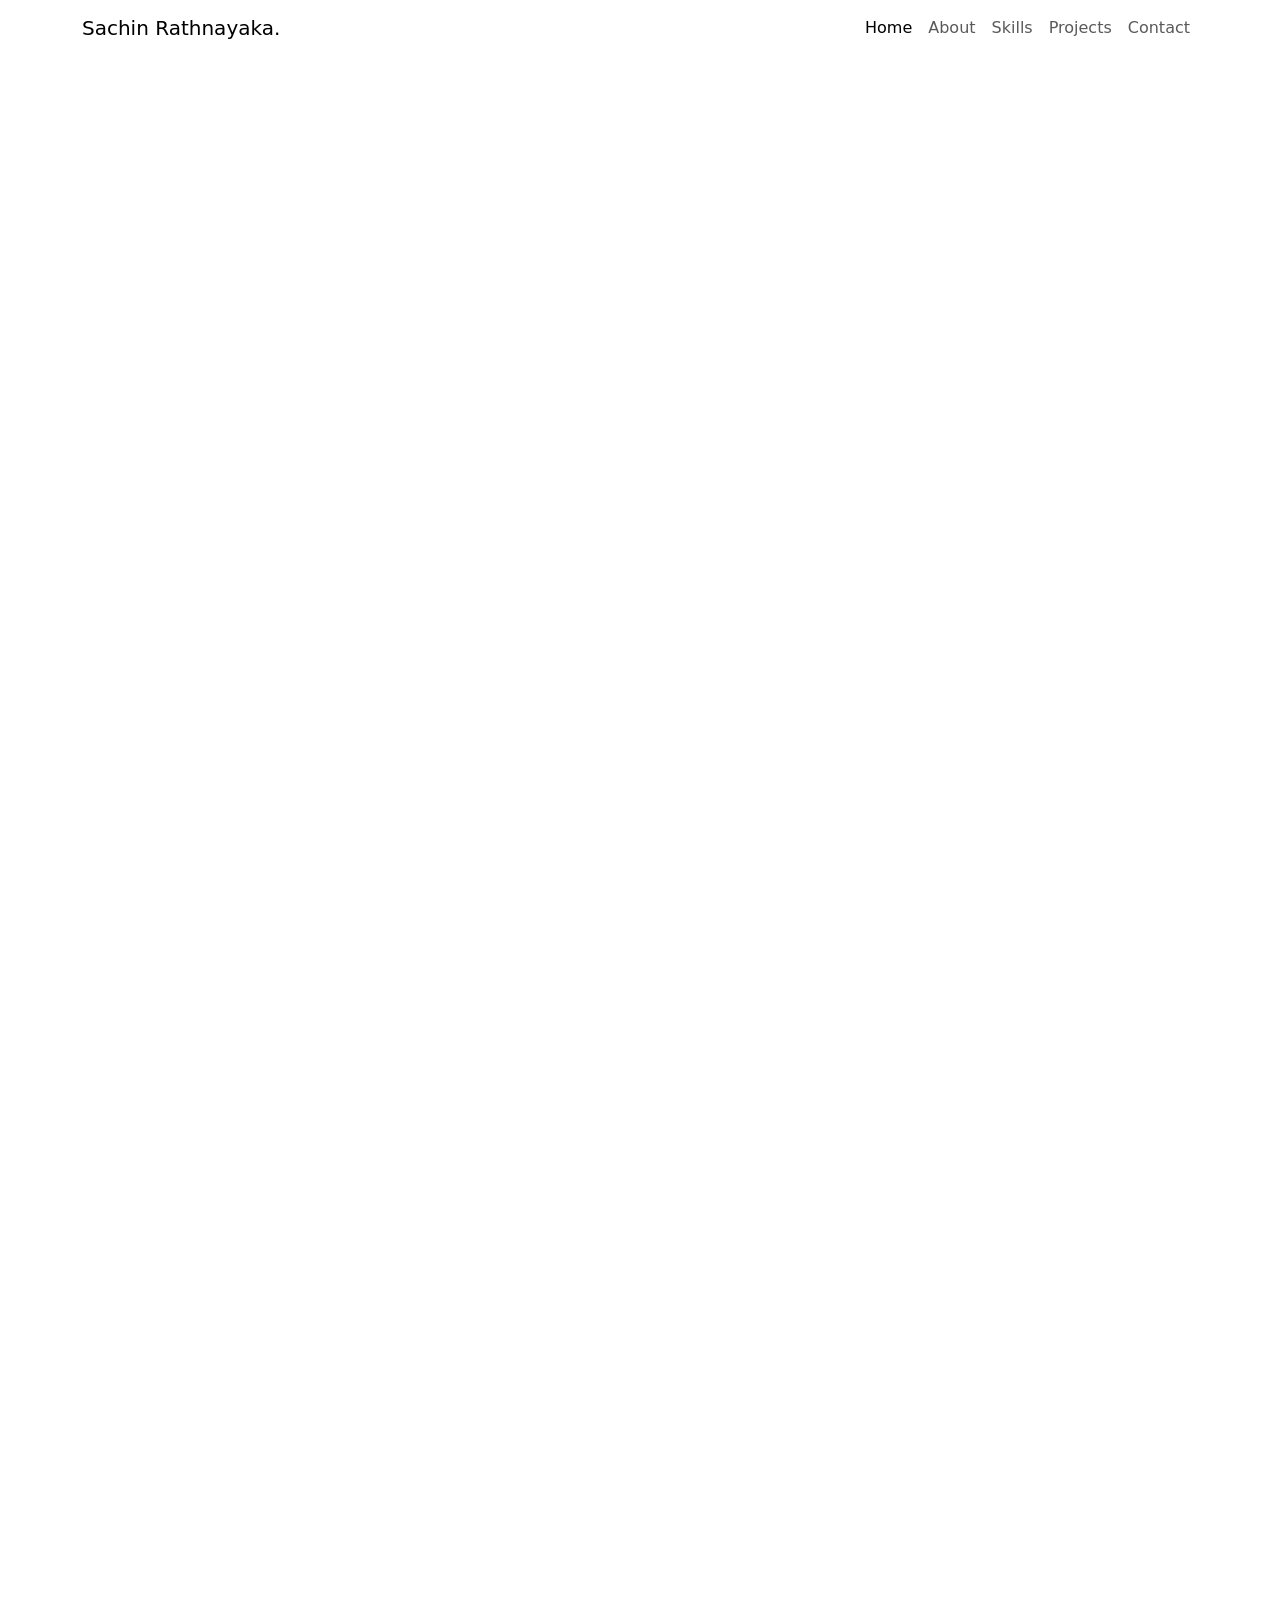
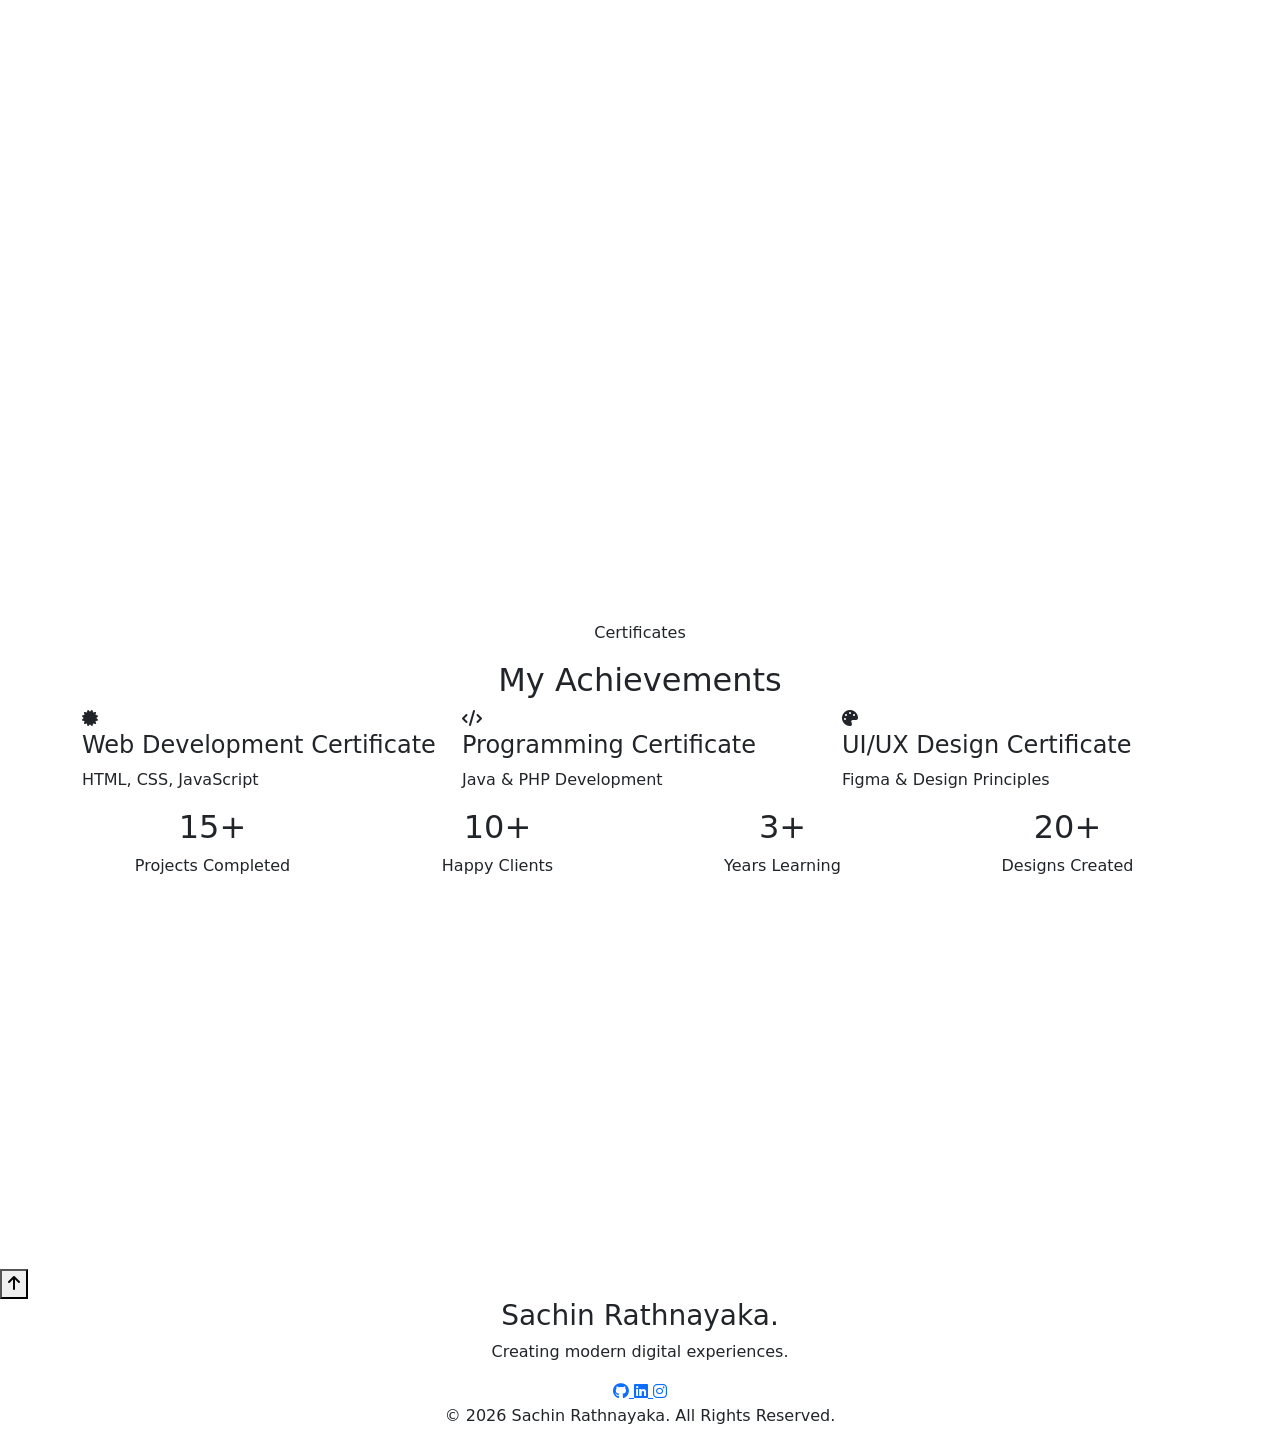
==== index.html @ 1c76eb71 "Update index.html" ====
<!DOCTYPE html>
<html lang="en">

<head>
    <meta charset="UTF-8">
    <meta name="viewport" content="width=device-width, initial-scale=1.0">

    <title>Sachin Rathnayaka | Full Stack Developer</title>

    <!-- Bootstrap CSS -->
    <link href="https://cdn.jsdelivr.net/npm/bootstrap@5.3.3/dist/css/bootstrap.min.css" rel="stylesheet">

    <!-- Font Awesome -->
    <link rel="stylesheet" href="https://cdnjs.cloudflare.com/ajax/libs/font-awesome/6.5.2/css/all.min.css">

    <!-- AOS Animation -->
    <link href="https://unpkg.com/aos@2.3.1/dist/aos.css" rel="stylesheet">

    <!-- Custom CSS -->
    <link rel="stylesheet" href="assets/css/style.css">

</head>


<body>

<!-- LOADER -->

<div class="loader">

    <div class="loader-circle"></div>

</div>

<div class="cursor"></div>


<!-- ================= NAVBAR ================= -->

<nav class="navbar navbar-expand-lg fixed-top">

    <div class="container">

        <a class="navbar-brand" href="#">
            Sachin Rathnayaka<span>.</span>
        </a>


        <button class="navbar-toggler" 
        type="button" 
        data-bs-toggle="collapse" 
        data-bs-target="#navbarNav">

            <i class="fa-solid fa-bars"></i>

        </button>


        <div class="collapse navbar-collapse" id="navbarNav">


            <ul class="navbar-nav ms-auto">


                <li class="nav-item">
                    <a class="nav-link active" href="#home">
                        Home
                    </a>
                </li>


                <li class="nav-item">
                    <a class="nav-link" href="#about">
                        About
                    </a>
                </li>


                <li class="nav-item">
                    <a class="nav-link" href="#skills">
                        Skills
                    </a>
                </li>


                <li class="nav-item">
                    <a class="nav-link" href="#projects">
                        Projects
                    </a>
                </li>


                <li class="nav-item">
                    <a class="nav-link" href="#contact">
                        Contact
                    </a>
                </li>


            </ul>


        </div>


    </div>

</nav>





<!-- ================= HERO SECTION ================= -->


<section class="hero" id="home">


<div class="container">


<div class="row align-items-center">


<div class="col-lg-7 hero-content" data-aos="fade-right">


<p class="welcome">
Hello, I'm
</p>


<h1>
Sachin Rathnayaka
</h1>


<h2>
I'm a 
<span id="typing"></span>
</h2>


<p class="hero-text">

I create modern, responsive and user-friendly
web applications with clean design and powerful
technology.

</p>



<div class="hero-buttons">


<a href="#contact" class="btn primary-btn">
Hire Me
</a>


<a href="assets/cv/CV_Sachin Rathnayaka.pdf" 
class="btn secondary-btn">

Download CV

</a>


</div>



<div class="social-icons">


<a href="https://github.com/SIRATHNAYAKA">
<i class="fab fa-github"></i>
</a>


<a href="https://www.linkedin.com/in/sachin-rathnayaka/">
<i class="fab fa-linkedin"></i>
</a>


<a href="https://facebook.com/sachin.rathnayaka/">
<i class="fab fa-facebook"></i>
</a>


<a href="https://www.instagram.com/sachin_imantha/">
<i class="fab fa-instagram"></i>
</a>


</div>


</div>




<div class="col-lg-5 text-center"
data-aos="fade-left">


<div class="profile-box">


<img src="assets/images/profile.png"
class="profile-image"
alt="Profile">


</div>


</div>



</div>


</div>


</section>

<!-- ================= ABOUT SECTION ================= -->

<section class="about" id="about">

<div class="container">

<div class="section-title text-center" data-aos="fade-up">

<p>About Me</p>
<h2>Who I Am</h2>

</div>


<div class="row align-items-center">


<div class="col-lg-5" data-aos="fade-right">

<div class="about-image">

<img src="assets/images/profile.png" 
alt="Profile">

</div>

</div>



<div class="col-lg-7" data-aos="fade-left">


<h3>
Full Stack Developer & UI/UX Designer & Graphic Designer
</h3>


<p>

I am an Information Technology student and passionate 
web developer who loves creating modern, responsive 
and user-friendly digital experiences.

I focus on building clean interfaces and powerful 
web solutions using modern technologies.

</p>



<div class="row mt-4">


<div class="col-md-6">

<div class="info-box">

<i class="fa-solid fa-user"></i>

<div>
<h6>Name</h6>
<p>Sachin Rathnayaka</p>
</div>

</div>

</div>



<div class="col-md-6">

<div class="info-box">

<i class="fa-solid fa-location-dot"></i>

<div>
<h6>Location</h6>
<p>Sri Lanka</p>
</div>

</div>

</div>



<div class="col-md-6">

<div class="info-box">

<i class="fa-solid fa-graduation-cap"></i>

<div>
<h6>Education</h6>
<p>HNDIT - Information Technology</p>
</div>

</div>

</div>



<div class="col-md-6">

<div class="info-box">

<i class="fa-solid fa-briefcase"></i>

<div>
<h6>Experience</h6>
<p>Web Development Projects</p>
</div>

</div>

</div>


</div>



</div>


</div>

</div>

</section>


<!-- ================= SKILLS SECTION ================= -->


<section class="skills" id="skills">


<div class="container">


<div class="section-title text-center" data-aos="fade-up">

<p>My Skills</p>
<h2>Technologies I Use</h2>

</div>



<div class="row">


<div class="col-lg-6" data-aos="fade-right">


<h4 class="skill-title">
Professional Skills
</h4>



<div class="skill-item">

<div class="skill-name">

<span>HTML5</span>
<span>95%</span>

</div>

<div class="progress">

<div class="progress-bar"
style="width:95%">

</div>

</div>

</div>



<div class="skill-item">

<div class="skill-name">

<span>CSS3</span>
<span>90%</span>

</div>

<div class="progress">

<div class="progress-bar"
style="width:90%">

</div>

</div>

</div>




<div class="skill-item">

<div class="skill-name">

<span>JavaScript</span>
<span>85%</span>

</div>

<div class="progress">

<div class="progress-bar"
style="width:85%">

</div>

</div>

</div>




<div class="skill-item">

<div class="skill-name">

<span>Bootstrap</span>
<span>90%</span>

</div>

<div class="progress">

<div class="progress-bar"
style="width:90%">

</div>

</div>

</div>


</div>





<div class="col-lg-6" data-aos="fade-left">


<div class="tech-grid">


<div class="tech-card">

<i class="fa-brands fa-php"></i>

<h5>PHP</h5>

</div>



<div class="tech-card">

<i class="fa-solid fa-database"></i>

<h5>MySQL</h5>

</div>




<div class="tech-card">

<i class="fa-brands fa-bootstrap"></i>

<h5>Bootstrap</h5>

</div>




<div class="tech-card">

<i class="fa-brands fa-github"></i>

<h5>GitHub</h5>

</div>



<div class="tech-card">

<i class="fa-brands fa-figma"></i>

<h5>Figma</h5>

</div>



<div class="tech-card">

<i class="fa-brands fa-js"></i>

<h5>JavaScript</h5>

</div>



</div>


</div>



</div>


</div>


</section>


<!-- ================= SERVICES SECTION ================= -->

<section class="services" id="services">

<div class="container">


<div class="section-title text-center" data-aos="fade-up">

<p>My Services</p>
<h2>What I Do</h2>

</div>



<div class="row">


<!-- Service 1 -->

<div class="col-lg-4 col-md-6"
data-aos="fade-up">


<div class="service-card">


<div class="service-icon">

<i class="fa-solid fa-code"></i>

</div>


<h4>
Web Development
</h4>


<p>

Building modern, responsive and
high-performance websites using
latest web technologies.

</p>


</div>


</div>




<!-- Service 2 -->


<div class="col-lg-4 col-md-6"
data-aos="fade-up"
data-aos-delay="100">


<div class="service-card">


<div class="service-icon">

<i class="fa-solid fa-palette"></i>

</div>


<h4>
UI/UX Design
</h4>


<p>

Creating clean, attractive and
user-friendly interfaces with
modern design principles.

</p>


</div>


</div>





<!-- Service 3 -->


<div class="col-lg-4 col-md-6"
data-aos="fade-up"
data-aos-delay="200">


<div class="service-card">


<div class="service-icon">

<i class="fa-solid fa-mobile-screen"></i>

</div>


<h4>
Responsive Design
</h4>


<p>

Developing websites that work
perfectly on desktop, tablet
and mobile devices.

</p>


</div>


</div>



</div>


</div>

</section>



<!-- ================= PROJECTS SECTION ================= -->


<section class="projects" id="projects">


<div class="container">


<div class="section-title text-center"
data-aos="fade-up">


<p>My Portfolio</p>

<h2>
Featured Projects
</h2>


</div>




<div class="row">



<!-- Project 1 -->


<div class="col-lg-4 col-md-6"
data-aos="fade-up">


<div class="project-card">


<div class="project-image">


<img src="assets/images/project-1.jpg"
alt="Project">


</div>



<div class="project-content">


<h4>
Pharmacy Inventory Management System
</h4>



<p>

A complete inventory solution
with stock management, expiry alerts
and reporting dashboard.

</p>



<div class="technology">


<span>PHP</span>
<span>MySQL</span>
<span>Bootstrap</span>


</div>



<div class="project-links">


<a href="#">
<i class="fa-solid fa-link"></i>
</a>


<a href="#">
<i class="fa-brands fa-github"></i>
</a>


</div>



</div>


</div>


</div>






<!-- Project 2 -->


<div class="col-lg-4 col-md-6"
data-aos="fade-up"
data-aos-delay="100">


<div class="project-card">


<div class="project-image">


<img src="assets/images/project-2.jpg"
alt="Project">


</div>



<div class="project-content">


<h4>
Garment Inventory System
</h4>


<p>

Employee management and inventory
tracking system with modern dashboard.

</p>



<div class="technology">


<span>HTML</span>
<span>CSS</span>
<span>JavaScript</span>


</div>



<div class="project-links">


<a href="#">
<i class="fa-solid fa-link"></i>
</a>


<a href="#">
<i class="fa-brands fa-github"></i>
</a>


</div>



</div>


</div>


</div>






<!-- Project 3 -->


<div class="col-lg-4 col-md-6"
data-aos="fade-up"
data-aos-delay="200">


<div class="project-card">


<div class="project-image">


<img src="assets/images/project-3.jpg"
alt="Project">


</div>



<div class="project-content">


<h4>
Student Management System
</h4>



<p>

A digital system to manage
student records and academic data.

</p>



<div class="technology">


<span>Bootstrap</span>
<span>PHP</span>
<span>MySQL</span>


</div>



<div class="project-links">


<a href="#">
<i class="fa-solid fa-link"></i>
</a>


<a href="#">
<i class="fa-brands fa-github"></i>
</a>


</div>



</div>


</div>


</div>




</div>


</div>


</section>



<!-- ================= EXPERIENCE SECTION ================= -->

<section class="experience" id="experience">

<div class="container">


<div class="section-title text-center"
data-aos="fade-up">

<p>Experience</p>
<h2>My Journey</h2>

</div>



<div class="timeline">


<div class="timeline-item"
data-aos="fade-right">


<div class="timeline-content">

<h4>
Web Developer Intern
</h4>

<h6>
Black Studio | 2026
</h6>


<p>

Developed responsive websites, created UI designs,
and worked with modern web technologies.

</p>

</div>


</div>




<div class="timeline-item"
data-aos="fade-left">


<div class="timeline-content">


<h4>
Freelance Developer
</h4>


<h6>
2025 - Present
</h6>


<p>

Building websites and digital solutions
for personal and business projects.

</p>


</div>


</div>


</div>


</div>

</section>



<!-- ================= EDUCATION SECTION ================= -->

<section class="education">


<div class="container">


<div class="section-title text-center"
data-aos="fade-up">


<p>Education</p>

<h2>
Academic Background
</h2>


</div>



<div class="education-card"
data-aos="zoom-in">


<i class="fa-solid fa-graduation-cap"></i>


<h3>
Higher National Diploma in Information Technology
</h3>


<h5>
SLIATE - Advanced Technological Institute Tangalle
</h5>


<p>
2023 - Present
</p>



</div>



</div>


</section>


<!-- ================= CERTIFICATES ================= -->


<section class="certificates">


<div class="container">


<div class="section-title text-center">

<p>Certificates</p>

<h2>
My Achievements
</h2>


</div>



<div class="row">



<div class="col-md-4">

<div class="certificate-card">


<i class="fa-solid fa-certificate"></i>


<h4>
Web Development Certificate
</h4>


<p>
HTML, CSS, JavaScript
</p>


</div>

</div>




<div class="col-md-4">


<div class="certificate-card">


<i class="fa-solid fa-code"></i>


<h4>
Programming Certificate
</h4>


<p>
Java & PHP Development
</p>


</div>


</div>




<div class="col-md-4">


<div class="certificate-card">


<i class="fa-solid fa-palette"></i>


<h4>
UI/UX Design Certificate
</h4>


<p>
Figma & Design Principles
</p>


</div>


</div>




</div>


</div>


</section>


<!-- ================= STATS ================= -->


<section class="stats">


<div class="container">


<div class="row text-center">



<div class="col-md-3">

<div class="stat-box">

<h2>
15+
</h2>

<p>
Projects Completed
</p>

</div>

</div>



<div class="col-md-3">

<div class="stat-box">

<h2>
10+
</h2>

<p>
Happy Clients
</p>

</div>

</div>




<div class="col-md-3">

<div class="stat-box">

<h2>
3+
</h2>

<p>
Years Learning
</p>

</div>

</div>




<div class="col-md-3">

<div class="stat-box">

<h2>
20+
</h2>

<p>
Designs Created
</p>

</div>

</div>



</div>


</div>


</section>


<!-- ================= CONTACT SECTION ================= -->

<section class="contact" id="contact">

<div class="container">


<div class="section-title text-center"
data-aos="fade-up">

<p>Contact Me</p>

<h2>
Let's Work Together
</h2>

</div>



<div class="row">



<div class="col-lg-5"
data-aos="fade-right">


<div class="contact-info">


<div class="contact-box">

<i class="fa-solid fa-envelope"></i>

<div>

<h5>Email</h5>

<p>
imantha0316@gmail.com
</p>

</div>

</div>




<div class="contact-box">

<i class="fa-solid fa-phone"></i>

<div>

<h5>Phone</h5>

<p>
+94 76 559 3492
</p>

</div>

</div>




<div class="contact-box">

<i class="fa-solid fa-location-dot"></i>

<div>

<h5>Location</h5>

<p>
Sri Lanka
</p>

</div>

</div>


</div>


</div>





<div class="col-lg-7"
data-aos="fade-left">


<form class="contact-form">


<div class="row">


<div class="col-md-6">

<input type="text"
placeholder="Your Name"
required>

</div>



<div class="col-md-6">

<input type="email"
placeholder="Your Email"
required>

</div>


</div>



<input type="text"
placeholder="Subject">



<textarea rows="5"
placeholder="Your Message"></textarea>



<button type="submit">

Send Message

</button>


</form>



</div>



</div>


</div>

</section>


<!-- SCROLL BUTTON -->

<button id="scrollTop">

<i class="fa-solid fa-arrow-up"></i>

</button>


<!-- ================= FOOTER ================= -->


<footer>


<div class="container text-center">


<h3>
Sachin Rathnayaka<span>.</span>
</h3>


<p>
Creating modern digital experiences.
</p>



<div class="footer-social">


<a href="https://github.com/SIRATHNAYAKA">
<i class="fab fa-github"></i>
</a>


<a href="https://www.linkedin.com/in/sachin-rathnayaka/">
<i class="fab fa-linkedin"></i>
</a>


<a href="https://www.instagram.com/sachin_imantha/">
<i class="fab fa-instagram"></i>
</a>


</div>



<p class="copyright">

© 2026 Sachin Rathnayaka. All Rights Reserved.

</p>


</div>


</footer>



<!-- Bootstrap JS -->

<script src="https://cdn.jsdelivr.net/npm/bootstrap@5.3.3/dist/js/bootstrap.bundle.min.js"></script>


<!-- AOS JS -->

<script src="https://unpkg.com/aos@2.3.1/dist/aos.js"></script>


<!-- Typed JS -->

<script src="https://cdn.jsdelivr.net/npm/typed.js@2.0.12"></script>


<!-- Custom JS -->

<script src="assets/js/script.js"></script>


</body>

</html>
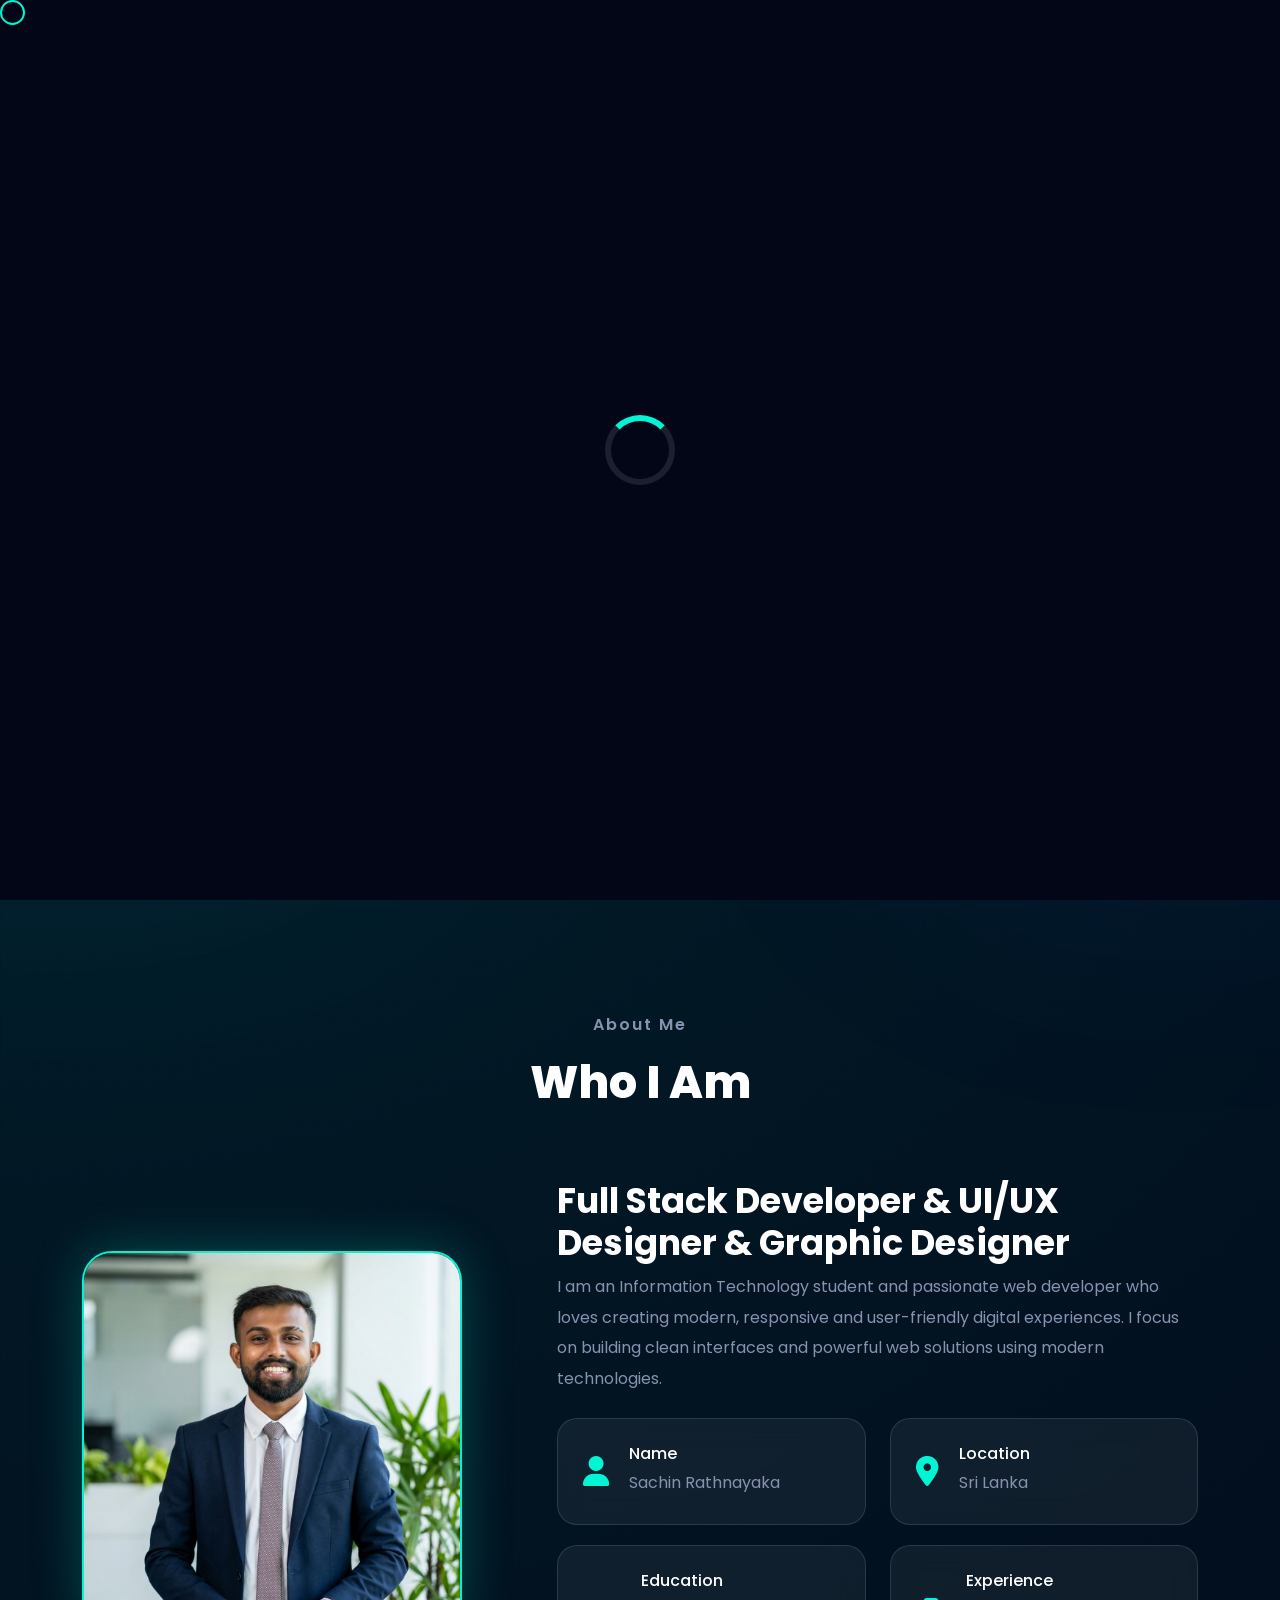
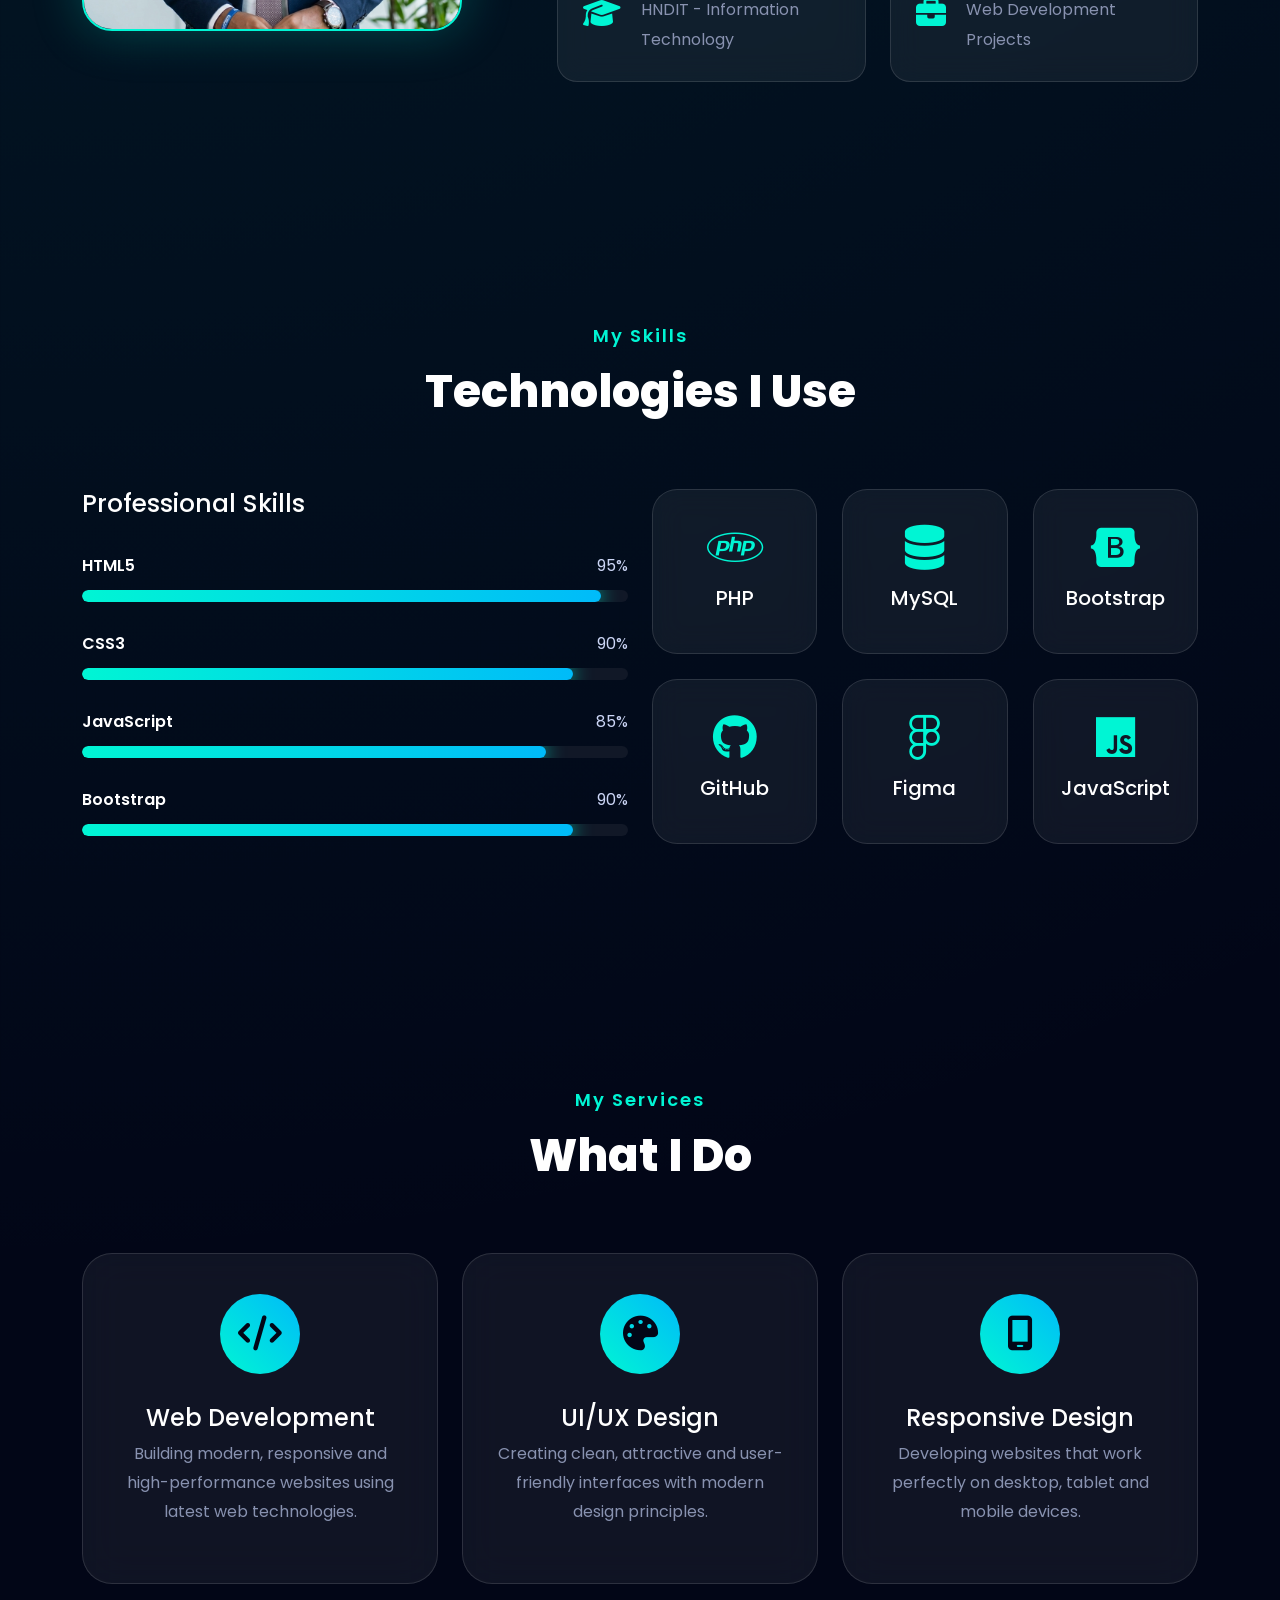
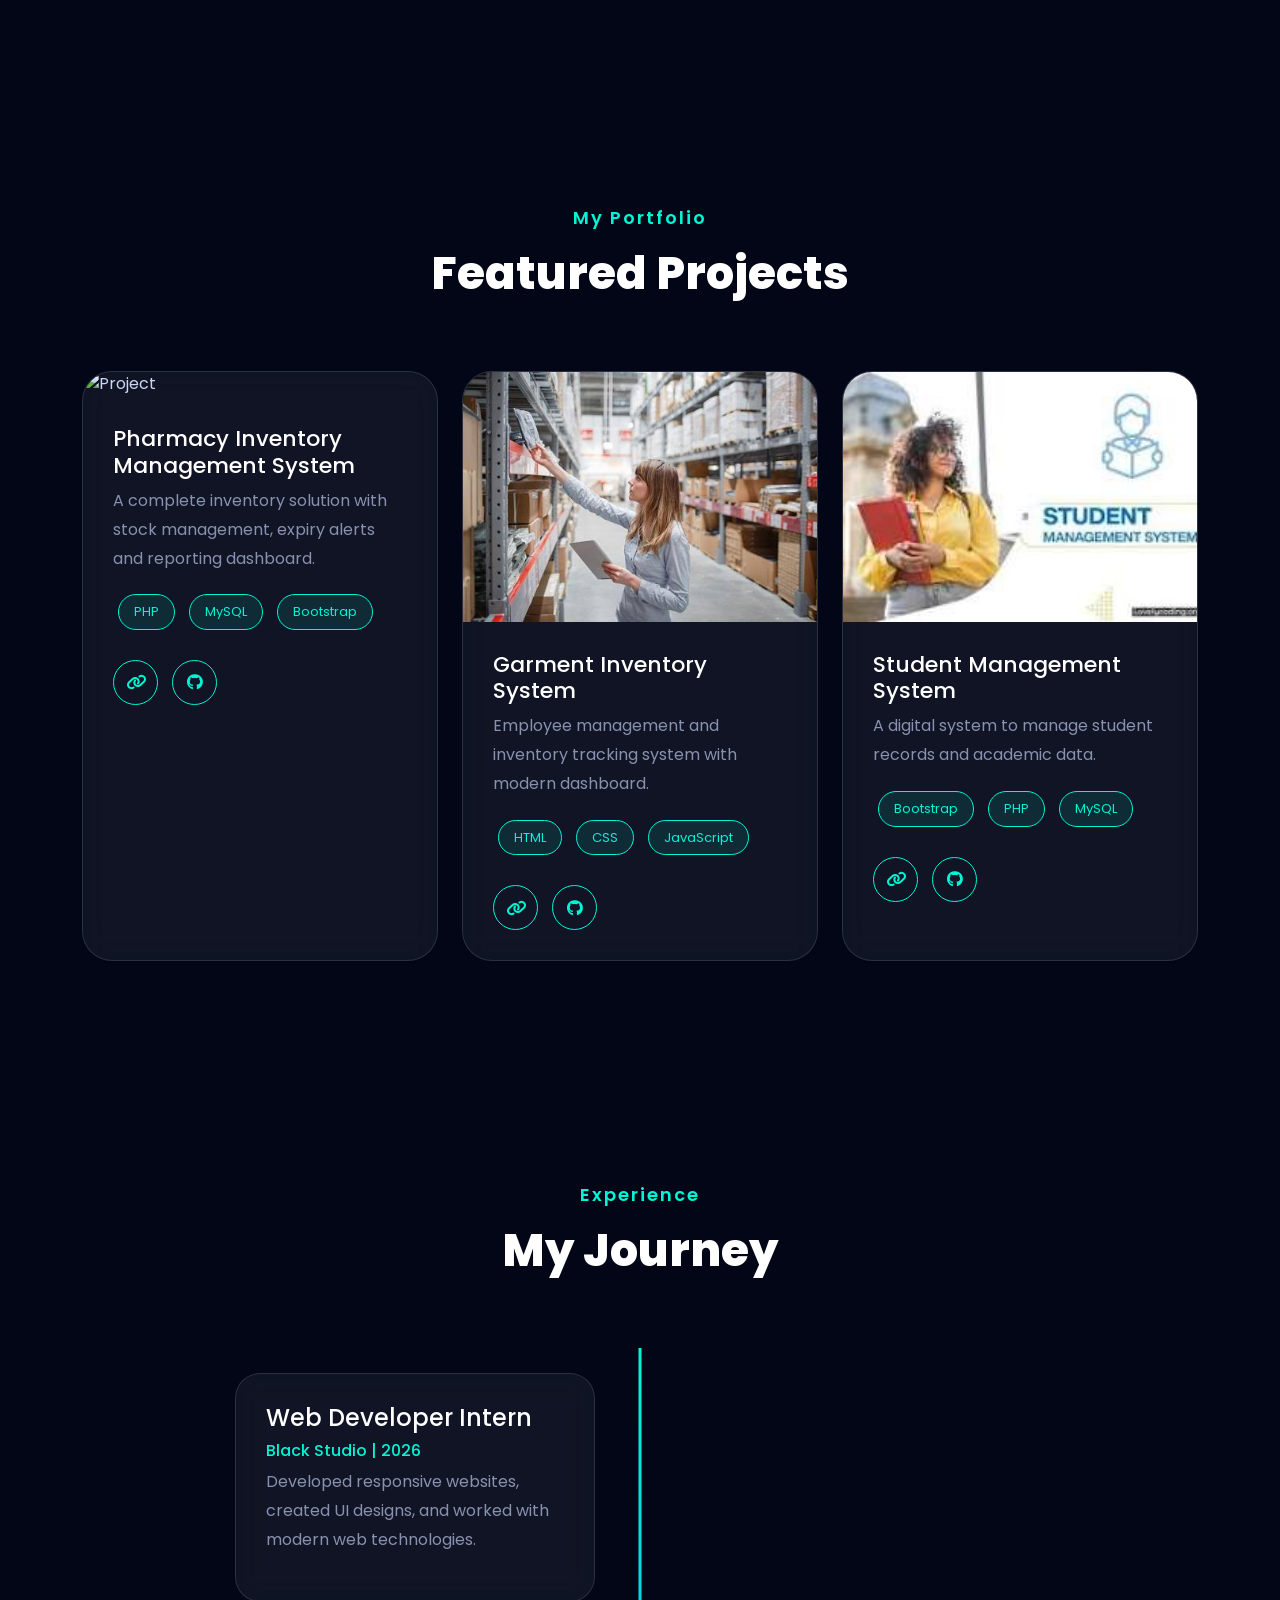
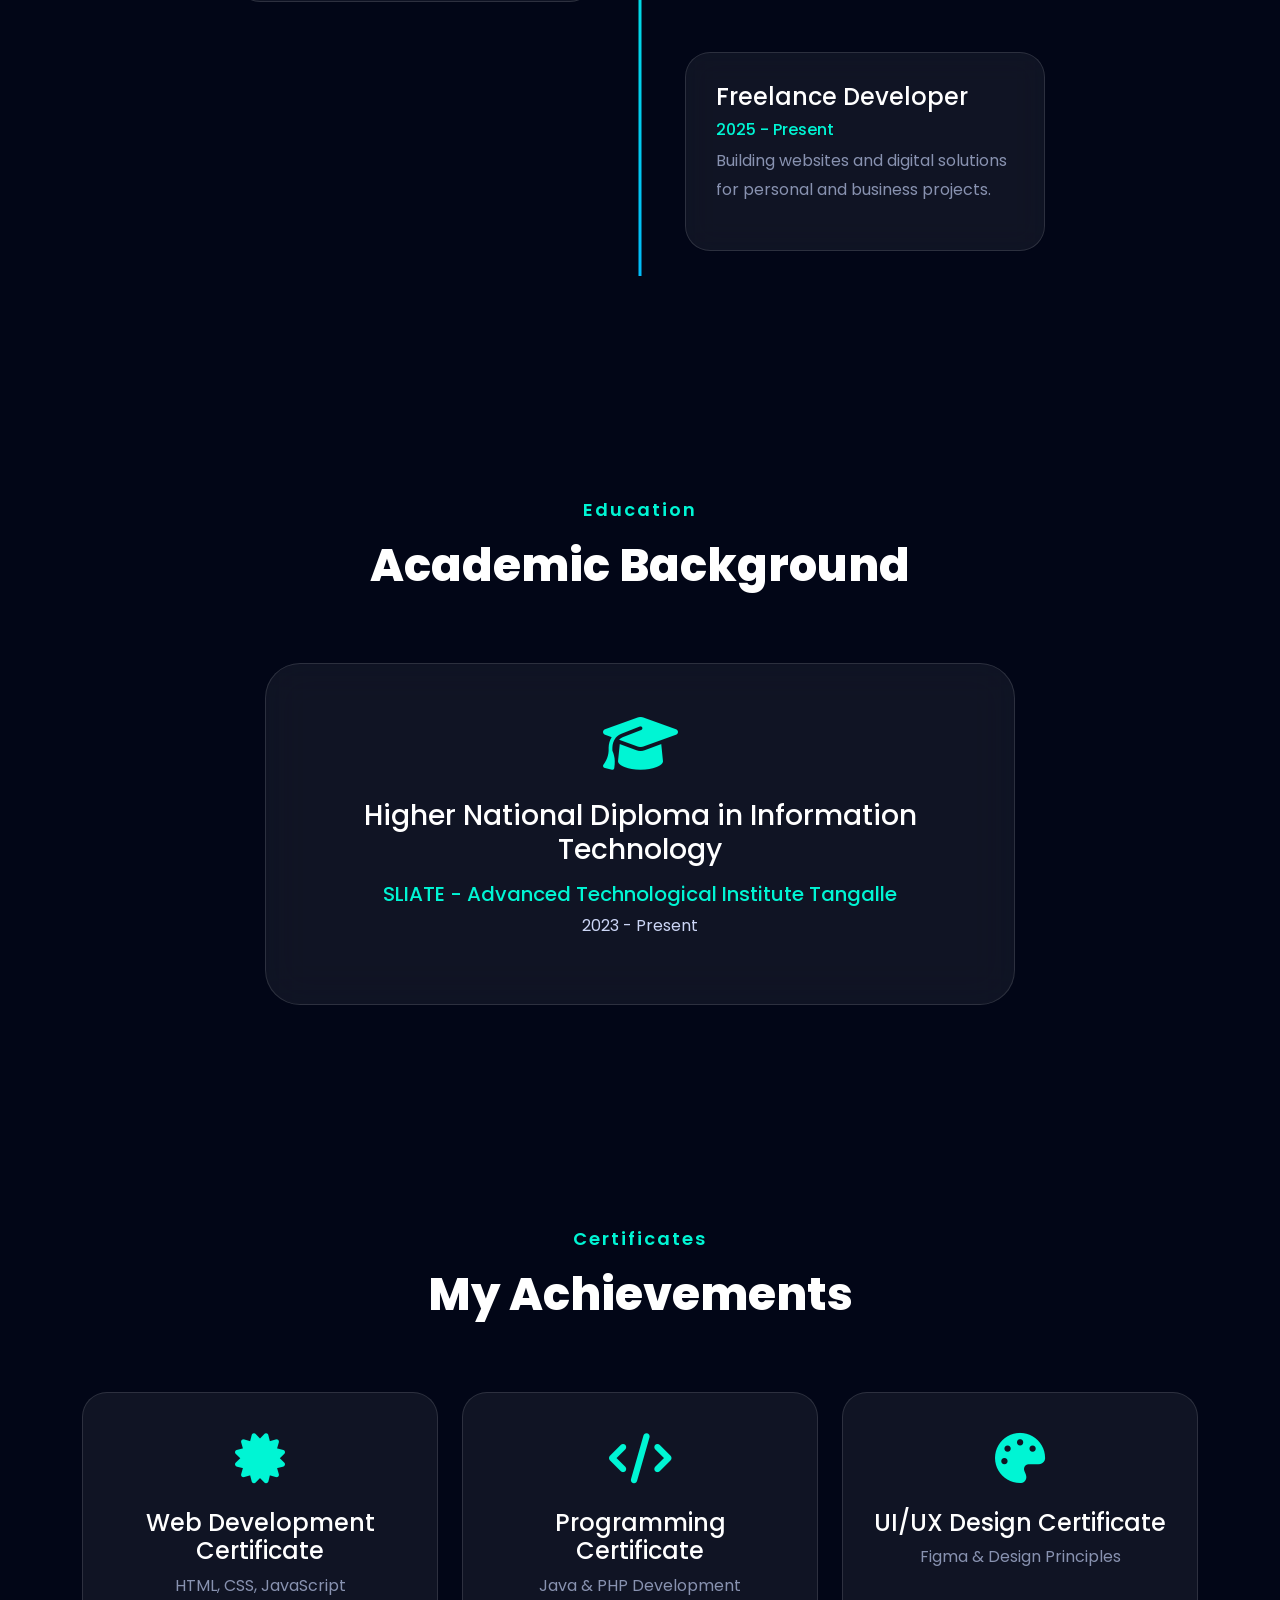
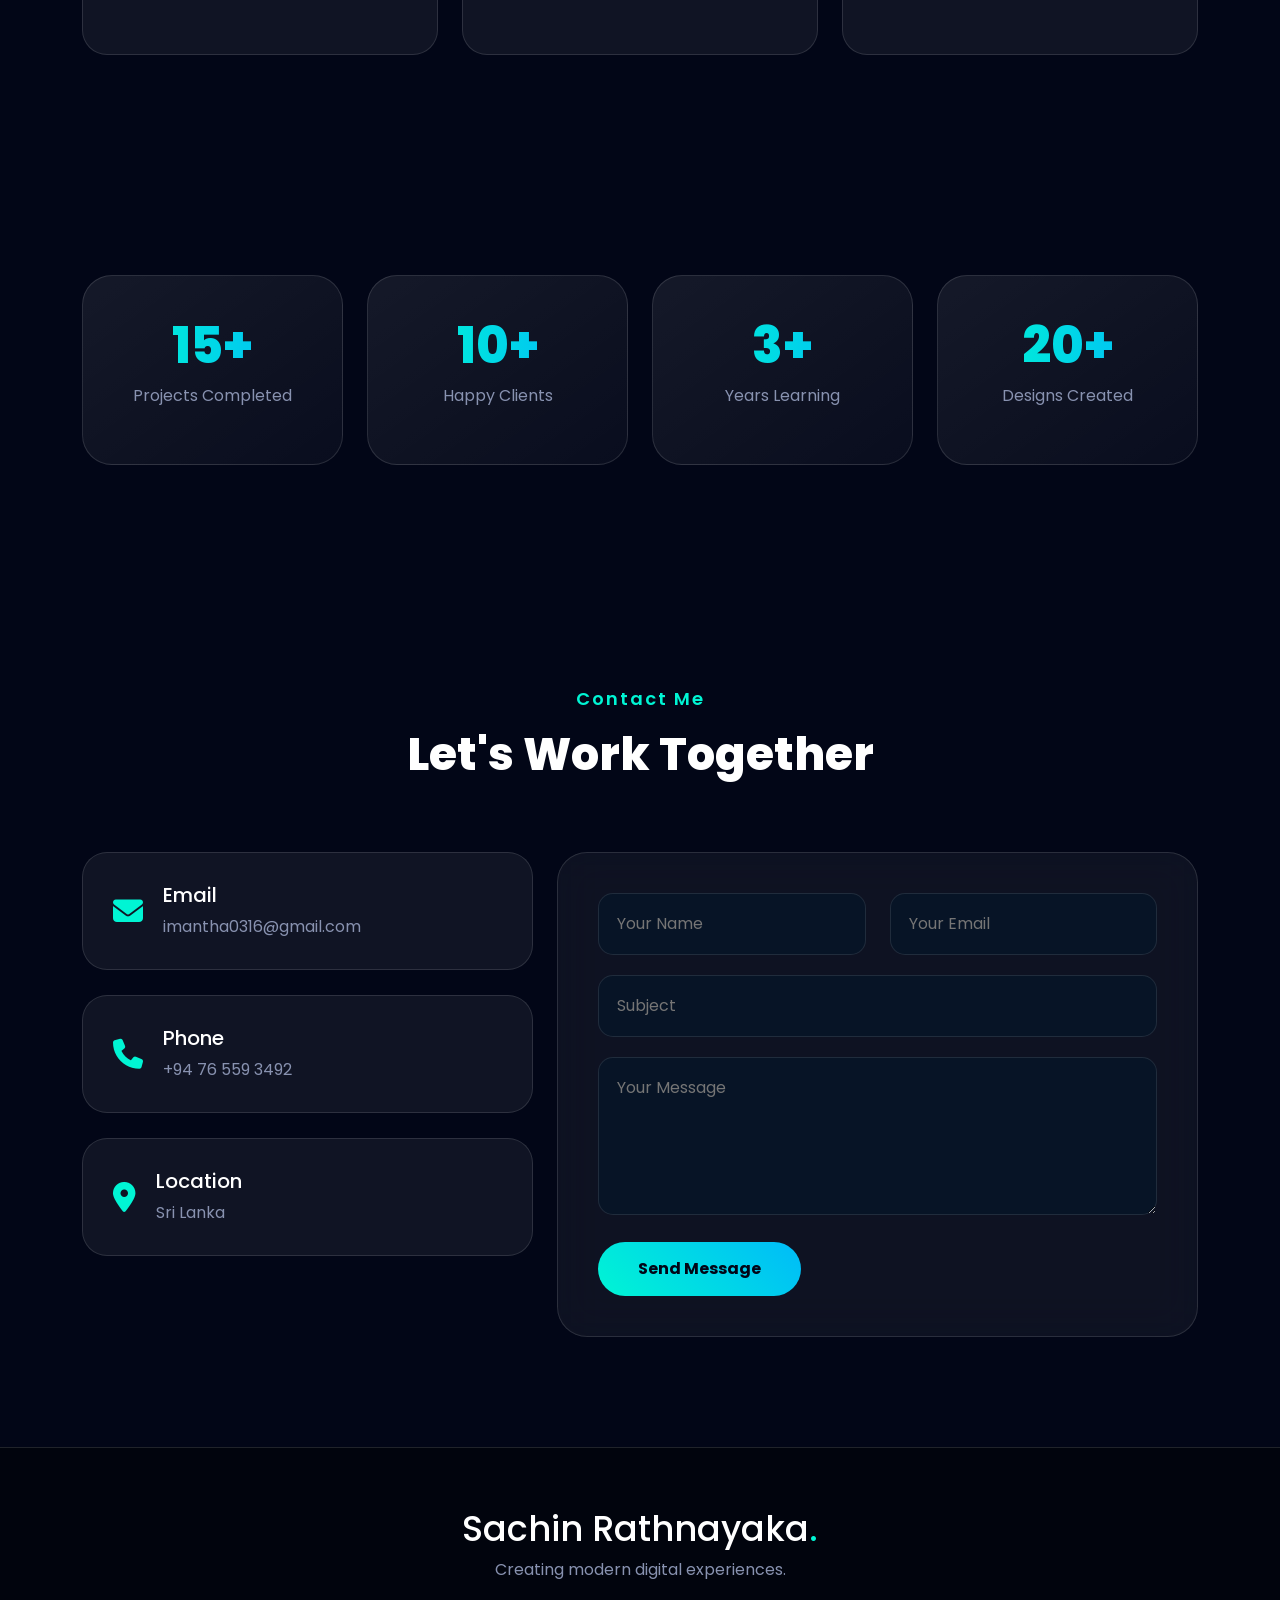
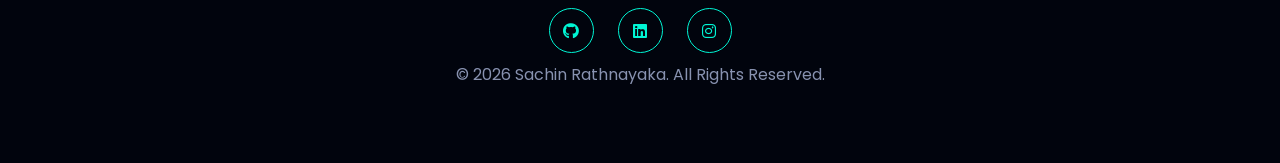
==== commit e55744e5: "Update index.html" ====
--- a/index.html
+++ b/index.html
@@ -160,7 +160,7 @@
 </a>
 
 
-<a href="assets/cv/CV_Sachin Rathnayaka.pdf" 
+<a href="assets/cv/Sachin Rathnayaka.pdf" 
 class="btn secondary-btn">
 
 Download CV
--- a/assets/css/style.css
+++ b/assets/css/style.css
@@ -0,0 +1,2514 @@
+/* =====================================
+ PREMIUM PORTFOLIO DESIGN
+ Sachin Perera
+ Version 2.0
+===================================== */
+
+
+@import url('https://fonts.googleapis.com/css2?family=Poppins:wght@300;400;500;600;700;800&display=swap');
+
+
+:root{
+
+--bg:#020617;
+--bg2:#071426;
+
+--primary:#00f5d4;
+--secondary:#00bbf9;
+
+--text:#ccd6f6;
+--muted:#8892b0;
+
+--card:rgba(255,255,255,.07);
+
+--border:rgba(255,255,255,.12);
+
+}
+
+
+
+*{
+
+margin:0;
+padding:0;
+box-sizing:border-box;
+
+}
+
+
+
+html{
+
+scroll-behavior:smooth;
+
+}
+
+
+
+body{
+
+font-family:'Poppins',sans-serif;
+
+background:
+
+radial-gradient(
+circle at top left,
+rgba(0,245,212,.12),
+transparent 35%
+),
+
+#020617;
+
+
+color:var(--text);
+
+overflow-x:hidden;
+
+}
+
+
+
+a{
+
+text-decoration:none;
+
+}
+
+
+
+section{
+
+padding:110px 0;
+
+}
+
+
+
+
+/* =====================
+ NAVBAR
+===================== */
+
+
+.navbar{
+
+background:
+
+rgba(2,6,23,.65);
+
+backdrop-filter:blur(20px);
+
+border-bottom:1px solid var(--border);
+
+padding:20px 0;
+
+}
+
+
+
+.navbar-brand{
+
+font-size:32px;
+
+font-weight:800;
+
+color:white!important;
+
+}
+
+
+
+.navbar-brand span{
+
+color:var(--primary);
+
+}
+
+
+
+.nav-link{
+
+color:#cbd5e1!important;
+
+margin-left:25px;
+
+font-weight:500;
+
+position:relative;
+
+}
+
+
+
+.nav-link::after{
+
+content:"";
+
+position:absolute;
+
+left:0;
+
+bottom:-8px;
+
+width:0;
+
+height:2px;
+
+background:var(--primary);
+
+transition:.4s;
+
+}
+
+
+
+.nav-link:hover::after{
+
+width:100%;
+
+}
+
+
+
+.nav-link:hover{
+
+color:var(--primary)!important;
+
+}
+
+
+
+
+.navbar-toggler{
+
+border:none;
+
+color:var(--primary);
+
+font-size:28px;
+
+}
+
+
+
+/* =====================
+ HERO
+===================== */
+
+
+.hero{
+
+min-height:100vh;
+
+display:flex;
+
+align-items:center;
+
+position:relative;
+
+}
+
+
+
+.hero::before{
+
+
+content:"";
+
+position:absolute;
+
+width:600px;
+
+height:600px;
+
+background:
+
+linear-gradient(
+45deg,
+var(--primary),
+var(--secondary)
+);
+
+filter:blur(180px);
+
+opacity:.15;
+
+left:-250px;
+
+top:150px;
+
+
+}
+
+
+
+.hero::after{
+
+
+content:"";
+
+position:absolute;
+
+width:400px;
+
+height:400px;
+
+background:#2563eb;
+
+filter:blur(150px);
+
+opacity:.15;
+
+right:-100px;
+
+bottom:100px;
+
+
+}
+
+
+
+
+
+.welcome{
+
+color:var(--primary);
+
+font-size:20px;
+
+font-weight:600;
+
+letter-spacing:2px;
+
+}
+
+
+
+
+.hero h1{
+
+
+font-size:75px;
+
+font-weight:800;
+
+line-height:1.1;
+
+
+background:
+
+linear-gradient(
+90deg,
+#fff,
+var(--primary)
+);
+
+
+-webkit-background-clip:text;
+
+-webkit-text-fill-color:transparent;
+
+
+}
+
+
+
+.hero h2{
+
+
+font-size:38px;
+
+color:#94a3b8;
+
+margin-top:15px;
+
+
+}
+
+
+
+.hero h2 span{
+
+
+color:var(--primary);
+
+
+}
+
+
+
+
+.hero-text{
+
+
+max-width:600px;
+
+margin-top:25px;
+
+line-height:1.9;
+
+font-size:17px;
+
+color:#94a3b8;
+
+
+}
+
+
+
+
+/* BUTTONS */
+
+
+.hero-buttons{
+
+margin-top:40px;
+
+}
+
+
+
+.btn{
+
+padding:15px 35px;
+
+border-radius:50px;
+
+font-weight:600;
+
+transition:.4s;
+
+}
+
+
+
+.primary-btn{
+
+
+background:
+
+linear-gradient(
+45deg,
+var(--primary),
+var(--secondary)
+);
+
+
+color:#020617;
+
+
+box-shadow:
+
+0 0 30px rgba(0,245,212,.3);
+
+
+}
+
+
+
+.primary-btn:hover{
+
+
+transform:
+
+translateY(-8px);
+
+
+box-shadow:
+
+0 0 50px rgba(0,245,212,.6);
+
+
+}
+
+
+
+.secondary-btn{
+
+
+border:
+
+1px solid var(--primary);
+
+
+color:var(--primary);
+
+
+}
+
+
+
+.secondary-btn:hover{
+
+
+background:var(--primary);
+
+color:#020617;
+
+transform:
+
+translateY(-8px);
+
+
+}
+
+
+
+
+/* SOCIAL */
+
+
+.social-icons{
+
+margin-top:45px;
+
+}
+
+
+
+.social-icons a{
+
+
+width:50px;
+
+height:50px;
+
+display:inline-flex;
+
+align-items:center;
+
+justify-content:center;
+
+
+border:
+
+1px solid var(--border);
+
+
+border-radius:50%;
+
+
+color:var(--primary);
+
+
+margin-right:15px;
+
+
+font-size:20px;
+
+
+transition:.4s;
+
+
+}
+
+
+
+.social-icons a:hover{
+
+
+background:var(--primary);
+
+color:#020617;
+
+
+transform:
+
+translateY(-10px)
+
+rotate(10deg);
+
+
+box-shadow:
+
+0 10px 30px rgba(0,245,212,.4);
+
+
+}
+
+
+
+
+/* PROFILE */
+
+
+.profile-box{
+
+
+width:380px;
+
+height:380px;
+
+position:relative;
+
+margin:auto;
+
+
+}
+
+
+
+.profile-box::before{
+
+
+content:"";
+
+position:absolute;
+
+inset:-30px;
+
+
+background:
+
+linear-gradient(
+45deg,
+var(--primary),
+var(--secondary)
+);
+
+
+border-radius:50%;
+
+filter:blur(40px);
+
+opacity:.4;
+
+animation:pulse 3s infinite;
+
+
+}
+
+
+
+
+.profile-image{
+
+
+width:100%;
+
+height:100%;
+
+
+object-fit:cover;
+
+
+border-radius:50%;
+
+
+border:8px solid #ffffff;
+
+
+position:relative;
+
+
+animation:float 4s ease-in-out infinite;
+
+
+}
+
+
+
+
+@keyframes float{
+
+
+50%{
+
+transform:translateY(-25px);
+
+}
+
+}
+
+
+
+@keyframes pulse{
+
+
+50%{
+
+opacity:.7;
+
+}
+
+}
+
+
+/* =====================================
+ ABOUT SECTION
+===================================== */
+
+
+.section-title{
+
+text-align:center;
+
+margin-bottom:70px;
+
+}
+
+
+.section-title p{
+
+color:var(--primary);
+
+font-size:18px;
+
+font-weight:600;
+
+letter-spacing:2px;
+
+}
+
+
+
+.section-title h2{
+
+font-size:45px;
+
+font-weight:800;
+
+color:white;
+
+}
+
+
+
+
+
+/* ABOUT IMAGE */
+
+
+.about-image{
+
+position:relative;
+
+}
+
+
+
+.about-image img{
+
+
+width:100%;
+
+max-width:380px;
+
+
+border-radius:30px;
+
+
+border:2px solid var(--primary);
+
+
+box-shadow:
+
+0 0 50px rgba(0,245,212,.25);
+
+
+transition:.5s;
+
+
+}
+
+
+
+.about-image img:hover{
+
+
+transform:
+
+translateY(-15px);
+
+
+box-shadow:
+
+0 0 80px rgba(0,245,212,.5);
+
+
+}
+
+
+
+
+/* ABOUT CONTENT */
+
+
+.about h3{
+
+
+font-size:35px;
+
+color:white;
+
+font-weight:700;
+
+
+}
+
+
+
+.about p{
+
+
+color:var(--muted);
+
+line-height:1.9;
+
+font-size:16px;
+
+
+}
+
+
+
+
+/* INFO BOX */
+
+
+.info-box{
+
+
+display:flex;
+
+align-items:center;
+
+gap:20px;
+
+
+padding:25px;
+
+
+background:
+
+rgba(255,255,255,.06);
+
+
+border:
+
+1px solid var(--border);
+
+
+border-radius:20px;
+
+
+margin-bottom:20px;
+
+
+backdrop-filter:blur(15px);
+
+
+transition:.4s;
+
+
+}
+
+
+
+.info-box:hover{
+
+
+transform:
+
+translateY(-8px);
+
+
+border-color:var(--primary);
+
+
+box-shadow:
+
+0 20px 40px rgba(0,245,212,.15);
+
+
+}
+
+
+
+.info-box i{
+
+
+font-size:30px;
+
+color:var(--primary);
+
+
+}
+
+
+
+.info-box h6{
+
+
+color:white;
+
+margin:0;
+
+
+}
+
+
+
+.info-box p{
+
+
+margin:5px 0 0;
+
+}
+
+
+
+
+
+/* =====================================
+ SKILLS
+===================================== */
+
+
+
+.skill-title{
+
+
+color:white;
+
+font-size:25px;
+
+margin-bottom:35px;
+
+
+}
+
+
+
+.skill-item{
+
+
+margin-bottom:30px;
+
+
+}
+
+
+
+.skill-name{
+
+
+display:flex;
+
+justify-content:space-between;
+
+
+margin-bottom:12px;
+
+
+}
+
+
+
+.skill-name span:first-child{
+
+
+color:white;
+
+font-weight:600;
+
+
+}
+
+
+
+
+.progress{
+
+
+height:12px;
+
+background:#111827;
+
+border-radius:30px;
+
+overflow:hidden;
+
+
+}
+
+
+
+.progress-bar{
+
+
+background:
+
+linear-gradient(
+90deg,
+var(--primary),
+var(--secondary)
+);
+
+
+border-radius:30px;
+
+
+box-shadow:
+
+0 0 20px var(--primary);
+
+
+}
+
+
+
+
+/* TECH GRID */
+
+
+.tech-grid{
+
+
+display:grid;
+
+grid-template-columns:
+
+repeat(3,1fr);
+
+
+gap:25px;
+
+
+}
+
+
+
+
+.tech-card{
+
+
+padding:35px 20px;
+
+
+text-align:center;
+
+
+background:
+
+rgba(255,255,255,.06);
+
+
+border:
+
+1px solid var(--border);
+
+
+border-radius:25px;
+
+
+backdrop-filter:blur(15px);
+
+
+transition:.5s;
+
+
+}
+
+
+
+.tech-card i{
+
+
+font-size:45px;
+
+color:var(--primary);
+
+
+}
+
+
+
+.tech-card h5{
+
+
+color:white;
+
+margin-top:15px;
+
+
+}
+
+
+
+
+.tech-card:hover{
+
+
+transform:
+
+translateY(-15px)
+scale(1.05);
+
+
+background:
+
+rgba(0,245,212,.1);
+
+
+box-shadow:
+
+0 20px 50px rgba(0,245,212,.25);
+
+
+}
+
+
+
+
+
+/* =====================================
+ SERVICES
+===================================== */
+
+
+
+.service-card{
+
+
+height:100%;
+
+
+padding:40px 30px;
+
+
+background:
+
+rgba(255,255,255,.06);
+
+
+border:
+
+1px solid var(--border);
+
+
+border-radius:30px;
+
+
+text-align:center;
+
+
+transition:.5s;
+
+
+backdrop-filter:blur(20px);
+
+
+}
+
+
+
+
+.service-icon{
+
+
+width:80px;
+
+height:80px;
+
+
+margin:auto;
+
+
+display:flex;
+
+align-items:center;
+
+justify-content:center;
+
+
+border-radius:50%;
+
+
+background:
+
+linear-gradient(
+45deg,
+var(--primary),
+var(--secondary)
+);
+
+
+
+}
+
+
+
+.service-icon i{
+
+
+font-size:35px;
+
+color:#020617;
+
+
+}
+
+
+
+.service-card h4{
+
+
+margin-top:30px;
+
+color:white;
+
+font-size:24px;
+
+
+}
+
+
+
+.service-card p{
+
+
+color:var(--muted);
+
+line-height:1.8;
+
+
+}
+
+
+
+.service-card:hover{
+
+
+transform:
+
+translateY(-20px);
+
+
+box-shadow:
+
+0 30px 70px rgba(0,245,212,.25);
+
+
+border-color:var(--primary);
+
+
+}
+
+
+
+
+
+/* =====================================
+ PROJECTS
+===================================== */
+
+
+
+.project-card{
+
+
+height:100%;
+
+
+background:
+
+rgba(255,255,255,.06);
+
+
+border:
+
+1px solid var(--border);
+
+
+border-radius:30px;
+
+
+overflow:hidden;
+
+
+transition:.5s;
+
+
+backdrop-filter:blur(15px);
+
+
+}
+
+
+
+.project-image{
+
+
+overflow:hidden;
+
+
+}
+
+
+
+.project-image img{
+
+
+width:100%;
+
+
+height:250px;
+
+
+object-fit:cover;
+
+
+transition:.6s;
+
+
+}
+
+
+
+
+.project-card:hover .project-image img{
+
+
+transform:
+
+scale(1.15);
+
+
+}
+
+
+
+
+.project-content{
+
+
+padding:30px;
+
+
+}
+
+
+
+.project-content h4{
+
+
+color:white;
+
+font-size:22px;
+
+
+}
+
+
+
+.project-content p{
+
+
+color:var(--muted);
+
+line-height:1.8;
+
+
+}
+
+
+
+.technology span{
+
+
+display:inline-block;
+
+
+padding:7px 15px;
+
+
+margin:5px;
+
+
+background:
+
+rgba(0,245,212,.1);
+
+
+border:
+
+1px solid var(--primary);
+
+
+border-radius:30px;
+
+
+color:var(--primary);
+
+
+font-size:13px;
+
+
+}
+
+
+
+
+.project-links{
+
+
+margin-top:25px;
+
+
+}
+
+
+
+.project-links a{
+
+
+width:45px;
+
+height:45px;
+
+
+display:inline-flex;
+
+
+align-items:center;
+
+justify-content:center;
+
+
+border-radius:50%;
+
+
+border:1px solid var(--primary);
+
+
+color:var(--primary);
+
+
+margin-right:10px;
+
+
+transition:.3s;
+
+
+}
+
+
+
+.project-links a:hover{
+
+
+background:var(--primary);
+
+color:#020617;
+
+
+transform:
+
+translateY(-5px);
+
+
+}
+
+
+
+
+.project-card:hover{
+
+
+transform:
+
+translateY(-15px);
+
+
+box-shadow:
+
+0 30px 60px rgba(0,245,212,.2);
+
+
+}
+
+
+/* =====================================
+ EXPERIENCE TIMELINE
+===================================== */
+
+
+.timeline{
+
+position:relative;
+
+max-width:900px;
+
+margin:auto;
+
+
+}
+
+
+
+.timeline::before{
+
+
+content:"";
+
+position:absolute;
+
+
+left:50%;
+
+
+top:0;
+
+
+height:100%;
+
+
+width:3px;
+
+
+background:
+
+linear-gradient(
+var(--primary),
+var(--secondary)
+);
+
+
+transform:translateX(-50%);
+
+
+}
+
+
+
+.timeline-item{
+
+
+width:50%;
+
+
+padding:25px 45px;
+
+
+position:relative;
+
+
+}
+
+
+
+.timeline-item:nth-child(odd){
+
+
+left:0;
+
+
+}
+
+
+.timeline-item:nth-child(even){
+
+
+left:50%;
+
+
+}
+
+
+
+.timeline-content{
+
+
+padding:30px;
+
+
+background:
+
+rgba(255,255,255,.06);
+
+
+border:
+
+1px solid var(--border);
+
+
+border-radius:25px;
+
+
+backdrop-filter:blur(15px);
+
+
+transition:.4s;
+
+
+}
+
+
+
+.timeline-content:hover{
+
+
+transform:
+
+translateY(-10px);
+
+
+border-color:var(--primary);
+
+
+box-shadow:
+
+0 20px 50px rgba(0,245,212,.2);
+
+
+}
+
+
+
+.timeline-content h4{
+
+
+color:white;
+
+font-size:24px;
+
+
+}
+
+
+
+.timeline-content h6{
+
+
+color:var(--primary);
+
+
+}
+
+
+
+.timeline-content p{
+
+
+color:var(--muted);
+
+
+line-height:1.8;
+
+
+}
+
+
+
+
+
+/* =====================================
+ EDUCATION
+===================================== */
+
+
+.education-card{
+
+
+max-width:750px;
+
+
+margin:auto;
+
+
+padding:50px;
+
+
+text-align:center;
+
+
+background:
+
+rgba(255,255,255,.06);
+
+
+border:
+
+1px solid var(--border);
+
+
+border-radius:35px;
+
+
+backdrop-filter:blur(20px);
+
+
+transition:.5s;
+
+
+}
+
+
+
+.education-card:hover{
+
+
+transform:
+
+translateY(-15px);
+
+
+box-shadow:
+
+0 30px 60px rgba(0,245,212,.25);
+
+
+}
+
+
+
+.education-card i{
+
+
+font-size:60px;
+
+color:var(--primary);
+
+
+}
+
+
+
+.education-card h3{
+
+
+margin-top:25px;
+
+
+color:white;
+
+
+font-size:28px;
+
+
+}
+
+
+
+.education-card h5{
+
+
+color:var(--primary);
+
+
+margin-top:15px;
+
+
+}
+
+
+
+
+
+
+/* =====================================
+ CERTIFICATES
+===================================== */
+
+
+
+.certificate-card{
+
+
+padding:40px 25px;
+
+
+text-align:center;
+
+
+background:
+
+rgba(255,255,255,.06);
+
+
+border:
+
+1px solid var(--border);
+
+
+border-radius:25px;
+
+
+transition:.5s;
+
+
+height:100%;
+
+
+}
+
+
+
+.certificate-card i{
+
+
+font-size:50px;
+
+
+color:var(--primary);
+
+
+}
+
+
+
+.certificate-card h4{
+
+
+margin-top:25px;
+
+
+color:white;
+
+
+}
+
+
+
+.certificate-card p{
+
+
+color:var(--muted);
+
+
+}
+
+
+
+.certificate-card:hover{
+
+
+transform:
+
+translateY(-15px);
+
+
+box-shadow:
+
+0 25px 60px rgba(0,245,212,.2);
+
+
+}
+
+
+
+
+
+/* =====================================
+ STATS
+===================================== */
+
+
+
+.stat-box{
+
+
+padding:40px;
+
+
+background:
+
+linear-gradient(
+145deg,
+rgba(255,255,255,.08),
+rgba(255,255,255,.03)
+);
+
+
+border:
+
+1px solid var(--border);
+
+
+border-radius:30px;
+
+
+transition:.4s;
+
+
+}
+
+
+
+.stat-box:hover{
+
+
+transform:
+
+scale(1.05);
+
+
+border-color:var(--primary);
+
+
+}
+
+
+
+.stat-box h2{
+
+
+font-size:50px;
+
+
+font-weight:800;
+
+
+background:
+
+linear-gradient(
+90deg,
+var(--primary),
+var(--secondary)
+);
+
+
+-webkit-background-clip:text;
+
+-webkit-text-fill-color:transparent;
+
+
+}
+
+
+
+.stat-box p{
+
+
+color:var(--muted);
+
+
+}
+
+
+
+
+
+/* =====================================
+ CONTACT
+===================================== */
+
+
+
+.contact-box{
+
+
+display:flex;
+
+
+gap:20px;
+
+
+align-items:center;
+
+
+padding:30px;
+
+
+background:
+
+rgba(255,255,255,.06);
+
+
+border:
+
+1px solid var(--border);
+
+
+border-radius:25px;
+
+
+margin-bottom:25px;
+
+
+transition:.4s;
+
+
+}
+
+
+
+.contact-box:hover{
+
+
+transform:
+
+translateX(10px);
+
+
+border-color:var(--primary);
+
+
+}
+
+
+
+.contact-box i{
+
+
+font-size:30px;
+
+
+color:var(--primary);
+
+
+}
+
+
+
+.contact-box h5{
+
+
+color:white;
+
+
+}
+
+
+
+.contact-box p{
+
+
+color:var(--muted);
+
+
+margin:0;
+
+
+}
+
+
+
+
+.contact-form{
+
+
+background:
+
+rgba(255,255,255,.05);
+
+
+padding:40px;
+
+
+border-radius:30px;
+
+
+border:
+
+1px solid var(--border);
+
+
+backdrop-filter:blur(20px);
+
+
+}
+
+
+
+.contact-form input,
+.contact-form textarea{
+
+
+width:100%;
+
+
+padding:18px;
+
+
+margin-bottom:20px;
+
+
+background:#071426;
+
+
+border:
+
+1px solid rgba(255,255,255,.1);
+
+
+border-radius:15px;
+
+
+color:white;
+
+
+outline:none;
+
+
+}
+
+
+
+.contact-form input:focus,
+.contact-form textarea:focus{
+
+
+border-color:var(--primary);
+
+
+}
+
+
+
+
+.contact-form button{
+
+
+padding:15px 40px;
+
+
+border:none;
+
+
+border-radius:50px;
+
+
+background:
+
+linear-gradient(
+45deg,
+var(--primary),
+var(--secondary)
+);
+
+
+font-weight:700;
+
+
+color:#020617;
+
+
+transition:.4s;
+
+
+}
+
+
+
+.contact-form button:hover{
+
+
+transform:
+
+translateY(-5px);
+
+
+box-shadow:
+
+0 15px 40px rgba(0,245,212,.4);
+
+
+}
+
+
+
+
+
+
+/* =====================================
+ FOOTER
+===================================== */
+
+
+
+footer{
+
+
+background:#01040d;
+
+
+padding:60px 0;
+
+
+border-top:
+
+1px solid var(--border);
+
+
+}
+
+
+
+footer h3{
+
+
+font-size:35px;
+
+
+color:white;
+
+
+}
+
+
+
+footer span{
+
+
+color:var(--primary);
+
+
+}
+
+
+
+footer p{
+
+
+color:var(--muted);
+
+
+}
+
+
+
+.footer-social a{
+
+
+display:inline-flex;
+
+
+width:45px;
+
+
+height:45px;
+
+
+align-items:center;
+
+
+justify-content:center;
+
+
+border-radius:50%;
+
+
+border:1px solid var(--primary);
+
+
+color:var(--primary);
+
+
+margin:10px;
+
+
+transition:.3s;
+
+
+}
+
+
+
+.footer-social a:hover{
+
+
+background:var(--primary);
+
+
+color:#020617;
+
+
+}
+
+
+
+
+/* =====================================
+ LOADER
+===================================== */
+
+
+
+.loader{
+
+
+position:fixed;
+
+
+inset:0;
+
+
+background:#020617;
+
+
+display:flex;
+
+
+align-items:center;
+
+
+justify-content:center;
+
+
+z-index:99999;
+
+
+}
+
+
+
+.loader-circle{
+
+
+width:70px;
+
+
+height:70px;
+
+
+border-radius:50%;
+
+
+border:
+
+6px solid rgba(255,255,255,.1);
+
+
+border-top-color:var(--primary);
+
+
+animation:
+
+spin 1s linear infinite;
+
+
+}
+
+
+
+@keyframes spin{
+
+
+to{
+
+transform:rotate(360deg);
+
+}
+
+
+}
+
+
+
+
+/* =====================================
+ CUSTOM CURSOR
+===================================== */
+
+
+.cursor{
+
+
+width:25px;
+
+
+height:25px;
+
+
+border:
+
+2px solid var(--primary);
+
+
+border-radius:50%;
+
+
+position:fixed;
+
+
+pointer-events:none;
+
+
+z-index:99999;
+
+
+transition:.15s;
+
+
+}
+
+
+
+
+/* =====================================
+ SCROLL BUTTON
+===================================== */
+
+
+#scrollTop{
+
+
+position:fixed;
+
+
+right:30px;
+
+
+bottom:30px;
+
+
+width:55px;
+
+
+height:55px;
+
+
+border-radius:50%;
+
+
+border:none;
+
+
+background:
+
+linear-gradient(
+45deg,
+var(--primary),
+var(--secondary)
+);
+
+
+color:#020617;
+
+
+font-size:20px;
+
+
+display:none;
+
+
+z-index:999;
+
+
+}
+
+
+
+/* =====================================
+ RESPONSIVE
+===================================== */
+
+
+@media(max-width:991px){
+
+
+.hero h1{
+
+font-size:45px;
+
+}
+
+
+.hero h2{
+
+font-size:25px;
+
+}
+
+
+.profile-box{
+
+width:280px;
+
+height:280px;
+
+margin-top:50px;
+
+}
+
+
+.tech-grid{
+
+grid-template-columns:
+
+repeat(2,1fr);
+
+}
+
+
+
+.timeline::before{
+
+left:20px;
+
+}
+
+
+.timeline-item{
+
+
+width:100%;
+
+left:0!important;
+
+padding-left:60px;
+
+
+}
+
+
+.section-title h2{
+
+
+font-size:35px;
+
+
+}
+
+
+
+}
+
+
+
+
+
+@media(max-width:576px){
+
+
+.tech-grid{
+
+
+grid-template-columns:1fr;
+
+
+}
+
+
+.hero-buttons .btn{
+
+
+display:block;
+
+margin-bottom:15px;
+
+
+}
+
+
+.contact-form{
+
+
+padding:25px;
+
+
+}
+
+
+.stat-box{
+
+
+margin-bottom:20px;
+
+
+}
+
+
+}
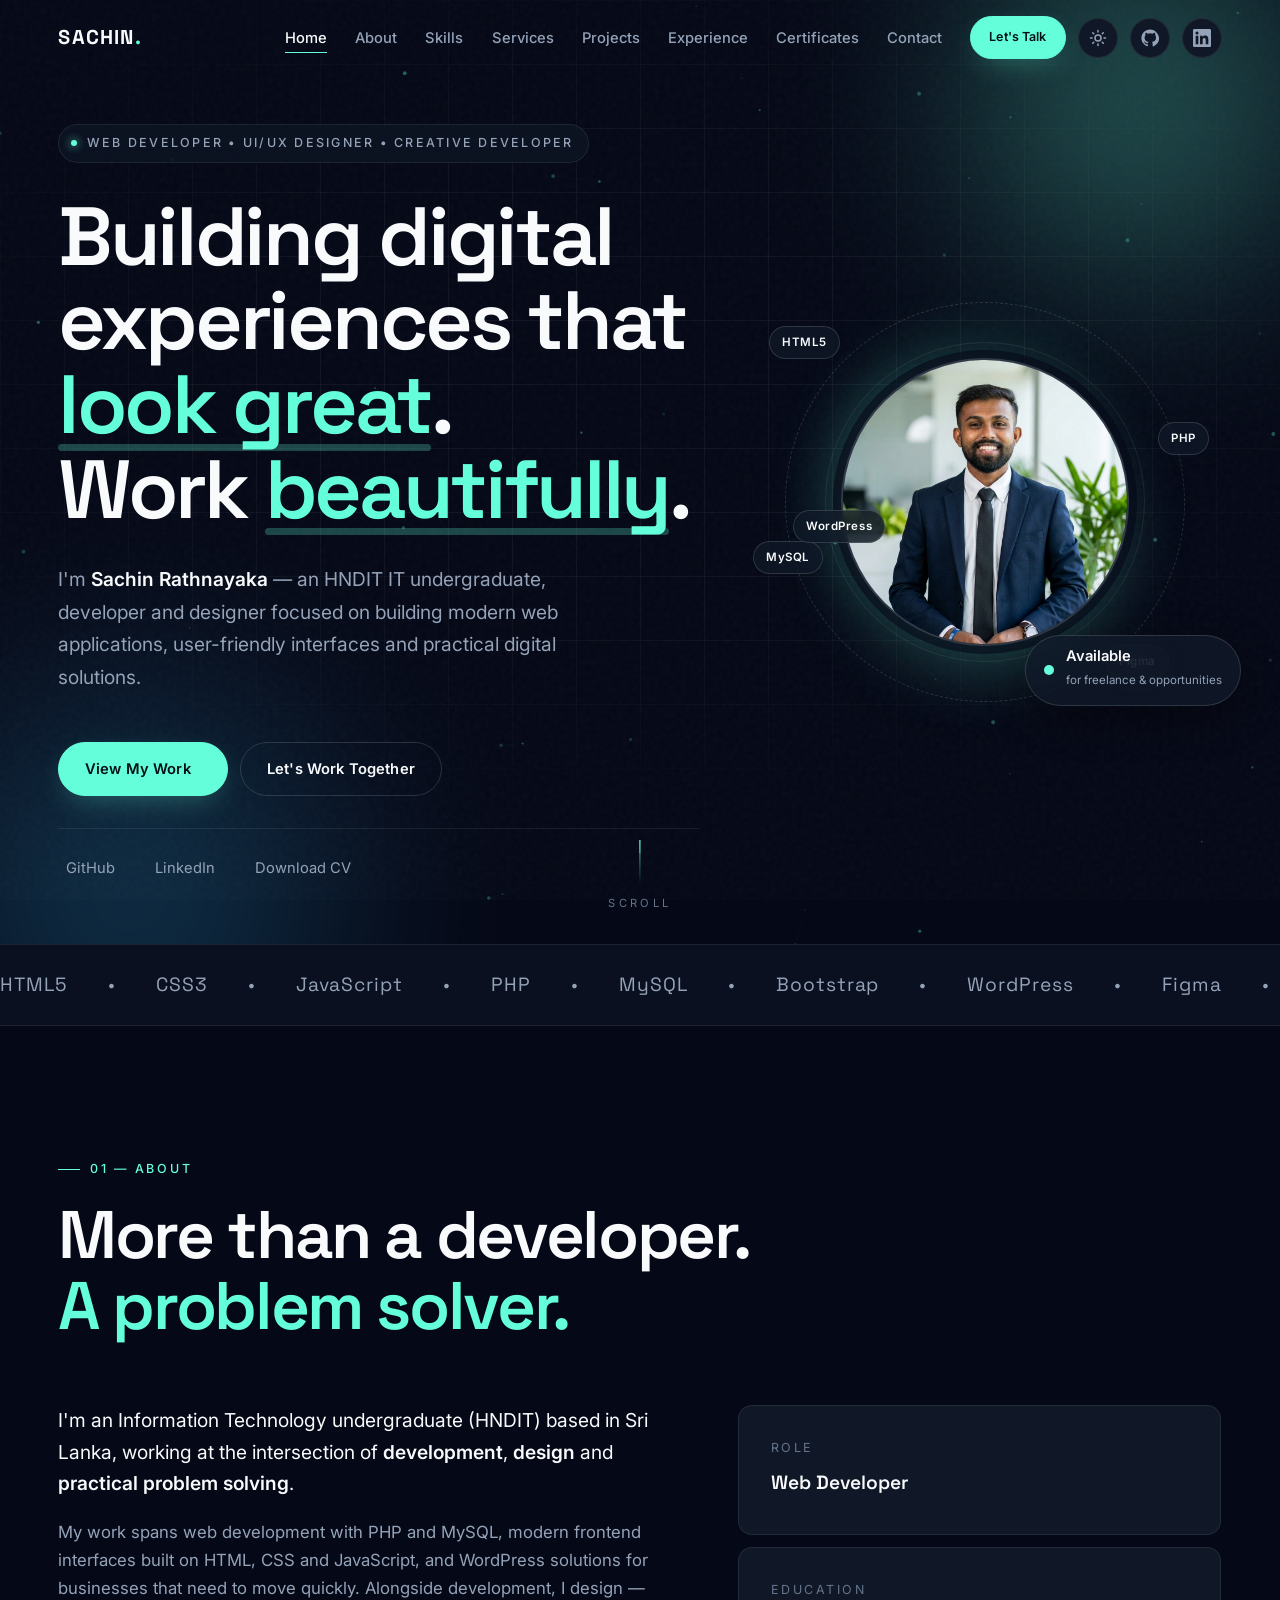
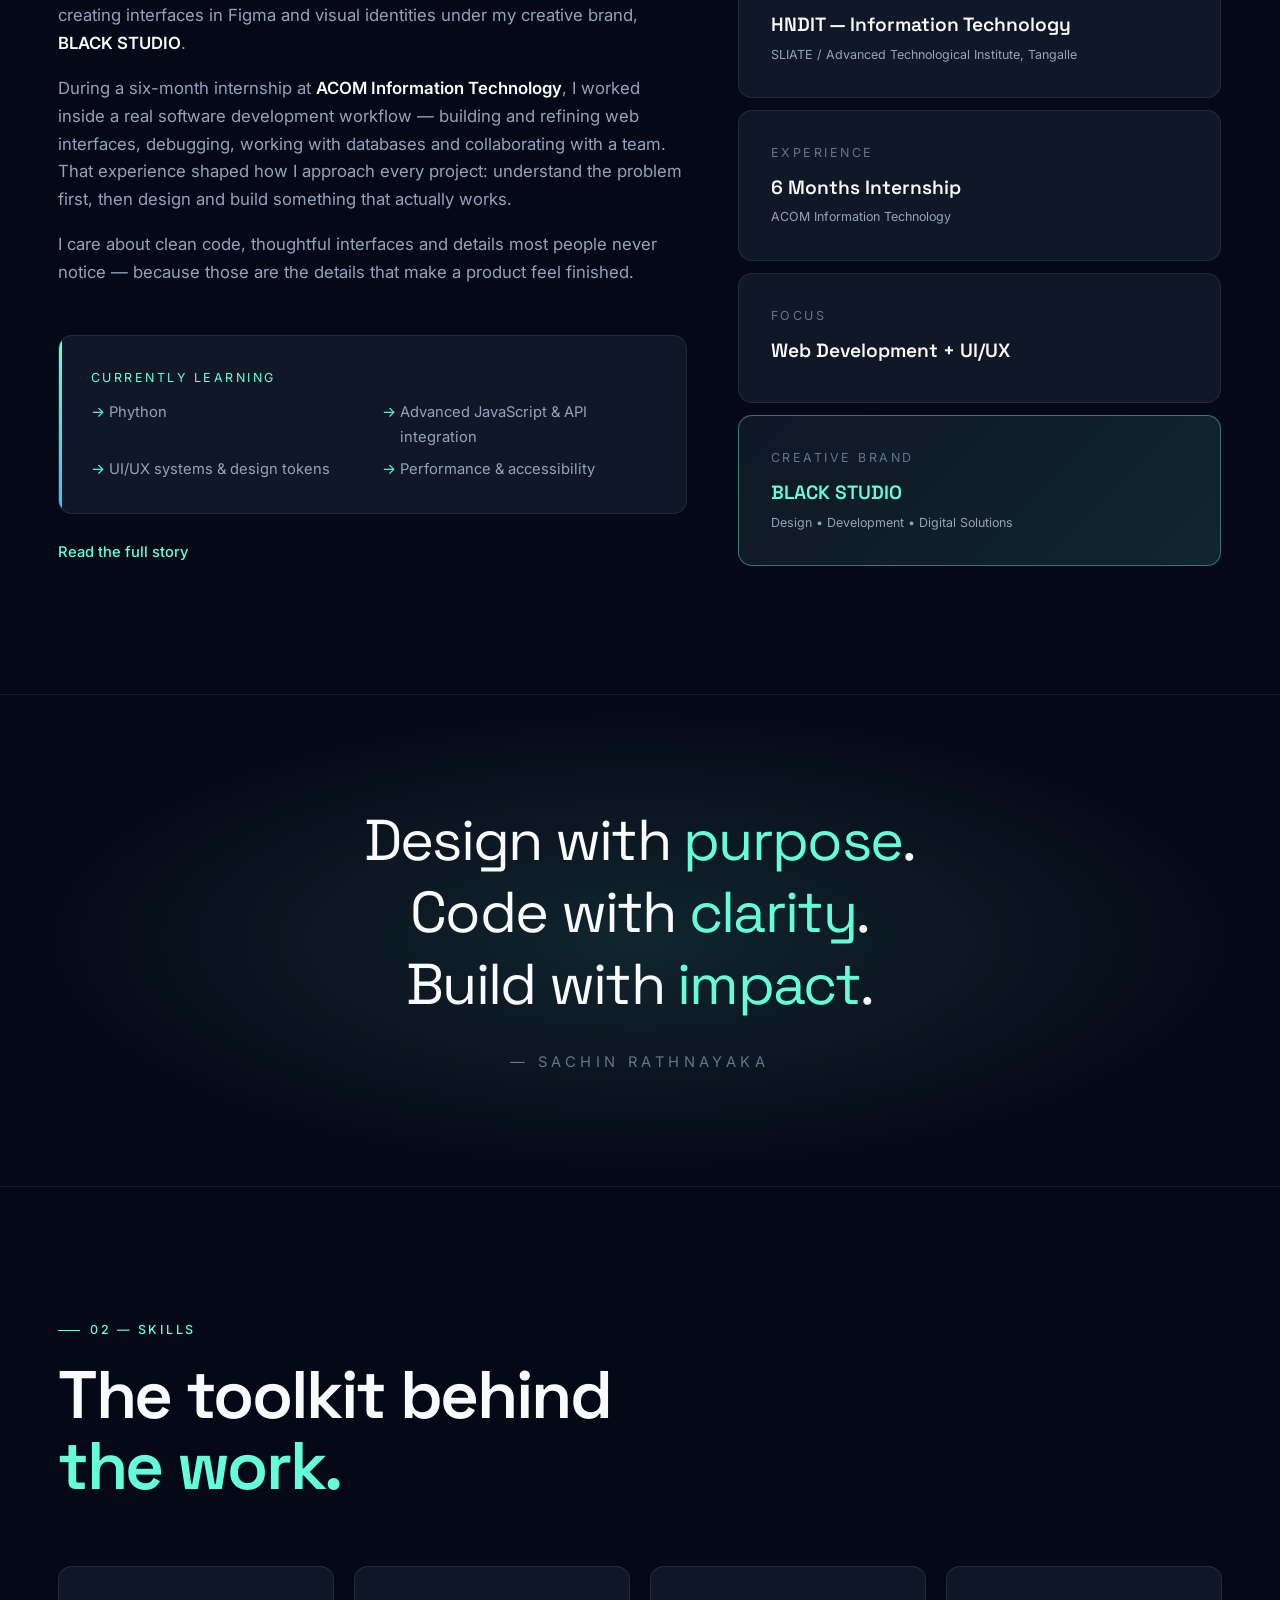
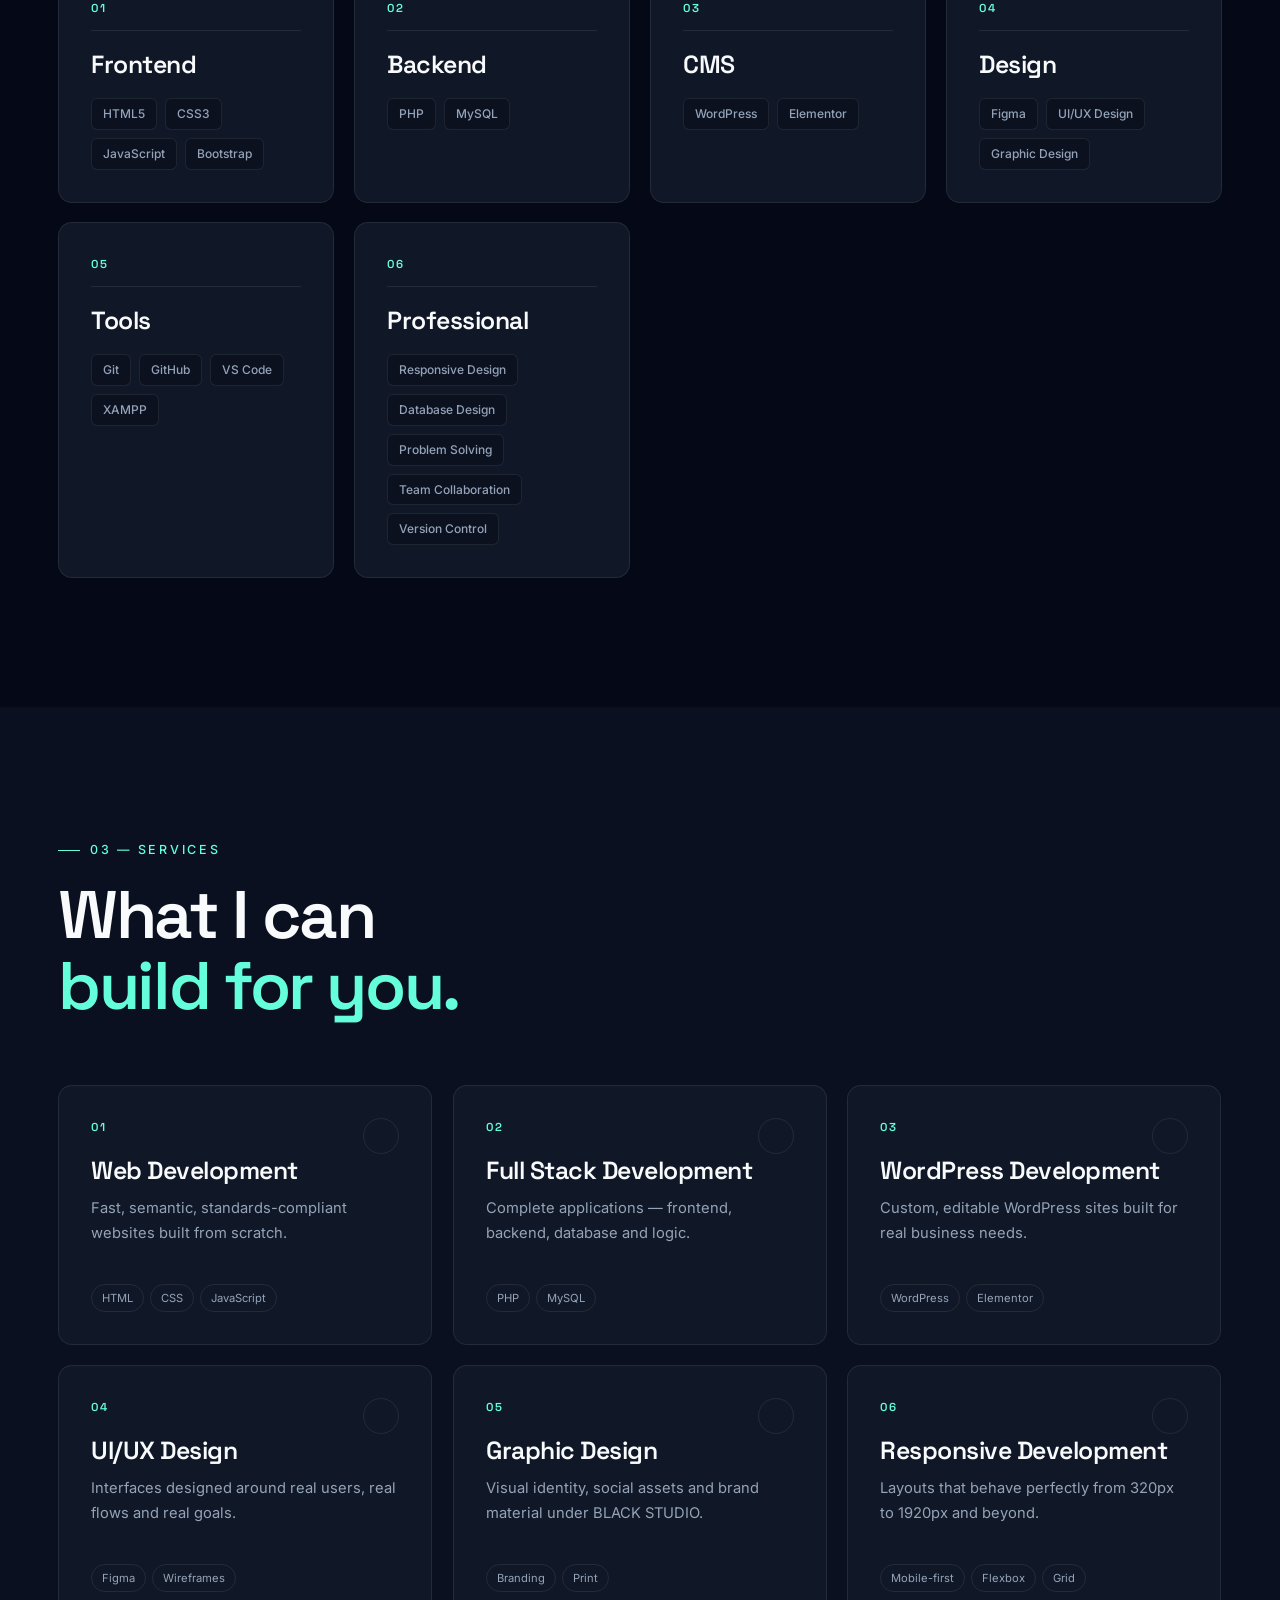
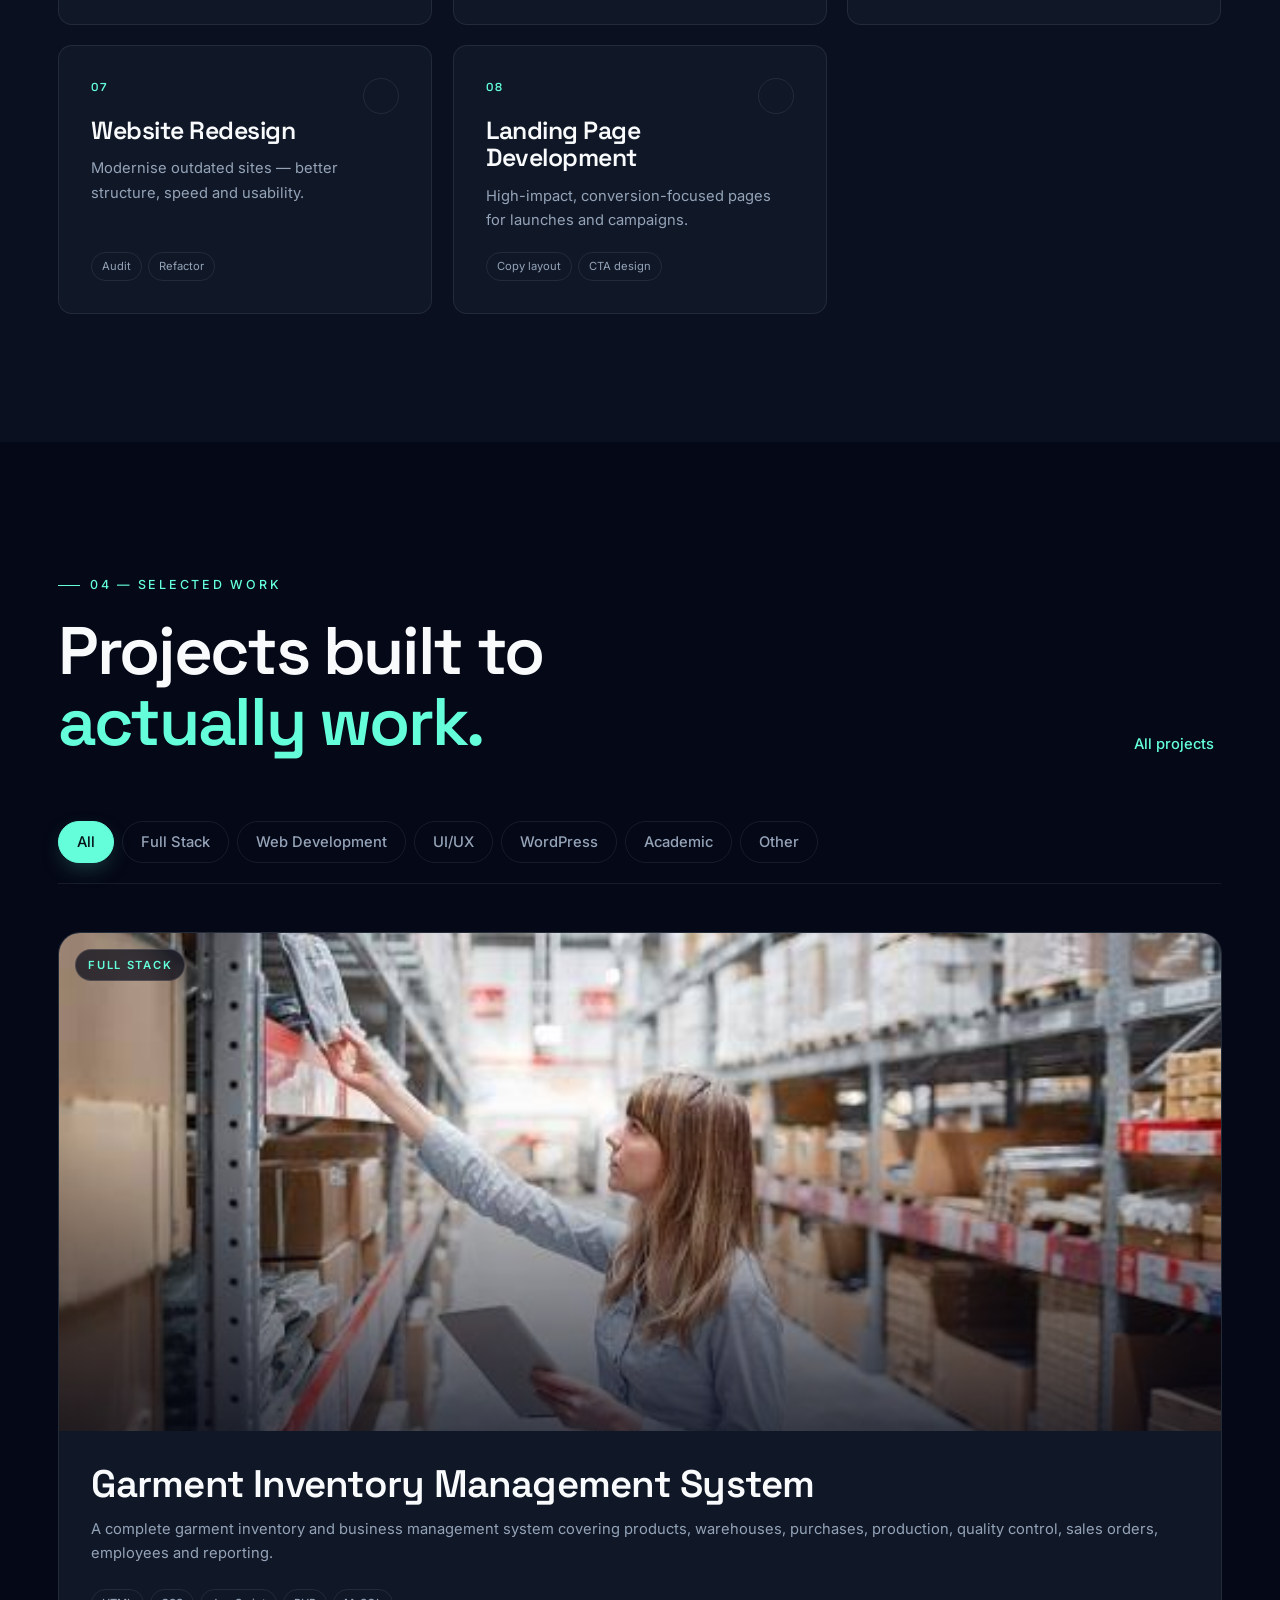
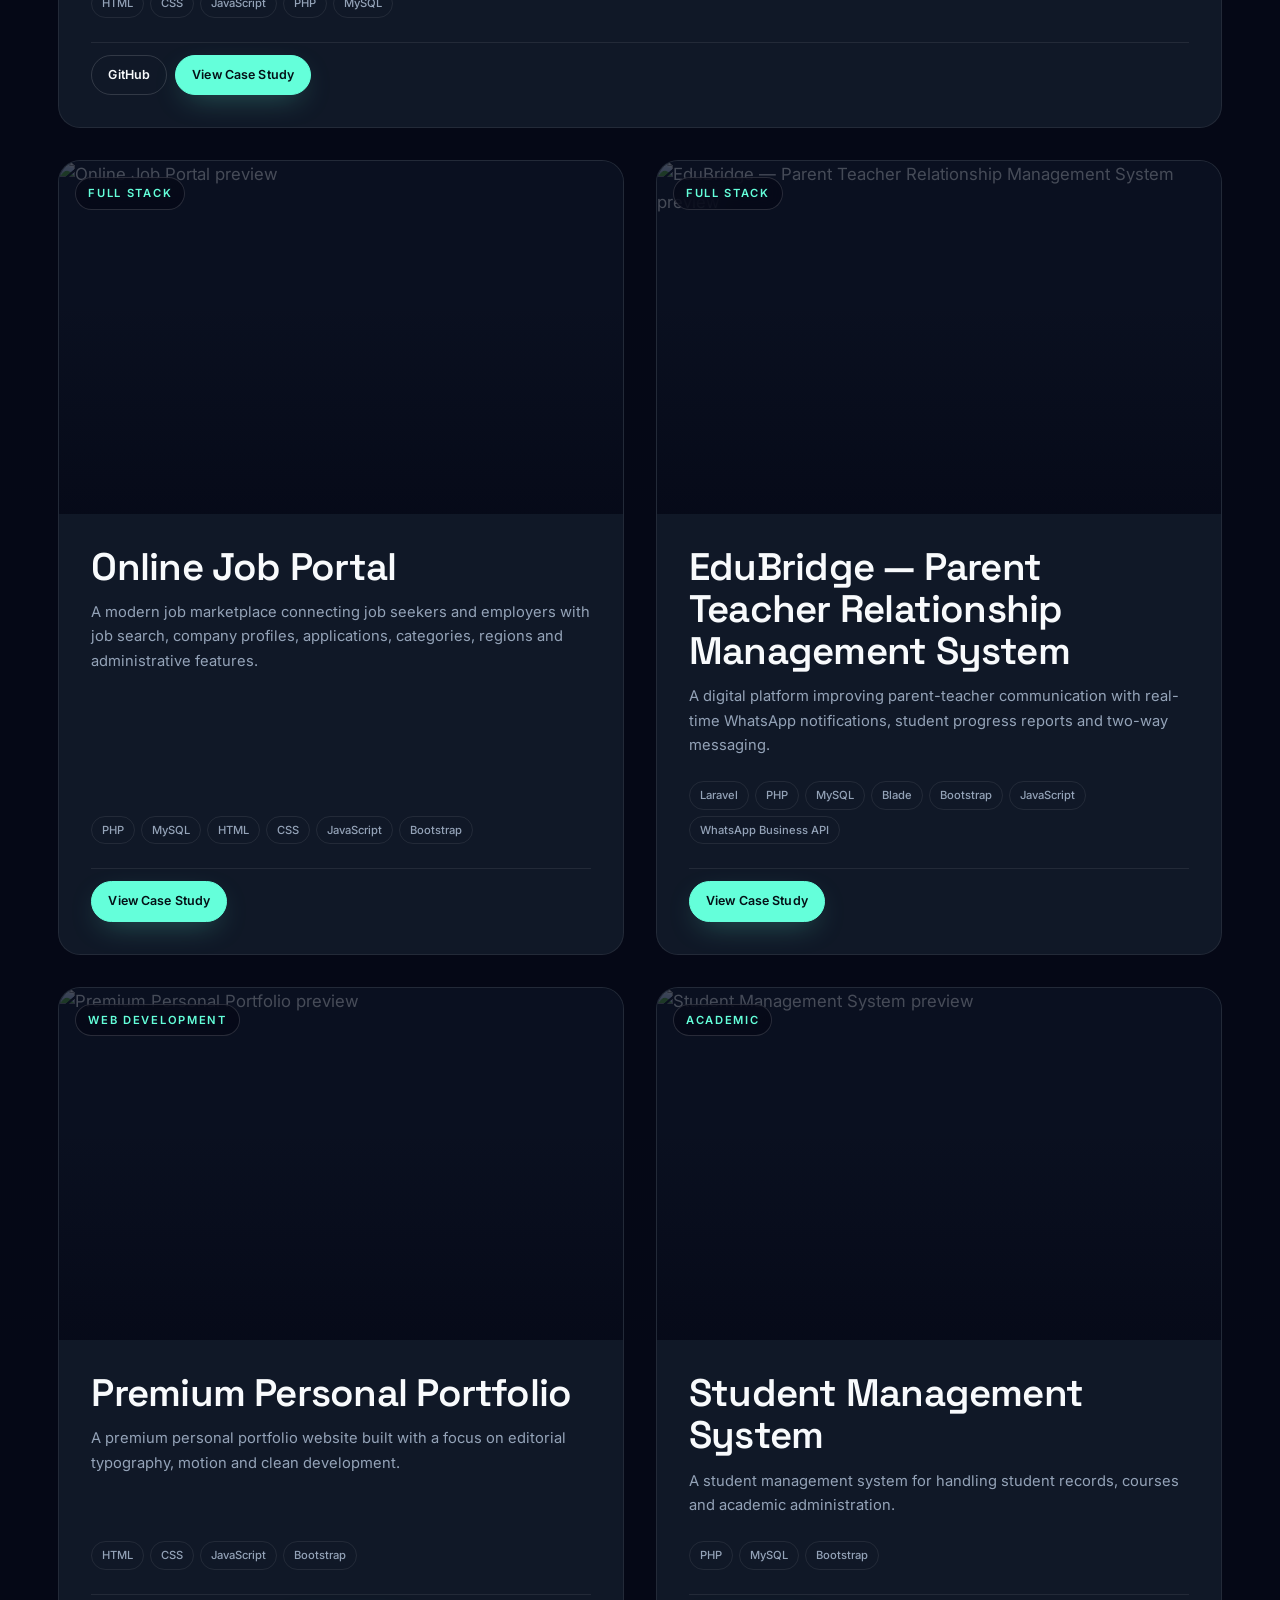
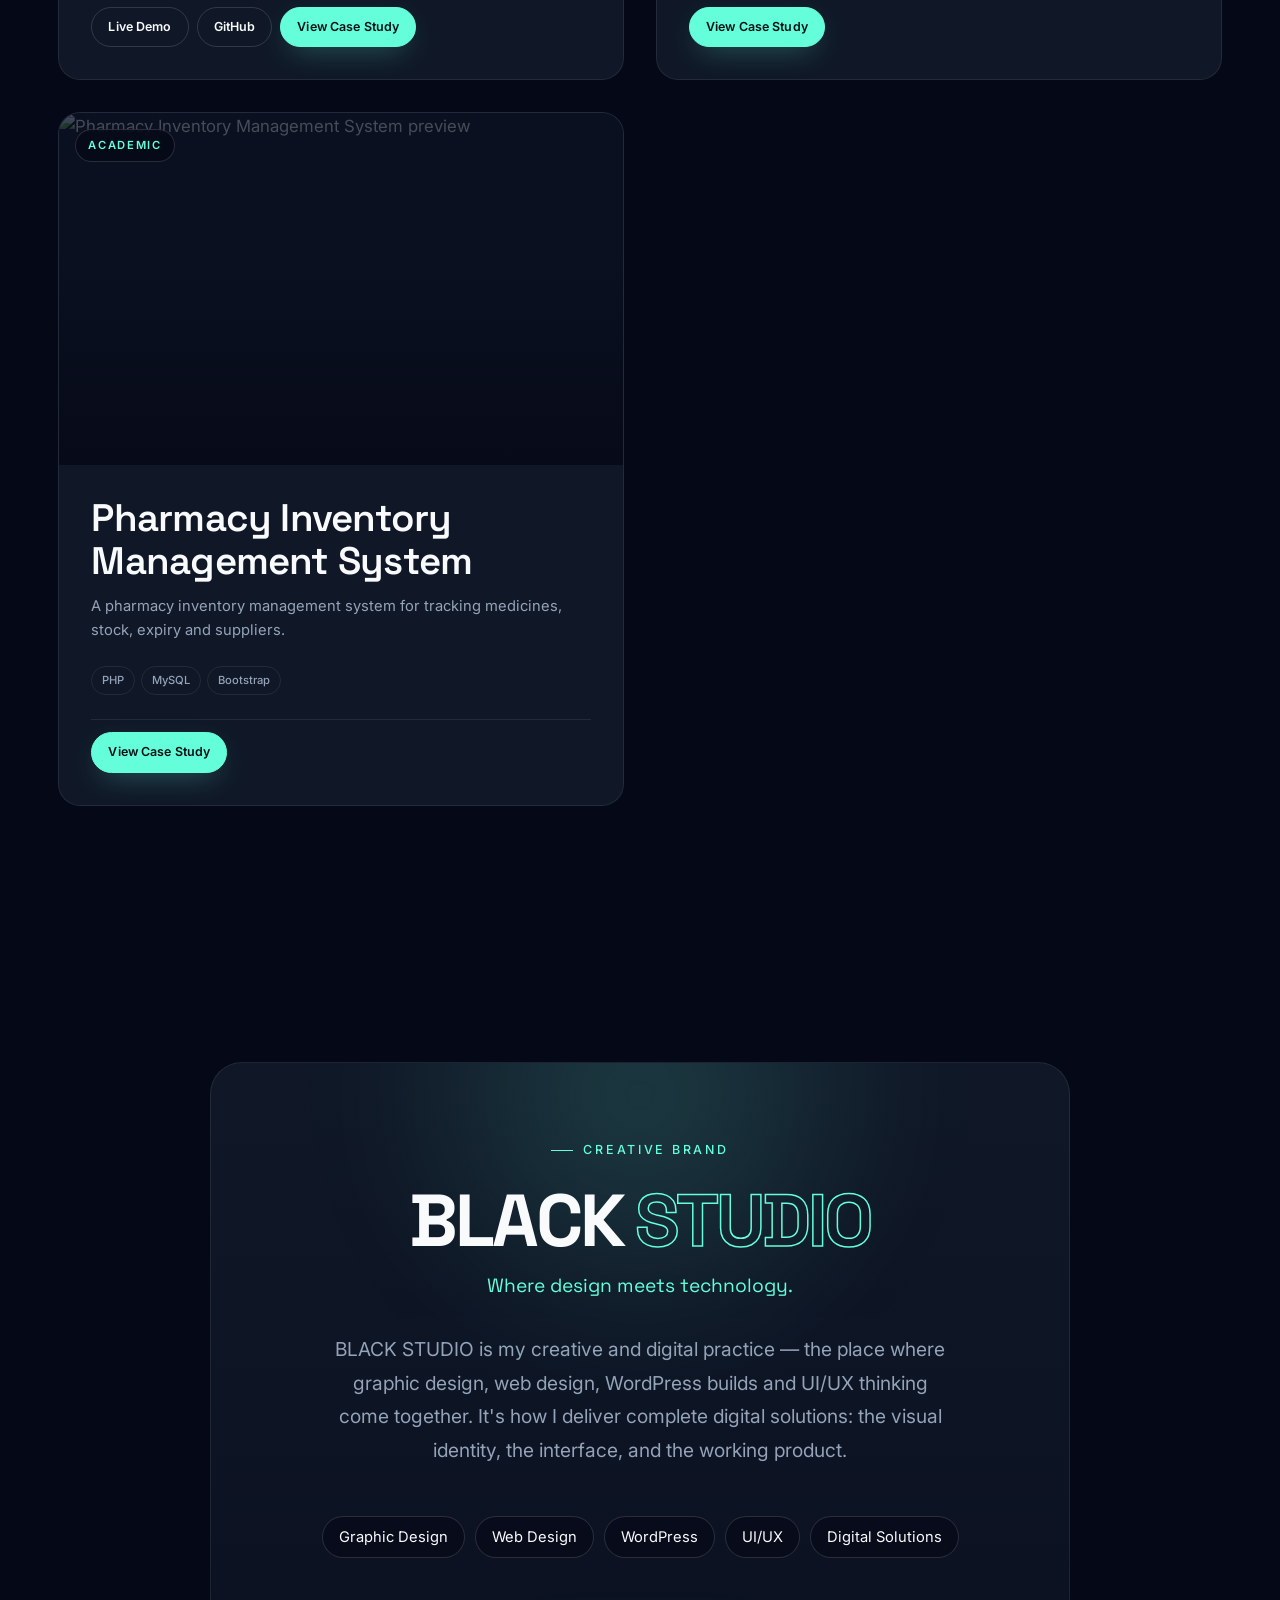
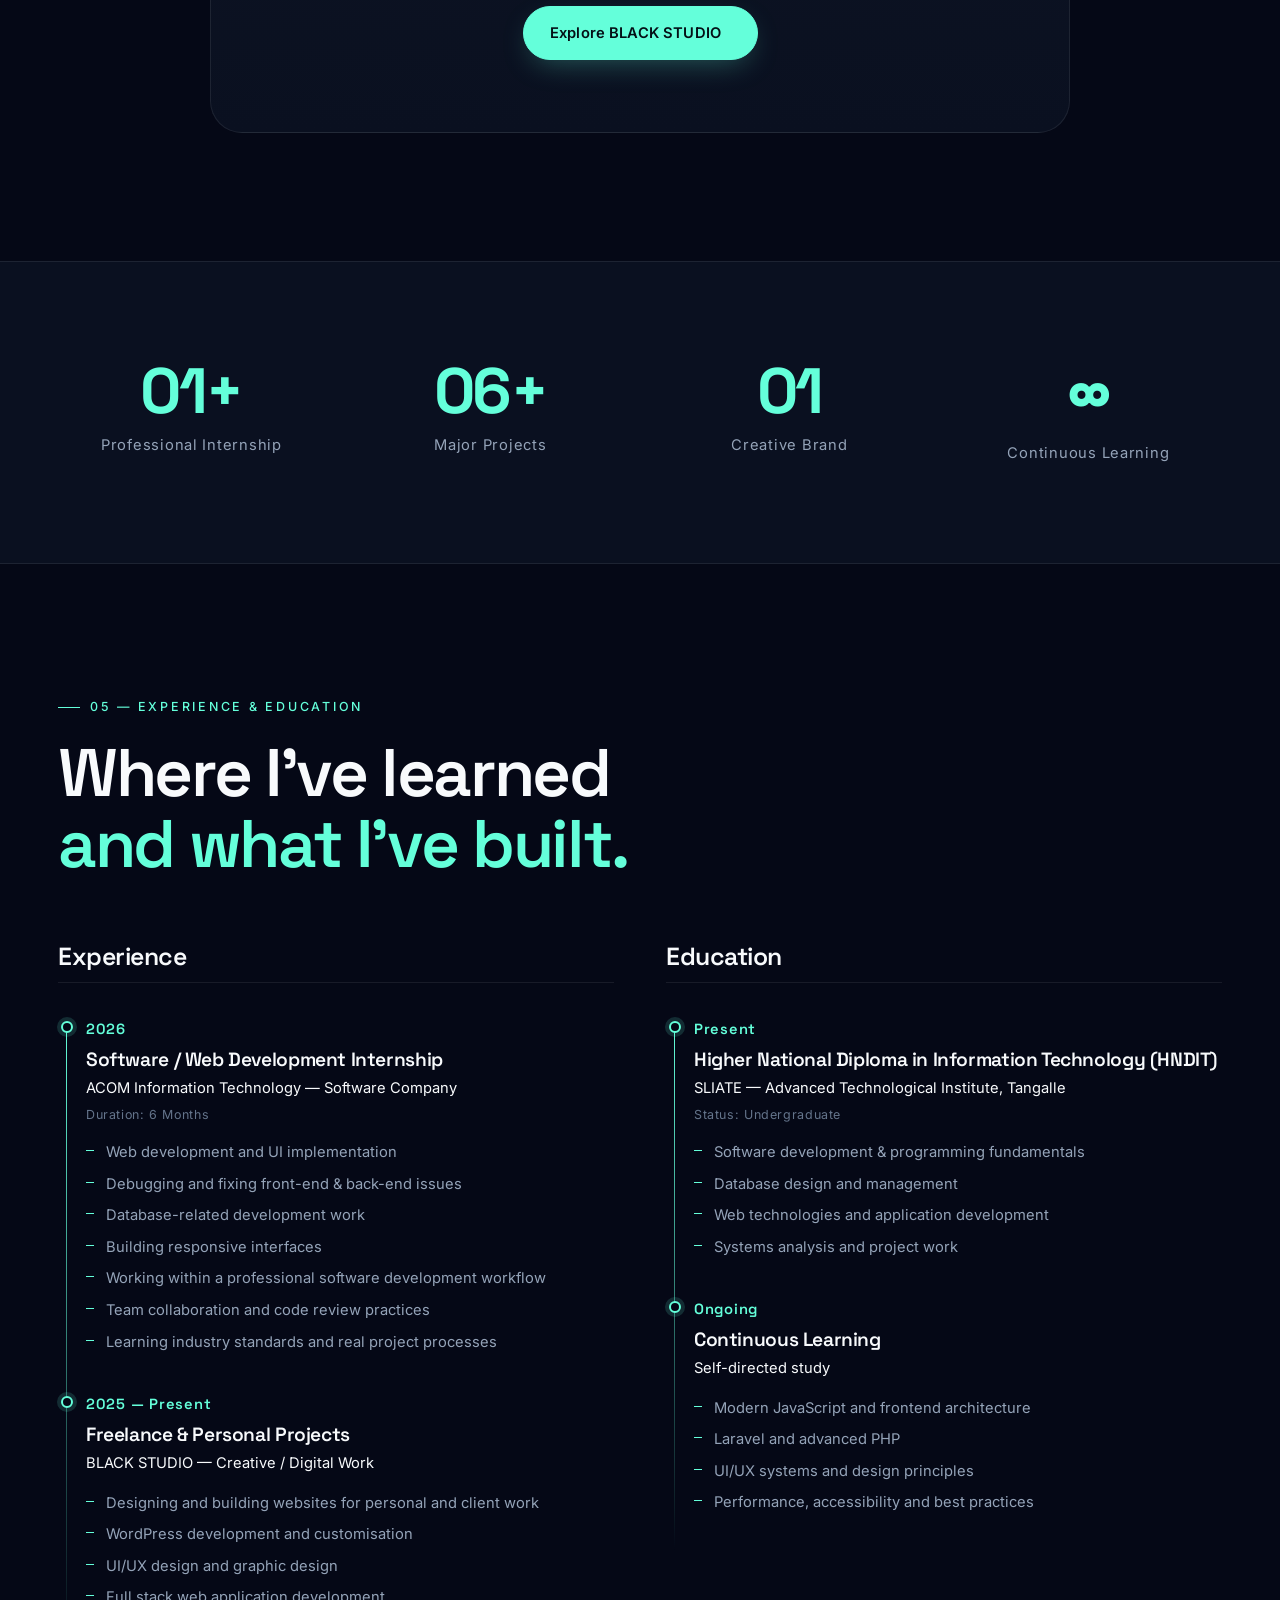
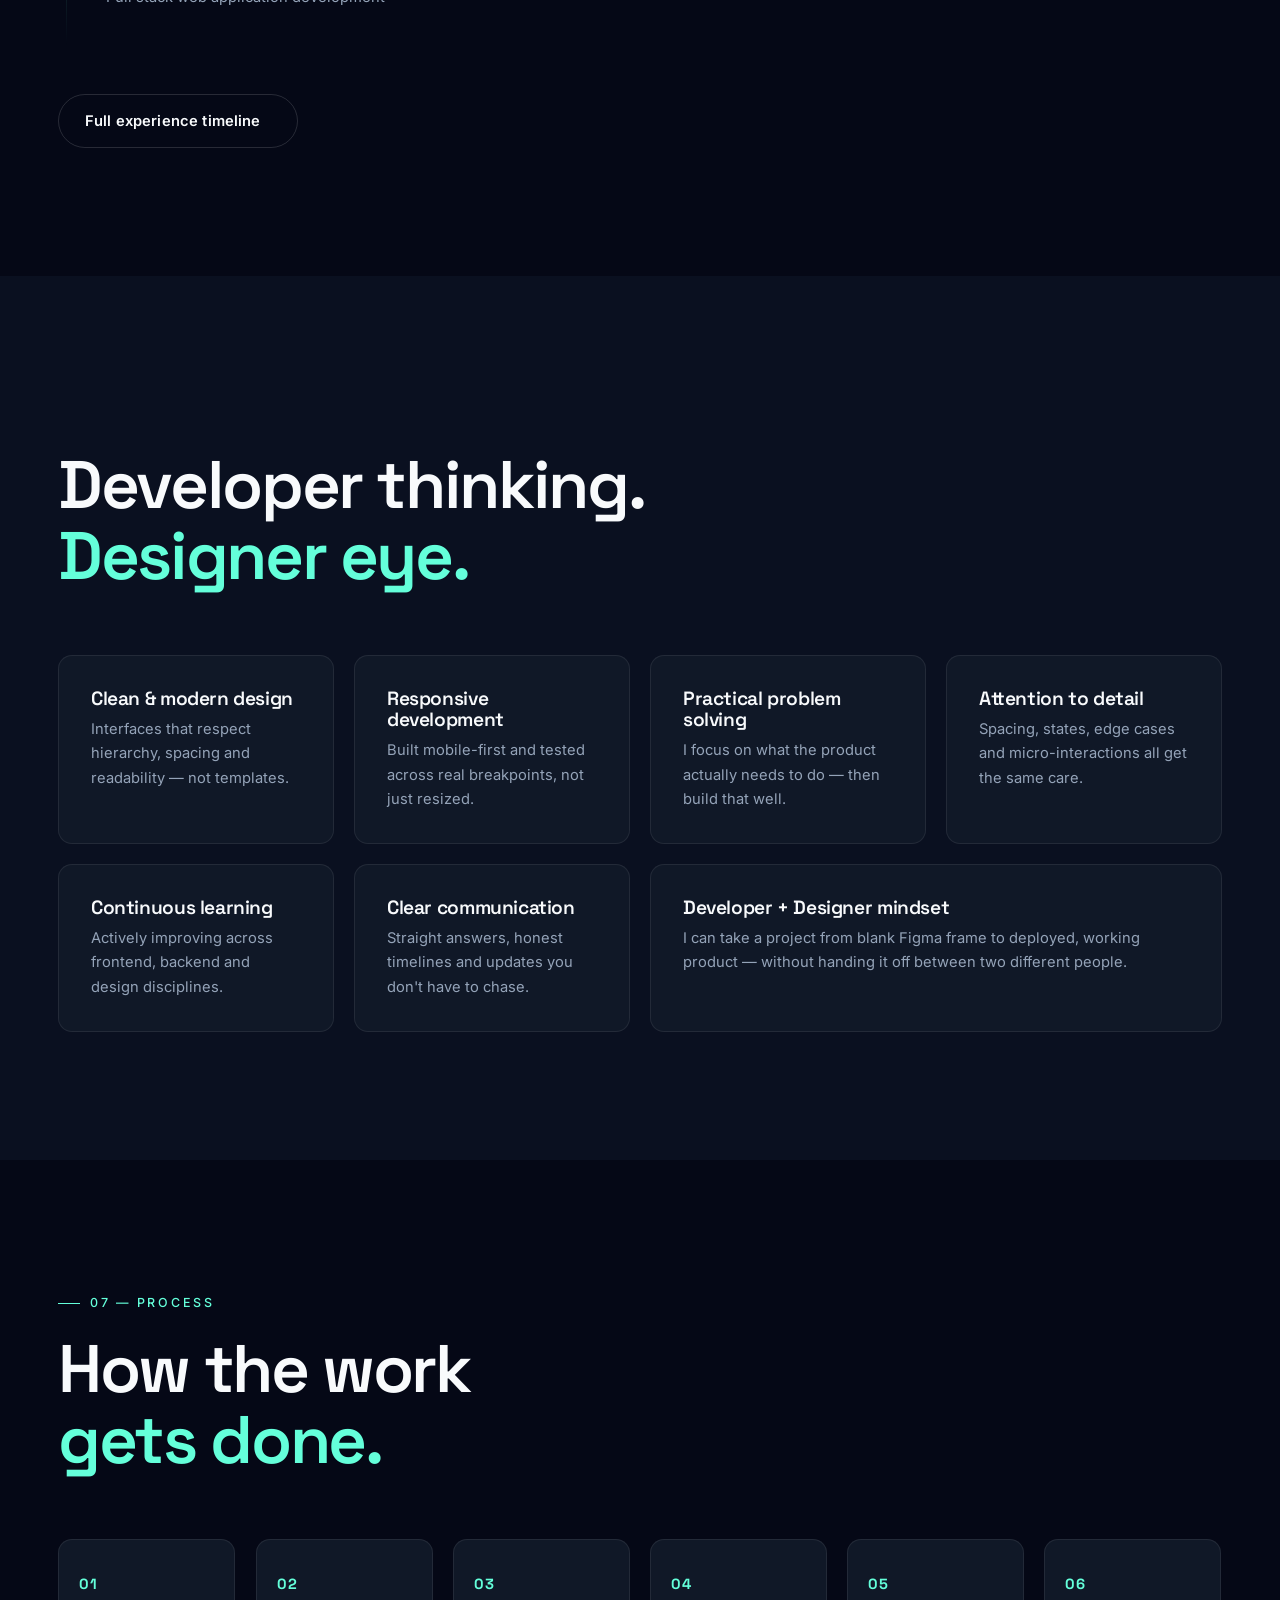
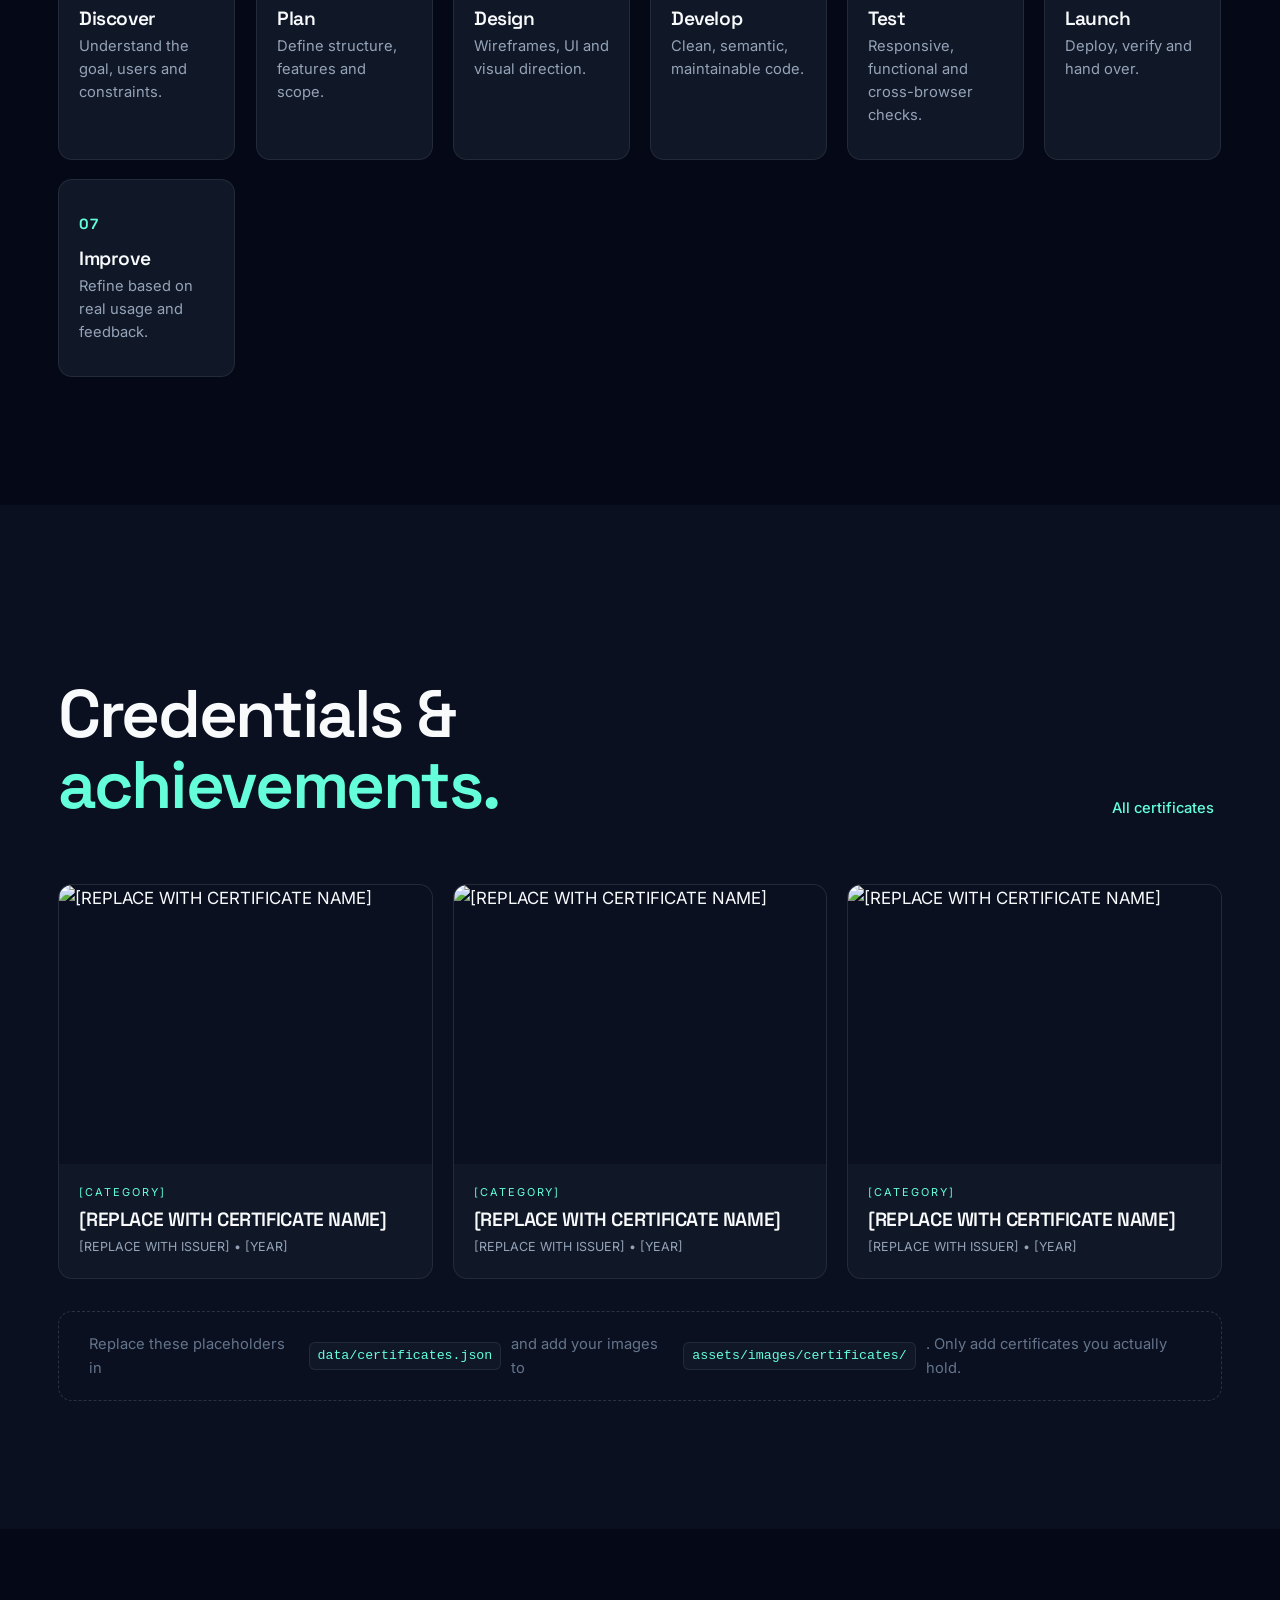
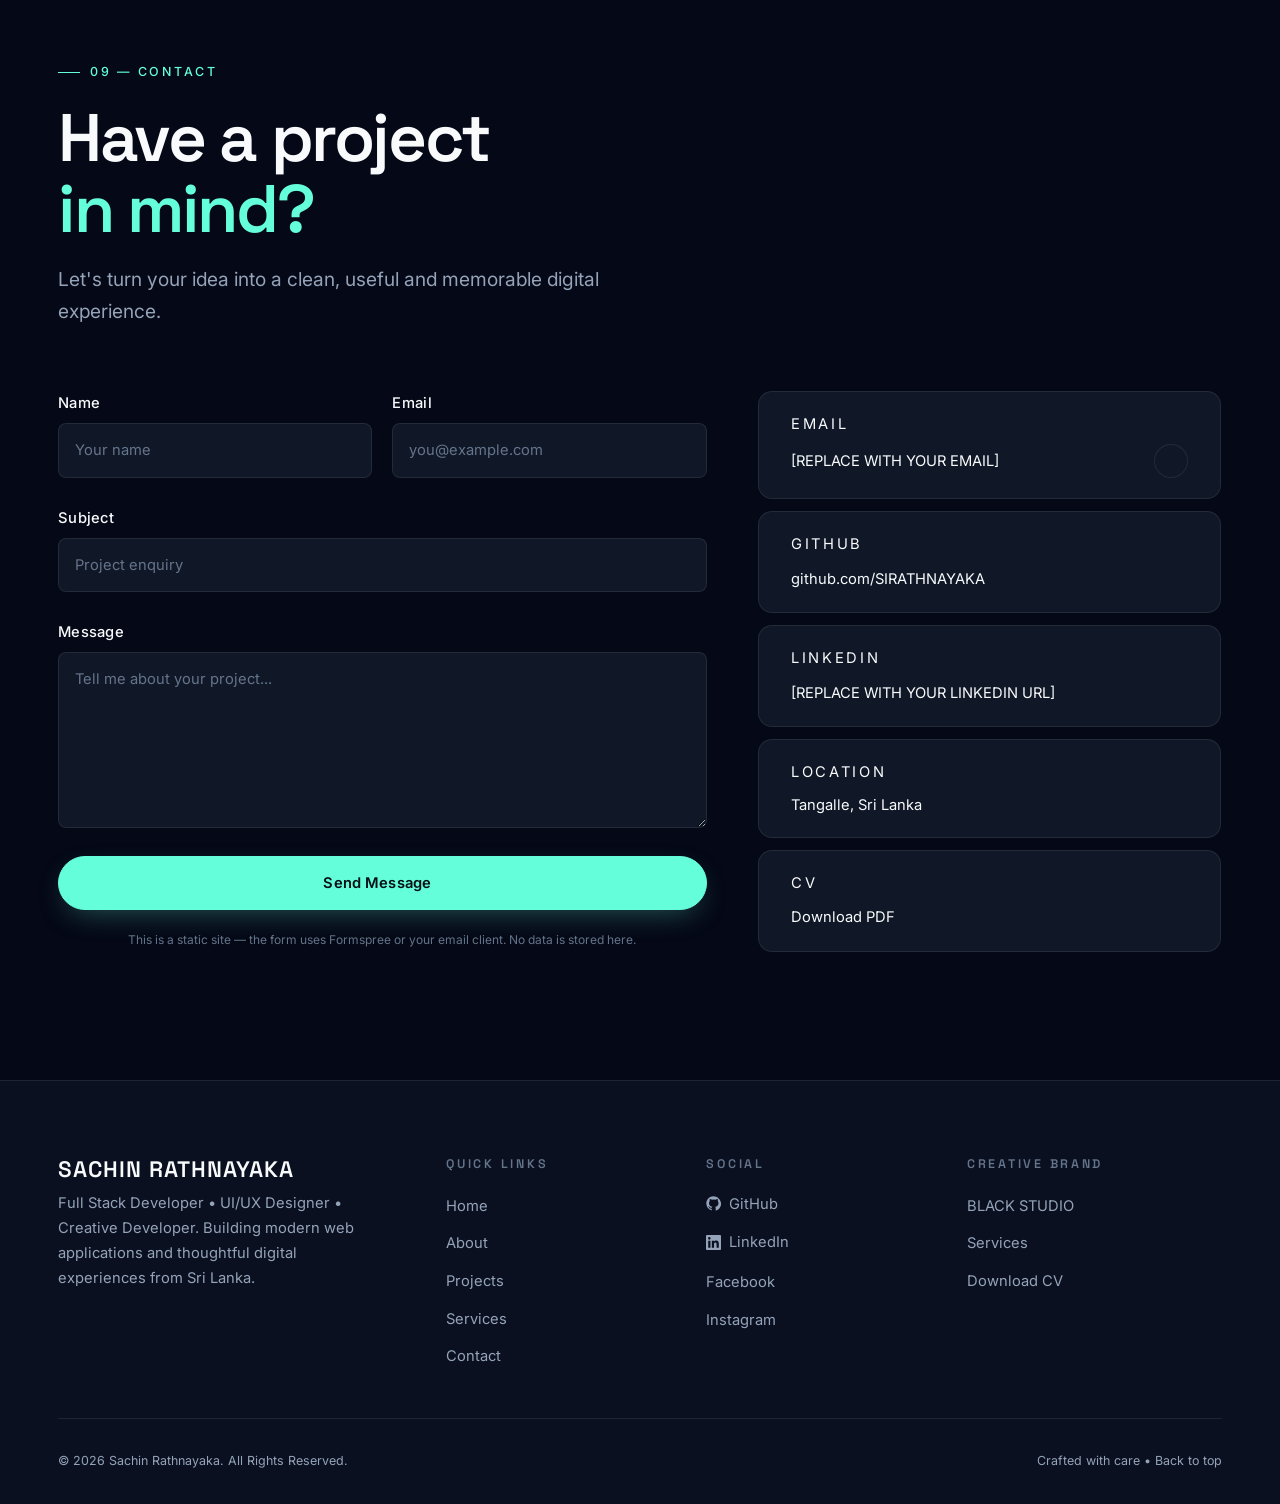
==== commit 8e566096: "Add files via upload" ====
--- a/index.html
+++ b/index.html
@@ -1,1609 +1,728 @@
 <!DOCTYPE html>
-<html lang="en">
-
+<html lang="en" data-theme="dark">
 <head>
-    <meta charset="UTF-8">
-    <meta name="viewport" content="width=device-width, initial-scale=1.0">
-
-    <title>Sachin Rathnayaka | Full Stack Developer</title>
-
-    <!-- Bootstrap CSS -->
-    <link href="https://cdn.jsdelivr.net/npm/bootstrap@5.3.3/dist/css/bootstrap.min.css" rel="stylesheet">
-
-    <!-- Font Awesome -->
-    <link rel="stylesheet" href="https://cdnjs.cloudflare.com/ajax/libs/font-awesome/6.5.2/css/all.min.css">
-
-    <!-- AOS Animation -->
-    <link href="https://unpkg.com/aos@2.3.1/dist/aos.css" rel="stylesheet">
-
-    <!-- Custom CSS -->
-    <link rel="stylesheet" href="assets/css/style.css">
-
+<meta charset="UTF-8">
+<meta name="viewport" content="width=device-width, initial-scale=1">
+<title>Sachin Rathnayaka — Full Stack Developer & UI/UX Designer</title>
+<meta name="description" content="Sachin Rathnayaka — Full Stack Web Developer, UI/UX Designer and Creative Developer from Sri Lanka. Building modern web applications, WordPress sites and digital experiences.">
+<meta name="author" content="Sachin Rathnayaka">
+<meta name="keywords" content="Sachin Rathnayaka, Full Stack Developer Sri Lanka, Web Developer Sri Lanka, WordPress Developer Sri Lanka, UI UX Designer Sri Lanka, PHP MySQL Developer">
+<link rel="canonical" href="https://sirathnayaka.github.io/premium-portfolio/">
+
+<!-- Open Graph -->
+<meta property="og:type" content="website">
+<meta property="og:title" content="Sachin Rathnayaka — Full Stack Developer & UI/UX Designer">
+<meta property="og:description" content="Full Stack Web Developer, UI/UX Designer and Creative Developer from Sri Lanka.">
+<meta property="og:url" content="https://sirathnayaka.github.io/premium-portfolio/">
+<meta property="og:image" content="assets/images/og/cover.jpg">
+
+<!-- Twitter -->
+<meta name="twitter:card" content="summary_large_image">
+<meta name="twitter:title" content="Sachin Rathnayaka — Full Stack Developer">
+<meta name="twitter:description" content="Building modern web applications and thoughtful digital experiences.">
+<meta name="twitter:image" content="assets/images/og/cover.jpg">
+
+<meta name="theme-color" content="#050816">
+<meta name="robots" content="index, follow">
+
+<link rel="icon" href="assets/icons/favicon.svg" type="image/svg+xml">
+
+<!-- Theme (no-flash) -->
+<script src="assets/js/theme.js"></script>
+
+<!-- Fonts -->
+<link rel="preconnect" href="https://fonts.googleapis.com">
+<link rel="preconnect" href="https://fonts.gstatic.com" crossorigin>
+<link href="https://fonts.googleapis.com/css2?family=Inter:wght@400;500;600;700&family=Space+Grotesk:wght@500;600;700&display=swap" rel="stylesheet">
+
+<!-- CSS -->
+<link rel="stylesheet" href="assets/css/style.css">
+<link rel="stylesheet" href="assets/css/components.css">
+<link rel="stylesheet" href="assets/css/animations.css">
+<link rel="stylesheet" href="assets/css/responsive.css">
+
+<!-- JSON-LD -->
+<script type="application/ld+json">
+{
+  "@context": "https://schema.org",
+  "@type": "Person",
+  "name": "Sachin Rathnayaka",
+  "jobTitle": "Full Stack Developer",
+  "url": "https://sirathnayaka.github.io/premium-portfolio/",
+  "sameAs": [
+    "https://github.com/SIRATHNAYAKA"
+  ],
+  "knowsAbout": ["Web Development", "PHP", "MySQL", "JavaScript", "UI/UX Design", "WordPress"]
+}
+</script>
 </head>
 
-
-<body>
-
-<!-- LOADER -->
-
-<div class="loader">
-
-    <div class="loader-circle"></div>
-
+<body class="is-loading" data-page="home">
+
+<!-- Loader -->
+<div id="loader" class="loader" aria-hidden="true">
+  <div class="loader__mark">S<span>.</span></div>
+  <div class="loader__bar"><span></span></div>
 </div>
 
-<div class="cursor"></div>
-
-
-<!-- ================= NAVBAR ================= -->
-
-<nav class="navbar navbar-expand-lg fixed-top">
-
-    <div class="container">
-
-        <a class="navbar-brand" href="#">
-            Sachin Rathnayaka<span>.</span>
-        </a>
-
-
-        <button class="navbar-toggler" 
-        type="button" 
-        data-bs-toggle="collapse" 
-        data-bs-target="#navbarNav">
-
-            <i class="fa-solid fa-bars"></i>
-
-        </button>
-
-
-        <div class="collapse navbar-collapse" id="navbarNav">
-
-
-            <ul class="navbar-nav ms-auto">
-
-
-                <li class="nav-item">
-                    <a class="nav-link active" href="#home">
-                        Home
-                    </a>
-                </li>
-
-
-                <li class="nav-item">
-                    <a class="nav-link" href="#about">
-                        About
-                    </a>
-                </li>
-
-
-                <li class="nav-item">
-                    <a class="nav-link" href="#skills">
-                        Skills
-                    </a>
-                </li>
-
-
-                <li class="nav-item">
-                    <a class="nav-link" href="#projects">
-                        Projects
-                    </a>
-                </li>
-
-
-                <li class="nav-item">
-                    <a class="nav-link" href="#contact">
-                        Contact
-                    </a>
-                </li>
-
-
+<!-- Scroll progress -->
+<div class="scroll-progress" aria-hidden="true"><span id="scrollBar"></span></div>
+
+<!-- Custom cursor -->
+<div class="cursor" aria-hidden="true">
+  <div class="cursor__dot"></div>
+  <div class="cursor__ring"></div>
+</div>
+
+<a class="skip-link" href="#main">Skip to main content</a>
+
+<!-- HEADER injected by main.js -->
+<div id="site-header"></div>
+
+<main id="main">
+
+  <!-- HERO -->
+  <section class="hero" id="home">
+    <div class="hero__bg" aria-hidden="true">
+      <span class="hero__grid"></span>
+      <span class="hero__blob hero__blob--1"></span>
+      <span class="hero__blob hero__blob--2"></span>
+      <canvas id="particles" class="hero__particles"></canvas>
+    </div>
+
+    <div class="container hero__inner">
+      <div class="hero__content">
+        <p class="eyebrow" data-reveal="up">
+          <span class="eyebrow__dot"></span>
+          Web Developer • UI/UX Designer • Creative Developer
+        </p>
+
+        <h1 class="hero__title" data-reveal="up" data-delay="1">
+          Building digital experiences
+          that <em>look great</em>.<br>
+          Work <em>beautifully</em>.
+        </h1>
+
+        <p class="hero__lead" data-reveal="up" data-delay="2">
+          I'm <strong>Sachin Rathnayaka</strong> — an HNDIT IT undergraduate, developer and
+          designer focused on building modern web applications, user-friendly interfaces
+          and practical digital solutions.
+        </p>
+
+        <div class="hero__actions" data-reveal="up" data-delay="3">
+          <a href="#projects" class="btn btn--primary magnetic">
+            View My Work <span data-icon="arrow-right"></span>
+          </a>
+          <a href="#contact" class="btn btn--ghost magnetic">Let's Work Together</a>
+        </div>
+
+        <ul class="hero__links" data-reveal="up" data-delay="4">
+          <li><a href="https://github.com/SIRATHNAYAKA" target="_blank" rel="noopener"><span data-icon="github"></span> GitHub</a></li>
+          <li><a href="https://www.linkedin.com/in/sachin-rathnayaka/" target="_blank" rel="noopener"><span data-icon="linkedin"></span> LinkedIn</a></li>
+          <li><a href="assets/downloads/Sachin Rathnayaka.pdf" download><span data-icon="download"></span> Download CV</a></li>
+        </ul>
+      </div>
+
+      <div class="hero__visual" data-reveal="fade-left" data-delay="2">
+        <div class="orb">
+          <span class="orb__ring orb__ring--1"></span>
+          <span class="orb__ring orb__ring--2"></span>
+          <span class="orb__glow"></span>
+          <div class="orb__photo">
+            <img src="assets/images/profile/profile.png" alt="Portrait of Sachin Rathnayaka" width="640" height="800" decoding="async">
+          </div>
+          <span class="chip chip--float chip--1" style="--delay:0s">HTML5</span>
+          <span class="chip chip--float chip--2" style="--delay:.8s">PHP</span>
+          <span class="chip chip--float chip--3" style="--delay:1.6s">MySQL</span>
+          <span class="chip chip--float chip--4" style="--delay:2.4s">Figma</span>
+          <span class="chip chip--float chip--5" style="--delay:3.2s">WordPress</span>
+        </div>
+        <div class="status-card">
+          <span class="status-card__pulse"></span>
+          <div>
+            <strong>Available</strong>
+            <small>for freelance &amp; opportunities</small>
+          </div>
+        </div>
+      </div>
+    </div>
+
+    <a href="#about" class="scroll-cue" aria-label="Scroll to about">
+      <span class="scroll-cue__line"></span>
+      <span class="scroll-cue__txt">Scroll</span>
+    </a>
+  </section>
+
+  <!-- Marquee -->
+  <div class="marquee" aria-hidden="true">
+    <div class="marquee__track">
+      <span>HTML5</span><span>•</span><span>CSS3</span><span>•</span><span>JavaScript</span><span>•</span>
+      <span>PHP</span><span>•</span><span>MySQL</span><span>•</span><span>Bootstrap</span><span>•</span>
+      <span>WordPress</span><span>•</span><span>Figma</span><span>•</span><span>Git</span><span>•</span>
+      <span>UI/UX Design</span><span>•</span><span>Graphic Design</span><span>•</span>
+      <span>HTML5</span><span>•</span><span>CSS3</span><span>•</span><span>JavaScript</span><span>•</span>
+      <span>PHP</span><span>•</span><span>MySQL</span><span>•</span><span>Bootstrap</span><span>•</span>
+      <span>WordPress</span><span>•</span><span>Figma</span><span>•</span><span>Git</span><span>•</span>
+      <span>UI/UX Design</span><span>•</span><span>Graphic Design</span><span>•</span>
+    </div>
+  </div>
+
+  <!-- ABOUT -->
+  <section class="section" id="about">
+    <div class="container">
+      <header class="section__head">
+        <p class="section__index" data-reveal="up">01 — About</p>
+        <h2 class="section__title" data-reveal="up" data-delay="1">
+          More than a developer.<br><em>A problem solver.</em>
+        </h2>
+      </header>
+
+      <div class="about">
+        <div class="about__text" data-reveal="up">
+          <p class="lead">
+            I'm an Information Technology undergraduate (HNDIT) based in Sri Lanka,
+            working at the intersection of <strong>development</strong>, <strong>design</strong>
+            and <strong>practical problem solving</strong>.
+          </p>
+          <p>
+            My work spans web development with PHP and MySQL, modern frontend
+            interfaces built on HTML, CSS and JavaScript, and WordPress solutions for
+            businesses that need to move quickly. Alongside development, I design —
+            creating interfaces in Figma and visual identities under my creative brand,
+            <strong>BLACK STUDIO</strong>.
+          </p>
+          <p>
+            During a six-month internship at <strong>ACOM Information Technology</strong>,
+            I worked inside a real software development workflow — building and refining
+            web interfaces, debugging, working with databases and collaborating with a team.
+            That experience shaped how I approach every project: understand the problem first,
+            then design and build something that actually works.
+          </p>
+          <p>
+            I care about clean code, thoughtful interfaces and details most people never
+            notice — because those are the details that make a product feel finished.
+          </p>
+
+          <div class="learning">
+            <p class="learning__label">Currently learning</p>
+            <ul class="learning__list">
+              <li> Phython</li>
+              <li>Advanced JavaScript &amp; API integration</li>
+              <li>UI/UX systems &amp; design tokens</li>
+              <li>Performance &amp; accessibility</li>
             </ul>
-
-
+          </div>
+
+          <p style="margin-top:1.5rem"><a href="about.html" class="link-arrow">Read the full story <span data-icon="arrow-right"></span></a></p>
         </div>
 
-
-    </div>
-
-</nav>
-
-
-
-
-
-<!-- ================= HERO SECTION ================= -->
-
-
-<section class="hero" id="home">
-
-
-<div class="container">
-
-
-<div class="row align-items-center">
-
-
-<div class="col-lg-7 hero-content" data-aos="fade-right">
-
-
-<p class="welcome">
-Hello, I'm
-</p>
-
-
-<h1>
-Sachin Rathnayaka
-</h1>
-
-
-<h2>
-I'm a 
-<span id="typing"></span>
-</h2>
-
-
-<p class="hero-text">
-
-I create modern, responsive and user-friendly
-web applications with clean design and powerful
-technology.
-
-</p>
-
-
-
-<div class="hero-buttons">
-
-
-<a href="#contact" class="btn primary-btn">
-Hire Me
-</a>
-
-
-<a href="assets/cv/Sachin Rathnayaka.pdf" 
-class="btn secondary-btn">
-
-Download CV
-
-</a>
-
-
-</div>
-
-
-
-<div class="social-icons">
-
-
-<a href="https://github.com/SIRATHNAYAKA">
-<i class="fab fa-github"></i>
-</a>
-
-
-<a href="https://www.linkedin.com/in/sachin-rathnayaka/">
-<i class="fab fa-linkedin"></i>
-</a>
-
-
-<a href="https://facebook.com/sachin.rathnayaka/">
-<i class="fab fa-facebook"></i>
-</a>
-
-
-<a href="https://www.instagram.com/sachin_imantha/">
-<i class="fab fa-instagram"></i>
-</a>
-
-
-</div>
-
-
-</div>
-
-
-
-
-<div class="col-lg-5 text-center"
-data-aos="fade-left">
-
-
-<div class="profile-box">
-
-
-<img src="assets/images/profile.png"
-class="profile-image"
-alt="Profile">
-
-
-</div>
-
-
-</div>
-
-
-
-</div>
-
-
-</div>
-
-
-</section>
-
-<!-- ================= ABOUT SECTION ================= -->
-
-<section class="about" id="about">
-
-<div class="container">
-
-<div class="section-title text-center" data-aos="fade-up">
-
-<p>About Me</p>
-<h2>Who I Am</h2>
-
-</div>
-
-
-<div class="row align-items-center">
-
-
-<div class="col-lg-5" data-aos="fade-right">
-
-<div class="about-image">
-
-<img src="assets/images/profile.png" 
-alt="Profile">
-
-</div>
-
-</div>
-
-
-
-<div class="col-lg-7" data-aos="fade-left">
-
-
-<h3>
-Full Stack Developer & UI/UX Designer & Graphic Designer
-</h3>
-
-
-<p>
-
-I am an Information Technology student and passionate 
-web developer who loves creating modern, responsive 
-and user-friendly digital experiences.
-
-I focus on building clean interfaces and powerful 
-web solutions using modern technologies.
-
-</p>
-
-
-
-<div class="row mt-4">
-
-
-<div class="col-md-6">
-
-<div class="info-box">
-
-<i class="fa-solid fa-user"></i>
-
-<div>
-<h6>Name</h6>
-<p>Sachin Rathnayaka</p>
-</div>
-
-</div>
-
-</div>
-
-
-
-<div class="col-md-6">
-
-<div class="info-box">
-
-<i class="fa-solid fa-location-dot"></i>
-
-<div>
-<h6>Location</h6>
-<p>Sri Lanka</p>
-</div>
-
-</div>
-
-</div>
-
-
-
-<div class="col-md-6">
-
-<div class="info-box">
-
-<i class="fa-solid fa-graduation-cap"></i>
-
-<div>
-<h6>Education</h6>
-<p>HNDIT - Information Technology</p>
-</div>
-
-</div>
-
-</div>
-
-
-
-<div class="col-md-6">
-
-<div class="info-box">
-
-<i class="fa-solid fa-briefcase"></i>
-
-<div>
-<h6>Experience</h6>
-<p>Web Development Projects</p>
-</div>
-
-</div>
-
-</div>
-
-
-</div>
-
-
-
-</div>
-
-
-</div>
-
-</div>
-
-</section>
-
-
-<!-- ================= SKILLS SECTION ================= -->
-
-
-<section class="skills" id="skills">
-
-
-<div class="container">
-
-
-<div class="section-title text-center" data-aos="fade-up">
-
-<p>My Skills</p>
-<h2>Technologies I Use</h2>
-
-</div>
-
-
-
-<div class="row">
-
-
-<div class="col-lg-6" data-aos="fade-right">
-
-
-<h4 class="skill-title">
-Professional Skills
-</h4>
-
-
-
-<div class="skill-item">
-
-<div class="skill-name">
-
-<span>HTML5</span>
-<span>95%</span>
-
-</div>
-
-<div class="progress">
-
-<div class="progress-bar"
-style="width:95%">
-
-</div>
-
-</div>
-
-</div>
-
-
-
-<div class="skill-item">
-
-<div class="skill-name">
-
-<span>CSS3</span>
-<span>90%</span>
-
-</div>
-
-<div class="progress">
-
-<div class="progress-bar"
-style="width:90%">
-
-</div>
-
-</div>
-
-</div>
-
-
-
-
-<div class="skill-item">
-
-<div class="skill-name">
-
-<span>JavaScript</span>
-<span>85%</span>
-
-</div>
-
-<div class="progress">
-
-<div class="progress-bar"
-style="width:85%">
-
-</div>
-
-</div>
-
-</div>
-
-
-
-
-<div class="skill-item">
-
-<div class="skill-name">
-
-<span>Bootstrap</span>
-<span>90%</span>
-
-</div>
-
-<div class="progress">
-
-<div class="progress-bar"
-style="width:90%">
-
-</div>
-
-</div>
-
-</div>
-
-
-</div>
-
-
-
-
-
-<div class="col-lg-6" data-aos="fade-left">
-
-
-<div class="tech-grid">
-
-
-<div class="tech-card">
-
-<i class="fa-brands fa-php"></i>
-
-<h5>PHP</h5>
-
-</div>
-
-
-
-<div class="tech-card">
-
-<i class="fa-solid fa-database"></i>
-
-<h5>MySQL</h5>
-
-</div>
-
-
-
-
-<div class="tech-card">
-
-<i class="fa-brands fa-bootstrap"></i>
-
-<h5>Bootstrap</h5>
-
-</div>
-
-
-
-
-<div class="tech-card">
-
-<i class="fa-brands fa-github"></i>
-
-<h5>GitHub</h5>
-
-</div>
-
-
-
-<div class="tech-card">
-
-<i class="fa-brands fa-figma"></i>
-
-<h5>Figma</h5>
-
-</div>
-
-
-
-<div class="tech-card">
-
-<i class="fa-brands fa-js"></i>
-
-<h5>JavaScript</h5>
-
-</div>
-
-
-
-</div>
-
-
-</div>
-
-
-
-</div>
-
-
-</div>
-
-
-</section>
-
-
-<!-- ================= SERVICES SECTION ================= -->
-
-<section class="services" id="services">
-
-<div class="container">
-
-
-<div class="section-title text-center" data-aos="fade-up">
-
-<p>My Services</p>
-<h2>What I Do</h2>
-
-</div>
-
-
-
-<div class="row">
-
-
-<!-- Service 1 -->
-
-<div class="col-lg-4 col-md-6"
-data-aos="fade-up">
-
-
-<div class="service-card">
-
-
-<div class="service-icon">
-
-<i class="fa-solid fa-code"></i>
-
-</div>
-
-
-<h4>
-Web Development
-</h4>
-
-
-<p>
-
-Building modern, responsive and
-high-performance websites using
-latest web technologies.
-
-</p>
-
-
-</div>
-
-
-</div>
-
-
-
-
-<!-- Service 2 -->
-
-
-<div class="col-lg-4 col-md-6"
-data-aos="fade-up"
-data-aos-delay="100">
-
-
-<div class="service-card">
-
-
-<div class="service-icon">
-
-<i class="fa-solid fa-palette"></i>
-
-</div>
-
-
-<h4>
-UI/UX Design
-</h4>
-
-
-<p>
-
-Creating clean, attractive and
-user-friendly interfaces with
-modern design principles.
-
-</p>
-
-
-</div>
-
-
-</div>
-
-
-
-
-
-<!-- Service 3 -->
-
-
-<div class="col-lg-4 col-md-6"
-data-aos="fade-up"
-data-aos-delay="200">
-
-
-<div class="service-card">
-
-
-<div class="service-icon">
-
-<i class="fa-solid fa-mobile-screen"></i>
-
-</div>
-
-
-<h4>
-Responsive Design
-</h4>
-
-
-<p>
-
-Developing websites that work
-perfectly on desktop, tablet
-and mobile devices.
-
-</p>
-
-
-</div>
-
-
-</div>
-
-
-
-</div>
-
-
-</div>
-
-</section>
-
-
-
-<!-- ================= PROJECTS SECTION ================= -->
-
-
-<section class="projects" id="projects">
-
-
-<div class="container">
-
-
-<div class="section-title text-center"
-data-aos="fade-up">
-
-
-<p>My Portfolio</p>
-
-<h2>
-Featured Projects
-</h2>
-
-
-</div>
-
-
-
-
-<div class="row">
-
-
-
-<!-- Project 1 -->
-
-
-<div class="col-lg-4 col-md-6"
-data-aos="fade-up">
-
-
-<div class="project-card">
-
-
-<div class="project-image">
-
-
-<img src="assets/images/project-1.jpg"
-alt="Project">
-
-
-</div>
-
-
-
-<div class="project-content">
-
-
-<h4>
-Pharmacy Inventory Management System
-</h4>
-
-
-
-<p>
-
-A complete inventory solution
-with stock management, expiry alerts
-and reporting dashboard.
-
-</p>
-
-
-
-<div class="technology">
-
-
-<span>PHP</span>
-<span>MySQL</span>
-<span>Bootstrap</span>
-
-
-</div>
-
-
-
-<div class="project-links">
-
-
-<a href="#">
-<i class="fa-solid fa-link"></i>
-</a>
-
-
-<a href="#">
-<i class="fa-brands fa-github"></i>
-</a>
-
-
-</div>
-
-
-
-</div>
-
-
-</div>
-
-
-</div>
-
-
-
-
-
-
-<!-- Project 2 -->
-
-
-<div class="col-lg-4 col-md-6"
-data-aos="fade-up"
-data-aos-delay="100">
-
-
-<div class="project-card">
-
-
-<div class="project-image">
-
-
-<img src="assets/images/project-2.jpg"
-alt="Project">
-
-
-</div>
-
-
-
-<div class="project-content">
-
-
-<h4>
-Garment Inventory System
-</h4>
-
-
-<p>
-
-Employee management and inventory
-tracking system with modern dashboard.
-
-</p>
-
-
-
-<div class="technology">
-
-
-<span>HTML</span>
-<span>CSS</span>
-<span>JavaScript</span>
-
-
-</div>
-
-
-
-<div class="project-links">
-
-
-<a href="#">
-<i class="fa-solid fa-link"></i>
-</a>
-
-
-<a href="#">
-<i class="fa-brands fa-github"></i>
-</a>
-
-
-</div>
-
-
-
-</div>
-
-
-</div>
-
-
-</div>
-
-
-
-
-
-
-<!-- Project 3 -->
-
-
-<div class="col-lg-4 col-md-6"
-data-aos="fade-up"
-data-aos-delay="200">
-
-
-<div class="project-card">
-
-
-<div class="project-image">
-
-
-<img src="assets/images/project-3.jpg"
-alt="Project">
-
-
-</div>
-
-
-
-<div class="project-content">
-
-
-<h4>
-Student Management System
-</h4>
-
-
-
-<p>
-
-A digital system to manage
-student records and academic data.
-
-</p>
-
-
-
-<div class="technology">
-
-
-<span>Bootstrap</span>
-<span>PHP</span>
-<span>MySQL</span>
-
-
-</div>
-
-
-
-<div class="project-links">
-
-
-<a href="#">
-<i class="fa-solid fa-link"></i>
-</a>
-
-
-<a href="#">
-<i class="fa-brands fa-github"></i>
-</a>
-
-
-</div>
-
-
-
-</div>
-
-
-</div>
-
-
-</div>
-
-
-
-
-</div>
-
-
-</div>
-
-
-</section>
-
-
-
-<!-- ================= EXPERIENCE SECTION ================= -->
-
-<section class="experience" id="experience">
-
-<div class="container">
-
-
-<div class="section-title text-center"
-data-aos="fade-up">
-
-<p>Experience</p>
-<h2>My Journey</h2>
-
-</div>
-
-
-
-<div class="timeline">
-
-
-<div class="timeline-item"
-data-aos="fade-right">
-
-
-<div class="timeline-content">
-
-<h4>
-Web Developer Intern
-</h4>
-
-<h6>
-Black Studio | 2026
-</h6>
-
-
-<p>
-
-Developed responsive websites, created UI designs,
-and worked with modern web technologies.
-
-</p>
-
-</div>
-
-
-</div>
-
-
-
-
-<div class="timeline-item"
-data-aos="fade-left">
-
-
-<div class="timeline-content">
-
-
-<h4>
-Freelance Developer
-</h4>
-
-
-<h6>
-2025 - Present
-</h6>
-
-
-<p>
-
-Building websites and digital solutions
-for personal and business projects.
-
-</p>
-
-
-</div>
-
-
-</div>
-
-
-</div>
-
-
-</div>
-
-</section>
-
-
-
-<!-- ================= EDUCATION SECTION ================= -->
-
-<section class="education">
-
-
-<div class="container">
-
-
-<div class="section-title text-center"
-data-aos="fade-up">
-
-
-<p>Education</p>
-
-<h2>
-Academic Background
-</h2>
-
-
-</div>
-
-
-
-<div class="education-card"
-data-aos="zoom-in">
-
-
-<i class="fa-solid fa-graduation-cap"></i>
-
-
-<h3>
-Higher National Diploma in Information Technology
-</h3>
-
-
-<h5>
-SLIATE - Advanced Technological Institute Tangalle
-</h5>
-
-
-<p>
-2023 - Present
-</p>
-
-
-
-</div>
-
-
-
-</div>
-
-
-</section>
-
-
-<!-- ================= CERTIFICATES ================= -->
-
-
-<section class="certificates">
-
-
-<div class="container">
-
-
-<div class="section-title text-center">
-
-<p>Certificates</p>
-
-<h2>
-My Achievements
-</h2>
-
-
-</div>
-
-
-
-<div class="row">
-
-
-
-<div class="col-md-4">
-
-<div class="certificate-card">
-
-
-<i class="fa-solid fa-certificate"></i>
-
-
-<h4>
-Web Development Certificate
-</h4>
-
-
-<p>
-HTML, CSS, JavaScript
-</p>
-
-
-</div>
-
-</div>
-
-
-
-
-<div class="col-md-4">
-
-
-<div class="certificate-card">
-
-
-<i class="fa-solid fa-code"></i>
-
-
-<h4>
-Programming Certificate
-</h4>
-
-
-<p>
-Java & PHP Development
-</p>
-
-
-</div>
-
-
-</div>
-
-
-
-
-<div class="col-md-4">
-
-
-<div class="certificate-card">
-
-
-<i class="fa-solid fa-palette"></i>
-
-
-<h4>
-UI/UX Design Certificate
-</h4>
-
-
-<p>
-Figma & Design Principles
-</p>
-
-
-</div>
-
-
-</div>
-
-
-
-
-</div>
-
-
-</div>
-
-
-</section>
-
-
-<!-- ================= STATS ================= -->
-
-
-<section class="stats">
-
-
-<div class="container">
-
-
-<div class="row text-center">
-
-
-
-<div class="col-md-3">
-
-<div class="stat-box">
-
-<h2>
-15+
-</h2>
-
-<p>
-Projects Completed
-</p>
-
-</div>
-
-</div>
-
-
-
-<div class="col-md-3">
-
-<div class="stat-box">
-
-<h2>
-10+
-</h2>
-
-<p>
-Happy Clients
-</p>
-
-</div>
-
-</div>
-
-
-
-
-<div class="col-md-3">
-
-<div class="stat-box">
-
-<h2>
-3+
-</h2>
-
-<p>
-Years Learning
-</p>
-
-</div>
-
-</div>
-
-
-
-
-<div class="col-md-3">
-
-<div class="stat-box">
-
-<h2>
-20+
-</h2>
-
-<p>
-Designs Created
-</p>
-
-</div>
-
-</div>
-
-
-
-</div>
-
-
-</div>
-
-
-</section>
-
-
-<!-- ================= CONTACT SECTION ================= -->
-
-<section class="contact" id="contact">
-
-<div class="container">
-
-
-<div class="section-title text-center"
-data-aos="fade-up">
-
-<p>Contact Me</p>
-
-<h2>
-Let's Work Together
-</h2>
-
-</div>
-
-
-
-<div class="row">
-
-
-
-<div class="col-lg-5"
-data-aos="fade-right">
-
-
-<div class="contact-info">
-
-
-<div class="contact-box">
-
-<i class="fa-solid fa-envelope"></i>
-
-<div>
-
-<h5>Email</h5>
-
-<p>
-imantha0316@gmail.com
-</p>
-
-</div>
-
-</div>
-
-
-
-
-<div class="contact-box">
-
-<i class="fa-solid fa-phone"></i>
-
-<div>
-
-<h5>Phone</h5>
-
-<p>
-+94 76 559 3492
-</p>
-
-</div>
-
-</div>
-
-
-
-
-<div class="contact-box">
-
-<i class="fa-solid fa-location-dot"></i>
-
-<div>
-
-<h5>Location</h5>
-
-<p>
-Sri Lanka
-</p>
-
-</div>
-
-</div>
-
-
-</div>
-
-
-</div>
-
-
-
-
-
-<div class="col-lg-7"
-data-aos="fade-left">
-
-
-<form class="contact-form">
-
-
-<div class="row">
-
-
-<div class="col-md-6">
-
-<input type="text"
-placeholder="Your Name"
-required>
-
-</div>
-
-
-
-<div class="col-md-6">
-
-<input type="email"
-placeholder="Your Email"
-required>
-
-</div>
-
-
-</div>
-
-
-
-<input type="text"
-placeholder="Subject">
-
-
-
-<textarea rows="5"
-placeholder="Your Message"></textarea>
-
-
-
-<button type="submit">
-
-Send Message
-
-</button>
-
-
-</form>
-
-
-
-</div>
-
-
-
-</div>
-
-
-</div>
-
-</section>
-
-
-<!-- SCROLL BUTTON -->
-
-<button id="scrollTop">
-
-<i class="fa-solid fa-arrow-up"></i>
-
-</button>
-
-
-<!-- ================= FOOTER ================= -->
-
-
-<footer>
-
-
-<div class="container text-center">
-
-
-<h3>
-Sachin Rathnayaka<span>.</span>
-</h3>
-
-
-<p>
-Creating modern digital experiences.
-</p>
-
-
-
-<div class="footer-social">
-
-
-<a href="https://github.com/SIRATHNAYAKA">
-<i class="fab fa-github"></i>
-</a>
-
-
-<a href="https://www.linkedin.com/in/sachin-rathnayaka/">
-<i class="fab fa-linkedin"></i>
-</a>
-
-
-<a href="https://www.instagram.com/sachin_imantha/">
-<i class="fab fa-instagram"></i>
-</a>
-
-
-</div>
-
-
-
-<p class="copyright">
-
-© 2026 Sachin Rathnayaka. All Rights Reserved.
-
-</p>
-
-
-</div>
-
-
-</footer>
-
-
-
-<!-- Bootstrap JS -->
-
-<script src="https://cdn.jsdelivr.net/npm/bootstrap@5.3.3/dist/js/bootstrap.bundle.min.js"></script>
-
-
-<!-- AOS JS -->
-
-<script src="https://unpkg.com/aos@2.3.1/dist/aos.js"></script>
-
-
-<!-- Typed JS -->
-
-<script src="https://cdn.jsdelivr.net/npm/typed.js@2.0.12"></script>
-
-
-<!-- Custom JS -->
-
-<script src="assets/js/script.js"></script>
-
-
+        <aside class="about__cards" data-reveal="fade-left" data-delay="2">
+          <article class="info-card">
+            <p class="info-card__label">Role</p>
+            <p class="info-card__value">Web Developer</p>
+          </article>
+          <article class="info-card">
+            <p class="info-card__label">Education</p>
+            <p class="info-card__value">HNDIT — Information Technology</p>
+            <p class="info-card__meta">SLIATE / Advanced Technological Institute, Tangalle</p>
+          </article>
+          <article class="info-card">
+            <p class="info-card__label">Experience</p>
+            <p class="info-card__value">6 Months Internship</p>
+            <p class="info-card__meta">ACOM Information Technology</p>
+          </article>
+          <article class="info-card">
+            <p class="info-card__label">Focus</p>
+            <p class="info-card__value">Web Development + UI/UX</p>
+          </article>
+          <article class="info-card info-card--accent">
+            <p class="info-card__label">Creative Brand</p>
+            <p class="info-card__value">BLACK STUDIO</p>
+            <p class="info-card__meta">Design • Development • Digital Solutions</p>
+          </article>
+        </aside>
+      </div>
+    </div>
+  </section>
+
+  <!-- STATEMENT -->
+  <section class="statement">
+    <div class="container">
+      <blockquote class="statement__quote" data-reveal="up">
+        <span>Design with <em>purpose</em>.</span>
+        <span>Code with <em>clarity</em>.</span>
+        <span>Build with <em>impact</em>.</span>
+      </blockquote>
+      <p class="statement__by" data-reveal="up" data-delay="2">— Sachin Rathnayaka</p>
+    </div>
+  </section>
+
+  <!-- SKILLS -->
+  <section class="section" id="skills">
+    <div class="container">
+      <header class="section__head">
+        <p class="section__index" data-reveal="up">02 — Skills</p>
+        <h2 class="section__title" data-reveal="up" data-delay="1">
+          The toolkit behind<br><em>the work.</em>
+        </h2>
+      </header>
+
+      <div class="skills">
+        <article class="skill-card" data-reveal="up">
+          <span class="skill-card__num">01</span>
+          <h3 class="skill-card__title">Frontend</h3>
+          <ul class="skill-tags"><li>HTML5</li><li>CSS3</li><li>JavaScript</li><li>Bootstrap</li></ul>
+        </article>
+        <article class="skill-card" data-reveal="up" data-delay="1">
+          <span class="skill-card__num">02</span>
+          <h3 class="skill-card__title">Backend</h3>
+          <ul class="skill-tags"><li>PHP</li><li>MySQL</li></ul>
+        </article>
+        <article class="skill-card" data-reveal="up" data-delay="2">
+          <span class="skill-card__num">03</span>
+          <h3 class="skill-card__title">CMS</h3>
+          <ul class="skill-tags"><li>WordPress</li><li>Elementor</li></ul>
+        </article>
+        <article class="skill-card" data-reveal="up" data-delay="3">
+          <span class="skill-card__num">04</span>
+          <h3 class="skill-card__title">Design</h3>
+          <ul class="skill-tags"><li>Figma</li><li>UI/UX Design</li><li>Graphic Design</li></ul>
+        </article>
+        <article class="skill-card" data-reveal="up" data-delay="4">
+          <span class="skill-card__num">05</span>
+          <h3 class="skill-card__title">Tools</h3>
+          <ul class="skill-tags"><li>Git</li><li>GitHub</li><li>VS Code</li><li>XAMPP</li></ul>
+        </article>
+        <article class="skill-card" data-reveal="up" data-delay="5">
+          <span class="skill-card__num">06</span>
+          <h3 class="skill-card__title">Professional</h3>
+          <ul class="skill-tags">
+            <li>Responsive Design</li><li>Database Design</li>
+            <li>Problem Solving</li><li>Team Collaboration</li><li>Version Control</li>
+          </ul>
+        </article>
+      </div>
+    </div>
+  </section>
+
+  <!-- SERVICES -->
+  <section class="section section--alt" id="services">
+    <div class="container">
+      <header class="section__head">
+        <p class="section__index" data-reveal="up">03 — Services</p>
+        <h2 class="section__title" data-reveal="up" data-delay="1">
+          What I can<br><em>build for you.</em>
+        </h2>
+      </header>
+
+      <div class="services">
+        <a href="services.html" class="service-card" data-reveal="up">
+          <span class="service-card__num">01</span>
+          <h3>Web Development</h3>
+          <p>Fast, semantic, standards-compliant websites built from scratch.</p>
+          <ul class="service-card__tags"><li>HTML</li><li>CSS</li><li>JavaScript</li></ul>
+          <span class="service-card__arrow"><span data-icon="arrow-up-right"></span></span>
+        </a>
+        <a href="services.html" class="service-card" data-reveal="up" data-delay="1">
+          <span class="service-card__num">02</span>
+          <h3>Full Stack Development</h3>
+          <p>Complete applications — frontend, backend, database and logic.</p>
+          <ul class="service-card__tags"><li>PHP</li><li>MySQL</li></ul>
+          <span class="service-card__arrow"><span data-icon="arrow-up-right"></span></span>
+        </a>
+        <a href="services.html" class="service-card" data-reveal="up" data-delay="2">
+          <span class="service-card__num">03</span>
+          <h3>WordPress Development</h3>
+          <p>Custom, editable WordPress sites built for real business needs.</p>
+          <ul class="service-card__tags"><li>WordPress</li><li>Elementor</li></ul>
+          <span class="service-card__arrow"><span data-icon="arrow-up-right"></span></span>
+        </a>
+        <a href="services.html" class="service-card" data-reveal="up" data-delay="3">
+          <span class="service-card__num">04</span>
+          <h3>UI/UX Design</h3>
+          <p>Interfaces designed around real users, real flows and real goals.</p>
+          <ul class="service-card__tags"><li>Figma</li><li>Wireframes</li></ul>
+          <span class="service-card__arrow"><span data-icon="arrow-up-right"></span></span>
+        </a>
+        <a href="services.html" class="service-card" data-reveal="up" data-delay="4">
+          <span class="service-card__num">05</span>
+          <h3>Graphic Design</h3>
+          <p>Visual identity, social assets and brand material under BLACK STUDIO.</p>
+          <ul class="service-card__tags"><li>Branding</li><li>Print</li></ul>
+          <span class="service-card__arrow"><span data-icon="arrow-up-right"></span></span>
+        </a>
+        <a href="services.html" class="service-card" data-reveal="up" data-delay="5">
+          <span class="service-card__num">06</span>
+          <h3>Responsive Development</h3>
+          <p>Layouts that behave perfectly from 320px to 1920px and beyond.</p>
+          <ul class="service-card__tags"><li>Mobile-first</li><li>Flexbox</li><li>Grid</li></ul>
+          <span class="service-card__arrow"><span data-icon="arrow-up-right"></span></span>
+        </a>
+        <a href="services.html" class="service-card" data-reveal="up" data-delay="6">
+          <span class="service-card__num">07</span>
+          <h3>Website Redesign</h3>
+          <p>Modernise outdated sites — better structure, speed and usability.</p>
+          <ul class="service-card__tags"><li>Audit</li><li>Refactor</li></ul>
+          <span class="service-card__arrow"><span data-icon="arrow-up-right"></span></span>
+        </a>
+        <a href="services.html" class="service-card" data-reveal="up" data-delay="7">
+          <span class="service-card__num">08</span>
+          <h3>Landing Page Development</h3>
+          <p>High-impact, conversion-focused pages for launches and campaigns.</p>
+          <ul class="service-card__tags"><li>Copy layout</li><li>CTA design</li></ul>
+          <span class="service-card__arrow"><span data-icon="arrow-up-right"></span></span>
+        </a>
+      </div>
+    </div>
+  </section>
+
+  <!-- PROJECTS -->
+  <section class="section" id="projects">
+    <div class="container">
+      <header class="section__head section__head--split">
+        <div>
+          <p class="section__index" data-reveal="up">04 — Selected Work</p>
+          <h2 class="section__title" data-reveal="up" data-delay="1">
+            Projects built to<br><em>actually work.</em>
+          </h2>
+        </div>
+        <a href="projects.html" class="link-arrow" data-reveal="up" data-delay="2">
+          All projects <span data-icon="arrow-right"></span>
+        </a>
+      </header>
+
+      <div class="filters" role="tablist" aria-label="Filter projects by category" data-reveal="up">
+        <button class="filter is-active" data-filter="all" role="tab" aria-selected="true">All</button>
+        <button class="filter" data-filter="full-stack" role="tab" aria-selected="false">Full Stack</button>
+        <button class="filter" data-filter="web" role="tab" aria-selected="false">Web Development</button>
+        <button class="filter" data-filter="uiux" role="tab" aria-selected="false">UI/UX</button>
+        <button class="filter" data-filter="wordpress" role="tab" aria-selected="false">WordPress</button>
+        <button class="filter" data-filter="academic" role="tab" aria-selected="false">Academic</button>
+        <button class="filter" data-filter="other" role="tab" aria-selected="false">Other</button>
+      </div>
+
+      <div class="projects" id="projectGrid" aria-live="polite"></div>
+    </div>
+  </section>
+
+  <!-- BLACK STUDIO -->
+  <section class="section studio" id="studio">
+    <div class="container">
+      <div class="studio__inner" data-reveal="up">
+        <div class="studio__glow" aria-hidden="true"></div>
+        <p class="section__index">Creative Brand</p>
+        <h2 class="studio__title">BLACK<span>STUDIO</span></h2>
+        <p class="studio__sub">Where design meets technology.</p>
+        <p class="studio__text">
+          BLACK STUDIO is my creative and digital practice — the place where graphic design,
+          web design, WordPress builds and UI/UX thinking come together. It's how I deliver
+          complete digital solutions: the visual identity, the interface, and the working product.
+        </p>
+        <ul class="studio__services">
+          <li>Graphic Design</li>
+          <li>Web Design</li>
+          <li>WordPress</li>
+          <li>UI/UX</li>
+          <li>Digital Solutions</li>
+        </ul>
+        <a href="services.html" class="btn btn--primary magnetic">
+          Explore BLACK STUDIO <span data-icon="arrow-right"></span>
+        </a>
+      </div>
+    </div>
+  </section>
+
+  <!-- STATS -->
+  <section class="stats">
+    <div class="container stats__grid">
+      <div class="stat" data-reveal="up">
+        <span class="stat__num" data-count="1" data-suffix="+">0</span>
+        <span class="stat__label">Professional Internship</span>
+      </div>
+      <div class="stat" data-reveal="up" data-delay="1">
+        <span class="stat__num" data-count="6" data-suffix="+">0</span>
+        <span class="stat__label">Major Projects</span>
+      </div>
+      <div class="stat" data-reveal="up" data-delay="2">
+        <span class="stat__num" data-count="1">0</span>
+        <span class="stat__label">Creative Brand</span>
+      </div>
+      <div class="stat" data-reveal="up" data-delay="3">
+        <span class="stat__num stat__num--inf">∞</span>
+        <span class="stat__label">Continuous Learning</span>
+      </div>
+    </div>
+  </section>
+
+  <!-- EXPERIENCE -->
+  <section class="section" id="experience">
+    <div class="container">
+      <header class="section__head">
+        <p class="section__index" data-reveal="up">05 — Experience &amp; Education</p>
+        <h2 class="section__title" data-reveal="up" data-delay="1">
+          Where I've learned<br><em>and what I've built.</em>
+        </h2>
+      </header>
+
+      <div class="timeline-wrap">
+        <div class="timeline-col">
+          <h3 class="timeline-col__title" data-reveal="up">Experience</h3>
+          <ol class="timeline">
+            <li class="timeline__item" data-reveal="up">
+              <span class="timeline__year">2026</span>
+              <div class="timeline__card">
+                <h4>Software / Web Development Internship</h4>
+                <p class="timeline__org">ACOM Information Technology — Software Company</p>
+                <p class="timeline__meta">Duration: 6 Months</p>
+                <ul class="timeline__list">
+                  <li>Web development and UI implementation</li>
+                  <li>Debugging and fixing front-end &amp; back-end issues</li>
+                  <li>Database-related development work</li>
+                  <li>Building responsive interfaces</li>
+                  <li>Working within a professional software development workflow</li>
+                  <li>Team collaboration and code review practices</li>
+                  <li>Learning industry standards and real project processes</li>
+                </ul>
+              </div>
+            </li>
+            <li class="timeline__item" data-reveal="up" data-delay="1">
+              <span class="timeline__year">2025 — Present</span>
+              <div class="timeline__card">
+                <h4>Freelance &amp; Personal Projects</h4>
+                <p class="timeline__org">BLACK STUDIO — Creative / Digital Work</p>
+                <ul class="timeline__list">
+                  <li>Designing and building websites for personal and client work</li>
+                  <li>WordPress development and customisation</li>
+                  <li>UI/UX design and graphic design</li>
+                  <li>Full stack web application development</li>
+                </ul>
+              </div>
+            </li>
+          </ol>
+        </div>
+
+        <div class="timeline-col">
+          <h3 class="timeline-col__title" data-reveal="up">Education</h3>
+          <ol class="timeline">
+            <li class="timeline__item" data-reveal="up">
+              <span class="timeline__year">Present</span>
+              <div class="timeline__card">
+                <h4>Higher National Diploma in Information Technology (HNDIT)</h4>
+                <p class="timeline__org">SLIATE — Advanced Technological Institute, Tangalle</p>
+                <p class="timeline__meta">Status: Undergraduate</p>
+                <ul class="timeline__list">
+                  <li>Software development &amp; programming fundamentals</li>
+                  <li>Database design and management</li>
+                  <li>Web technologies and application development</li>
+                  <li>Systems analysis and project work</li>
+                </ul>
+              </div>
+            </li>
+            <li class="timeline__item" data-reveal="up" data-delay="1">
+              <span class="timeline__year">Ongoing</span>
+              <div class="timeline__card">
+                <h4>Continuous Learning</h4>
+                <p class="timeline__org">Self-directed study</p>
+                <ul class="timeline__list">
+                  <li>Modern JavaScript and frontend architecture</li>
+                  <li>Laravel and advanced PHP</li>
+                  <li>UI/UX systems and design principles</li>
+                  <li>Performance, accessibility and best practices</li>
+                </ul>
+              </div>
+            </li>
+          </ol>
+        </div>
+      </div>
+
+      <div class="section__cta" data-reveal="up">
+        <a href="experience.html" class="btn btn--ghost">Full experience timeline <span data-icon="arrow-right"></span></a>
+      </div>
+    </div>
+  </section>
+
+  <!-- WHY -->
+  <section class="section section--alt">
+    <div class="container">
+      <header class="section__head">
+        <p class="section__index" data-reveal="up">06 — Why Work With Me</p>
+        <h2 class="section__title" data-reveal="up" data-delay="1">
+          Developer thinking.<br><em>Designer eye.</em>
+        </h2>
+      </header>
+
+      <div class="why">
+        <article class="why__card" data-reveal="up">
+          <h3>Clean &amp; modern design</h3>
+          <p>Interfaces that respect hierarchy, spacing and readability — not templates.</p>
+        </article>
+        <article class="why__card" data-reveal="up" data-delay="1">
+          <h3>Responsive development</h3>
+          <p>Built mobile-first and tested across real breakpoints, not just resized.</p>
+        </article>
+        <article class="why__card" data-reveal="up" data-delay="2">
+          <h3>Practical problem solving</h3>
+          <p>I focus on what the product actually needs to do — then build that well.</p>
+        </article>
+        <article class="why__card" data-reveal="up" data-delay="3">
+          <h3>Attention to detail</h3>
+          <p>Spacing, states, edge cases and micro-interactions all get the same care.</p>
+        </article>
+        <article class="why__card" data-reveal="up" data-delay="4">
+          <h3>Continuous learning</h3>
+          <p>Actively improving across frontend, backend and design disciplines.</p>
+        </article>
+        <article class="why__card" data-reveal="up" data-delay="5">
+          <h3>Clear communication</h3>
+          <p>Straight answers, honest timelines and updates you don't have to chase.</p>
+        </article>
+        <article class="why__card why__card--wide" data-reveal="up" data-delay="6">
+          <h3>Developer + Designer mindset</h3>
+          <p>I can take a project from blank Figma frame to deployed, working product — without handing it off between two different people.</p>
+        </article>
+      </div>
+    </div>
+  </section>
+
+  <!-- PROCESS -->
+  <section class="section">
+    <div class="container">
+      <header class="section__head">
+        <p class="section__index" data-reveal="up">07 — Process</p>
+        <h2 class="section__title" data-reveal="up" data-delay="1">
+          How the work<br><em>gets done.</em>
+        </h2>
+      </header>
+
+      <ol class="process">
+        <li class="process__step" data-reveal="up"><span>01</span><h3>Discover</h3><p>Understand the goal, users and constraints.</p></li>
+        <li class="process__step" data-reveal="up" data-delay="1"><span>02</span><h3>Plan</h3><p>Define structure, features and scope.</p></li>
+        <li class="process__step" data-reveal="up" data-delay="2"><span>03</span><h3>Design</h3><p>Wireframes, UI and visual direction.</p></li>
+        <li class="process__step" data-reveal="up" data-delay="3"><span>04</span><h3>Develop</h3><p>Clean, semantic, maintainable code.</p></li>
+        <li class="process__step" data-reveal="up" data-delay="4"><span>05</span><h3>Test</h3><p>Responsive, functional and cross-browser checks.</p></li>
+        <li class="process__step" data-reveal="up" data-delay="5"><span>06</span><h3>Launch</h3><p>Deploy, verify and hand over.</p></li>
+        <li class="process__step" data-reveal="up" data-delay="6"><span>07</span><h3>Improve</h3><p>Refine based on real usage and feedback.</p></li>
+      </ol>
+    </div>
+  </section>
+
+  <!-- CERTIFICATES -->
+  <section class="section section--alt" id="certificates">
+    <div class="container">
+      <header class="section__head section__head--split">
+        <div>
+          <p class="section__index" data-reveal="up">08 — Certificates</p>
+          <h2 class="section__title" data-reveal="up" data-delay="1">
+            Credentials &amp;<br><em>achievements.</em>
+          </h2>
+        </div>
+        <a href="certificates.html" class="link-arrow" data-reveal="up" data-delay="2">
+          All certificates <span data-icon="arrow-right"></span>
+        </a>
+      </header>
+
+      <div class="certs" id="certGrid"></div>
+
+      <p class="placeholder-note">
+        <span data-icon="info"></span>
+        Replace these placeholders in <code>data/certificates.json</code> and add your images to
+        <code>assets/images/certificates/</code>. Only add certificates you actually hold.
+      </p>
+    </div>
+  </section>
+
+  <!-- CONTACT -->
+  <section class="section contact" id="contact">
+    <div class="container">
+      <header class="section__head">
+        <p class="section__index" data-reveal="up">09 — Contact</p>
+        <h2 class="section__title" data-reveal="up" data-delay="1">
+          Have a project<br><em>in mind?</em>
+        </h2>
+        <p class="section__lead" data-reveal="up" data-delay="2">
+          Let's turn your idea into a clean, useful and memorable digital experience.
+        </p>
+      </header>
+
+      <div class="contact__grid">
+        <form class="form" id="contactForm" novalidate data-reveal="up">
+          <div class="form__row">
+            <div class="field">
+              <label for="name">Name</label>
+              <input type="text" id="name" name="name" placeholder="Your name" required autocomplete="name">
+              <span class="field__error" data-error-for="name"></span>
+            </div>
+            <div class="field">
+              <label for="email">Email</label>
+              <input type="email" id="email" name="email" placeholder="you@example.com" required autocomplete="email">
+              <span class="field__error" data-error-for="email"></span>
+            </div>
+          </div>
+
+          <div class="field">
+            <label for="subject">Subject</label>
+            <input type="text" id="subject" name="subject" placeholder="Project enquiry" required>
+            <span class="field__error" data-error-for="subject"></span>
+          </div>
+
+          <div class="field">
+            <label for="message">Message</label>
+            <textarea id="message" name="message" rows="6" placeholder="Tell me about your project..." required></textarea>
+            <span class="field__error" data-error-for="message"></span>
+          </div>
+
+          <button type="submit" class="btn btn--primary btn--full magnetic">
+            Send Message <span data-icon="send"></span>
+          </button>
+          <p class="form__note">
+            This is a static site — the form uses Formspree or your email client. No data is stored here.
+          </p>
+        </form>
+
+        <aside class="contact__info" data-reveal="fade-left" data-delay="2">
+          <div class="contact-card">
+            <p class="contact-card__label">Email</p>
+            <div class="contact-card__row">
+              <a href="mailto:[REPLACE WITH YOUR EMAIL]">[REPLACE WITH YOUR EMAIL]</a>
+              <button class="icon-btn" id="copyEmail" data-copy="[REPLACE WITH YOUR EMAIL]" aria-label="Copy email">
+                <span data-icon="copy"></span>
+              </button>
+            </div>
+          </div>
+          <div class="contact-card">
+            <p class="contact-card__label">GitHub</p>
+            <a href="https://github.com/SIRATHNAYAKA" target="_blank" rel="noopener">github.com/SIRATHNAYAKA</a>
+          </div>
+          <div class="contact-card">
+            <p class="contact-card__label">LinkedIn</p>
+            <a href="[REPLACE WITH YOUR LINKEDIN URL]" target="_blank" rel="noopener">[REPLACE WITH YOUR LINKEDIN URL]</a>
+          </div>
+          <div class="contact-card">
+            <p class="contact-card__label">Location</p>
+            <p>Tangalle, Sri Lanka</p>
+          </div>
+          <div class="contact-card">
+            <p class="contact-card__label">CV</p>
+            <a href="assets/downloads/Sachin-Rathnayaka-CV.pdf" download>Download PDF <span data-icon="download"></span></a>
+          </div>
+        </aside>
+      </div>
+    </div>
+  </section>
+
+</main>
+
+<div id="site-footer"></div>
+
+<button class="to-top" id="toTop" aria-label="Back to top"><span data-icon="arrow-up"></span></button>
+<div class="toast" id="toast" role="status" aria-live="polite"></div>
+
+<script src="data/projects.js"></script>          <!-- ← Data file FIRST (no defer) -->
+<script src="assets/js/main.js" defer></script>
+<script src="assets/js/animations.js" defer></script>
+<script src="assets/js/filters.js" defer></script>
+<script src="assets/js/projects.js" defer></script>   <!-- ← After filters.js -->
+<script src="assets/js/contact.js" defer></script>
+<script src="assets/js/certificates.js" defer></script>
 </body>
-
-</html>
+</html>
--- a/assets/css/style.css
+++ b/assets/css/style.css
@@ -1,2514 +1,1371 @@
-/* =====================================
- PREMIUM PORTFOLIO DESIGN
- Sachin Perera
- Version 2.0
-===================================== */
-
-
-@import url('https://fonts.googleapis.com/css2?family=Poppins:wght@300;400;500;600;700;800&display=swap');
-
-
-:root{
-
---bg:#020617;
---bg2:#071426;
-
---primary:#00f5d4;
---secondary:#00bbf9;
-
---text:#ccd6f6;
---muted:#8892b0;
-
---card:rgba(255,255,255,.07);
-
---border:rgba(255,255,255,.12);
-
-}
-
-
-
-*{
-
-margin:0;
-padding:0;
-box-sizing:border-box;
-
-}
-
-
-
-html{
-
-scroll-behavior:smooth;
-
-}
-
-
-
-body{
-
-font-family:'Poppins',sans-serif;
-
-background:
-
-radial-gradient(
-circle at top left,
-rgba(0,245,212,.12),
-transparent 35%
-),
-
-#020617;
-
-
-color:var(--text);
-
-overflow-x:hidden;
-
-}
-
-
-
-a{
-
-text-decoration:none;
-
-}
-
-
-
-section{
-
-padding:110px 0;
-
-}
-
-
-
-
-/* =====================
- NAVBAR
-===================== */
-
-
-.navbar{
-
-background:
-
-rgba(2,6,23,.65);
-
-backdrop-filter:blur(20px);
-
-border-bottom:1px solid var(--border);
-
-padding:20px 0;
-
-}
-
-
-
-.navbar-brand{
-
-font-size:32px;
-
-font-weight:800;
-
-color:white!important;
-
-}
-
-
-
-.navbar-brand span{
-
-color:var(--primary);
-
-}
-
-
-
-.nav-link{
-
-color:#cbd5e1!important;
-
-margin-left:25px;
-
-font-weight:500;
-
-position:relative;
-
-}
-
-
-
-.nav-link::after{
-
-content:"";
-
-position:absolute;
-
-left:0;
-
-bottom:-8px;
-
-width:0;
-
-height:2px;
-
-background:var(--primary);
-
-transition:.4s;
-
-}
-
-
-
-.nav-link:hover::after{
-
-width:100%;
-
-}
-
-
-
-.nav-link:hover{
-
-color:var(--primary)!important;
-
-}
-
-
-
-
-.navbar-toggler{
-
-border:none;
-
-color:var(--primary);
-
-font-size:28px;
-
-}
-
-
-
-/* =====================
- HERO
-===================== */
-
-
-.hero{
-
-min-height:100vh;
-
-display:flex;
-
-align-items:center;
-
-position:relative;
-
-}
-
-
-
-.hero::before{
-
-
-content:"";
-
-position:absolute;
-
-width:600px;
-
-height:600px;
-
-background:
-
-linear-gradient(
-45deg,
-var(--primary),
-var(--secondary)
-);
-
-filter:blur(180px);
-
-opacity:.15;
-
-left:-250px;
-
-top:150px;
-
-
-}
-
-
-
-.hero::after{
-
-
-content:"";
-
-position:absolute;
-
-width:400px;
-
-height:400px;
-
-background:#2563eb;
-
-filter:blur(150px);
-
-opacity:.15;
-
-right:-100px;
-
-bottom:100px;
-
-
-}
-
-
-
-
-
-.welcome{
-
-color:var(--primary);
-
-font-size:20px;
-
-font-weight:600;
-
-letter-spacing:2px;
-
-}
-
-
-
-
-.hero h1{
-
-
-font-size:75px;
-
-font-weight:800;
-
-line-height:1.1;
-
-
-background:
-
-linear-gradient(
-90deg,
-#fff,
-var(--primary)
-);
-
-
--webkit-background-clip:text;
-
--webkit-text-fill-color:transparent;
-
-
-}
-
-
-
-.hero h2{
-
-
-font-size:38px;
-
-color:#94a3b8;
-
-margin-top:15px;
-
-
-}
-
-
-
-.hero h2 span{
-
-
-color:var(--primary);
-
-
-}
-
-
-
-
-.hero-text{
-
-
-max-width:600px;
-
-margin-top:25px;
-
-line-height:1.9;
-
-font-size:17px;
-
-color:#94a3b8;
-
-
-}
-
-
-
-
-/* BUTTONS */
-
-
-.hero-buttons{
-
-margin-top:40px;
-
-}
-
-
-
-.btn{
-
-padding:15px 35px;
-
-border-radius:50px;
-
-font-weight:600;
-
-transition:.4s;
-
-}
-
-
-
-.primary-btn{
-
-
-background:
-
-linear-gradient(
-45deg,
-var(--primary),
-var(--secondary)
-);
-
-
-color:#020617;
-
-
-box-shadow:
-
-0 0 30px rgba(0,245,212,.3);
-
-
-}
-
-
-
-.primary-btn:hover{
-
-
-transform:
-
-translateY(-8px);
-
-
-box-shadow:
-
-0 0 50px rgba(0,245,212,.6);
-
-
-}
-
-
-
-.secondary-btn{
-
-
-border:
-
-1px solid var(--primary);
-
-
-color:var(--primary);
-
-
-}
-
-
-
-.secondary-btn:hover{
-
-
-background:var(--primary);
-
-color:#020617;
-
-transform:
-
-translateY(-8px);
-
-
-}
-
-
-
-
-/* SOCIAL */
-
-
-.social-icons{
-
-margin-top:45px;
-
-}
-
-
-
-.social-icons a{
-
-
-width:50px;
-
-height:50px;
-
-display:inline-flex;
-
-align-items:center;
-
-justify-content:center;
-
-
-border:
-
-1px solid var(--border);
-
-
-border-radius:50%;
-
-
-color:var(--primary);
-
-
-margin-right:15px;
-
-
-font-size:20px;
-
-
-transition:.4s;
-
-
-}
-
-
-
-.social-icons a:hover{
-
-
-background:var(--primary);
-
-color:#020617;
-
-
-transform:
-
-translateY(-10px)
-
-rotate(10deg);
-
-
-box-shadow:
-
-0 10px 30px rgba(0,245,212,.4);
-
-
-}
-
-
-
-
-/* PROFILE */
-
-
-.profile-box{
-
-
-width:380px;
-
-height:380px;
-
-position:relative;
-
-margin:auto;
-
-
-}
-
-
-
-.profile-box::before{
-
-
-content:"";
-
-position:absolute;
-
-inset:-30px;
-
-
-background:
-
-linear-gradient(
-45deg,
-var(--primary),
-var(--secondary)
-);
-
-
-border-radius:50%;
-
-filter:blur(40px);
-
-opacity:.4;
-
-animation:pulse 3s infinite;
-
-
-}
-
-
-
-
-.profile-image{
-
-
-width:100%;
-
-height:100%;
-
-
-object-fit:cover;
-
-
-border-radius:50%;
-
-
-border:8px solid #ffffff;
-
-
-position:relative;
-
-
-animation:float 4s ease-in-out infinite;
-
-
-}
-
-
-
-
-@keyframes float{
-
-
-50%{
-
-transform:translateY(-25px);
-
-}
-
-}
-
-
-
-@keyframes pulse{
-
-
-50%{
-
-opacity:.7;
-
-}
-
-}
-
-
-/* =====================================
- ABOUT SECTION
-===================================== */
-
-
-.section-title{
-
-text-align:center;
-
-margin-bottom:70px;
-
-}
-
-
-.section-title p{
-
-color:var(--primary);
-
-font-size:18px;
-
-font-weight:600;
-
-letter-spacing:2px;
-
-}
-
-
-
-.section-title h2{
-
-font-size:45px;
-
-font-weight:800;
-
-color:white;
-
-}
-
-
-
-
-
-/* ABOUT IMAGE */
-
-
-.about-image{
-
-position:relative;
-
-}
-
-
-
-.about-image img{
-
-
-width:100%;
-
-max-width:380px;
-
-
-border-radius:30px;
-
-
-border:2px solid var(--primary);
-
-
-box-shadow:
-
-0 0 50px rgba(0,245,212,.25);
-
-
-transition:.5s;
-
-
-}
-
-
-
-.about-image img:hover{
-
-
-transform:
-
-translateY(-15px);
-
-
-box-shadow:
-
-0 0 80px rgba(0,245,212,.5);
-
-
-}
-
-
-
-
-/* ABOUT CONTENT */
-
-
-.about h3{
-
-
-font-size:35px;
-
-color:white;
-
-font-weight:700;
-
-
-}
-
-
-
-.about p{
-
-
-color:var(--muted);
-
-line-height:1.9;
-
-font-size:16px;
-
-
-}
-
-
-
-
-/* INFO BOX */
-
-
-.info-box{
-
-
-display:flex;
-
-align-items:center;
-
-gap:20px;
-
-
-padding:25px;
-
-
-background:
-
-rgba(255,255,255,.06);
-
-
-border:
-
-1px solid var(--border);
-
-
-border-radius:20px;
-
-
-margin-bottom:20px;
-
-
-backdrop-filter:blur(15px);
-
-
-transition:.4s;
-
-
-}
-
-
-
-.info-box:hover{
-
-
-transform:
-
-translateY(-8px);
-
-
-border-color:var(--primary);
-
-
-box-shadow:
-
-0 20px 40px rgba(0,245,212,.15);
-
-
-}
-
-
-
-.info-box i{
-
-
-font-size:30px;
-
-color:var(--primary);
-
-
-}
-
-
-
-.info-box h6{
-
-
-color:white;
-
-margin:0;
-
-
-}
-
-
-
-.info-box p{
-
-
-margin:5px 0 0;
-
-}
-
-
-
-
-
-/* =====================================
- SKILLS
-===================================== */
-
-
-
-.skill-title{
-
-
-color:white;
-
-font-size:25px;
-
-margin-bottom:35px;
-
-
-}
-
-
-
-.skill-item{
-
-
-margin-bottom:30px;
-
-
-}
-
-
-
-.skill-name{
-
-
-display:flex;
-
-justify-content:space-between;
-
-
-margin-bottom:12px;
-
-
-}
-
-
-
-.skill-name span:first-child{
-
-
-color:white;
-
-font-weight:600;
-
-
-}
-
-
-
-
-.progress{
-
-
-height:12px;
-
-background:#111827;
-
-border-radius:30px;
-
-overflow:hidden;
-
-
-}
-
-
-
-.progress-bar{
-
-
-background:
-
-linear-gradient(
-90deg,
-var(--primary),
-var(--secondary)
-);
-
-
-border-radius:30px;
-
-
-box-shadow:
-
-0 0 20px var(--primary);
-
-
-}
-
-
-
-
-/* TECH GRID */
-
-
-.tech-grid{
-
-
-display:grid;
-
-grid-template-columns:
-
-repeat(3,1fr);
-
-
-gap:25px;
-
-
-}
-
-
-
-
-.tech-card{
-
-
-padding:35px 20px;
-
-
-text-align:center;
-
-
-background:
-
-rgba(255,255,255,.06);
-
-
-border:
-
-1px solid var(--border);
-
-
-border-radius:25px;
-
-
-backdrop-filter:blur(15px);
-
-
-transition:.5s;
-
-
-}
-
-
-
-.tech-card i{
-
-
-font-size:45px;
-
-color:var(--primary);
-
-
-}
-
-
-
-.tech-card h5{
-
-
-color:white;
-
-margin-top:15px;
-
-
-}
-
-
-
-
-.tech-card:hover{
-
-
-transform:
-
-translateY(-15px)
-scale(1.05);
-
-
-background:
-
-rgba(0,245,212,.1);
-
-
-box-shadow:
-
-0 20px 50px rgba(0,245,212,.25);
-
-
-}
-
-
-
-
-
-/* =====================================
- SERVICES
-===================================== */
-
-
-
-.service-card{
-
-
-height:100%;
-
-
-padding:40px 30px;
-
-
-background:
-
-rgba(255,255,255,.06);
-
-
-border:
-
-1px solid var(--border);
-
-
-border-radius:30px;
-
-
-text-align:center;
-
-
-transition:.5s;
-
-
-backdrop-filter:blur(20px);
-
-
-}
-
-
-
-
-.service-icon{
-
-
-width:80px;
-
-height:80px;
-
-
-margin:auto;
-
-
-display:flex;
-
-align-items:center;
-
-justify-content:center;
-
-
-border-radius:50%;
-
-
-background:
-
-linear-gradient(
-45deg,
-var(--primary),
-var(--secondary)
-);
-
-
-
-}
-
-
-
-.service-icon i{
-
-
-font-size:35px;
-
-color:#020617;
-
-
-}
-
-
-
-.service-card h4{
-
-
-margin-top:30px;
-
-color:white;
-
-font-size:24px;
-
-
-}
-
-
-
-.service-card p{
-
-
-color:var(--muted);
-
-line-height:1.8;
-
-
-}
-
-
-
-.service-card:hover{
-
-
-transform:
-
-translateY(-20px);
-
-
-box-shadow:
-
-0 30px 70px rgba(0,245,212,.25);
-
-
-border-color:var(--primary);
-
-
-}
-
-
-
-
-
-/* =====================================
- PROJECTS
-===================================== */
-
-
-
-.project-card{
-
-
-height:100%;
-
-
-background:
-
-rgba(255,255,255,.06);
-
-
-border:
-
-1px solid var(--border);
-
-
-border-radius:30px;
-
-
-overflow:hidden;
-
-
-transition:.5s;
-
-
-backdrop-filter:blur(15px);
-
-
-}
-
-
-
-.project-image{
-
-
-overflow:hidden;
-
-
-}
-
-
-
-.project-image img{
-
-
-width:100%;
-
-
-height:250px;
-
-
-object-fit:cover;
-
-
-transition:.6s;
-
-
-}
-
-
-
-
-.project-card:hover .project-image img{
-
-
-transform:
-
-scale(1.15);
-
-
-}
-
-
-
-
-.project-content{
-
-
-padding:30px;
-
-
-}
-
-
-
-.project-content h4{
-
-
-color:white;
-
-font-size:22px;
-
-
-}
-
-
-
-.project-content p{
-
-
-color:var(--muted);
-
-line-height:1.8;
-
-
-}
-
-
-
-.technology span{
-
-
-display:inline-block;
-
-
-padding:7px 15px;
-
-
-margin:5px;
-
-
-background:
-
-rgba(0,245,212,.1);
-
-
-border:
-
-1px solid var(--primary);
-
-
-border-radius:30px;
-
-
-color:var(--primary);
-
-
-font-size:13px;
-
-
-}
-
-
-
-
-.project-links{
-
-
-margin-top:25px;
-
-
-}
-
-
-
-.project-links a{
-
-
-width:45px;
-
-height:45px;
-
-
-display:inline-flex;
-
-
-align-items:center;
-
-justify-content:center;
-
-
-border-radius:50%;
-
-
-border:1px solid var(--primary);
-
-
-color:var(--primary);
-
-
-margin-right:10px;
-
-
-transition:.3s;
-
-
-}
-
-
-
-.project-links a:hover{
-
-
-background:var(--primary);
-
-color:#020617;
-
-
-transform:
-
-translateY(-5px);
-
-
-}
-
-
-
-
-.project-card:hover{
-
-
-transform:
-
-translateY(-15px);
-
-
-box-shadow:
-
-0 30px 60px rgba(0,245,212,.2);
-
-
-}
-
-
-/* =====================================
- EXPERIENCE TIMELINE
-===================================== */
-
-
-.timeline{
-
-position:relative;
-
-max-width:900px;
-
-margin:auto;
-
-
-}
-
-
-
-.timeline::before{
-
-
-content:"";
-
-position:absolute;
-
-
-left:50%;
-
-
-top:0;
-
-
-height:100%;
-
-
-width:3px;
-
-
-background:
-
-linear-gradient(
-var(--primary),
-var(--secondary)
-);
-
-
-transform:translateX(-50%);
-
-
-}
-
-
-
-.timeline-item{
-
-
-width:50%;
-
-
-padding:25px 45px;
-
-
-position:relative;
-
-
-}
-
-
-
-.timeline-item:nth-child(odd){
-
-
-left:0;
-
-
-}
-
-
-.timeline-item:nth-child(even){
-
-
-left:50%;
-
-
-}
-
-
-
-.timeline-content{
-
-
-padding:30px;
-
-
-background:
-
-rgba(255,255,255,.06);
-
-
-border:
-
-1px solid var(--border);
-
-
-border-radius:25px;
-
-
-backdrop-filter:blur(15px);
-
-
-transition:.4s;
-
-
-}
-
-
-
-.timeline-content:hover{
-
-
-transform:
-
-translateY(-10px);
-
-
-border-color:var(--primary);
-
-
-box-shadow:
-
-0 20px 50px rgba(0,245,212,.2);
-
-
-}
-
-
-
-.timeline-content h4{
-
-
-color:white;
-
-font-size:24px;
-
-
-}
-
-
-
-.timeline-content h6{
-
-
-color:var(--primary);
-
-
-}
-
-
-
-.timeline-content p{
-
-
-color:var(--muted);
-
-
-line-height:1.8;
-
-
-}
-
-
-
-
-
-/* =====================================
- EDUCATION
-===================================== */
-
-
-.education-card{
-
-
-max-width:750px;
-
-
-margin:auto;
-
-
-padding:50px;
-
-
-text-align:center;
-
-
-background:
-
-rgba(255,255,255,.06);
-
-
-border:
-
-1px solid var(--border);
-
-
-border-radius:35px;
-
-
-backdrop-filter:blur(20px);
-
-
-transition:.5s;
-
-
-}
-
-
-
-.education-card:hover{
-
-
-transform:
-
-translateY(-15px);
-
-
-box-shadow:
-
-0 30px 60px rgba(0,245,212,.25);
-
-
-}
-
-
-
-.education-card i{
-
-
-font-size:60px;
-
-color:var(--primary);
-
-
-}
-
-
-
-.education-card h3{
-
-
-margin-top:25px;
-
-
-color:white;
-
-
-font-size:28px;
-
-
-}
-
-
-
-.education-card h5{
-
-
-color:var(--primary);
-
-
-margin-top:15px;
-
-
-}
-
-
-
-
-
-
-/* =====================================
- CERTIFICATES
-===================================== */
-
-
-
-.certificate-card{
-
-
-padding:40px 25px;
-
-
-text-align:center;
-
-
-background:
-
-rgba(255,255,255,.06);
-
-
-border:
-
-1px solid var(--border);
-
-
-border-radius:25px;
-
-
-transition:.5s;
-
-
-height:100%;
-
-
-}
-
-
-
-.certificate-card i{
-
-
-font-size:50px;
-
-
-color:var(--primary);
-
-
-}
-
-
-
-.certificate-card h4{
-
-
-margin-top:25px;
-
-
-color:white;
-
-
-}
-
-
-
-.certificate-card p{
-
-
-color:var(--muted);
-
-
-}
-
-
-
-.certificate-card:hover{
-
-
-transform:
-
-translateY(-15px);
-
-
-box-shadow:
-
-0 25px 60px rgba(0,245,212,.2);
-
-
-}
-
-
-
-
-
-/* =====================================
- STATS
-===================================== */
-
-
-
-.stat-box{
-
-
-padding:40px;
-
-
-background:
-
-linear-gradient(
-145deg,
-rgba(255,255,255,.08),
-rgba(255,255,255,.03)
-);
-
-
-border:
-
-1px solid var(--border);
-
-
-border-radius:30px;
-
-
-transition:.4s;
-
-
-}
-
-
-
-.stat-box:hover{
-
-
-transform:
-
-scale(1.05);
-
-
-border-color:var(--primary);
-
-
-}
-
-
-
-.stat-box h2{
-
-
-font-size:50px;
-
-
-font-weight:800;
-
-
-background:
-
-linear-gradient(
-90deg,
-var(--primary),
-var(--secondary)
-);
-
-
--webkit-background-clip:text;
-
--webkit-text-fill-color:transparent;
-
-
-}
-
-
-
-.stat-box p{
-
-
-color:var(--muted);
-
-
-}
-
-
-
-
-
-/* =====================================
- CONTACT
-===================================== */
-
-
-
-.contact-box{
-
-
-display:flex;
-
-
-gap:20px;
-
-
-align-items:center;
-
-
-padding:30px;
-
-
-background:
-
-rgba(255,255,255,.06);
-
-
-border:
-
-1px solid var(--border);
-
-
-border-radius:25px;
-
-
-margin-bottom:25px;
-
-
-transition:.4s;
-
-
-}
-
-
-
-.contact-box:hover{
-
-
-transform:
-
-translateX(10px);
-
-
-border-color:var(--primary);
-
-
-}
-
-
-
-.contact-box i{
-
-
-font-size:30px;
-
-
-color:var(--primary);
-
-
-}
-
-
-
-.contact-box h5{
-
-
-color:white;
-
-
-}
-
-
-
-.contact-box p{
-
-
-color:var(--muted);
-
-
-margin:0;
-
-
-}
-
-
-
-
-.contact-form{
-
-
-background:
-
-rgba(255,255,255,.05);
-
-
-padding:40px;
-
-
-border-radius:30px;
-
-
-border:
-
-1px solid var(--border);
-
-
-backdrop-filter:blur(20px);
-
-
-}
-
-
-
-.contact-form input,
-.contact-form textarea{
-
-
-width:100%;
-
-
-padding:18px;
-
-
-margin-bottom:20px;
-
-
-background:#071426;
-
-
-border:
-
-1px solid rgba(255,255,255,.1);
-
-
-border-radius:15px;
-
-
-color:white;
-
-
-outline:none;
-
-
-}
-
-
-
-.contact-form input:focus,
-.contact-form textarea:focus{
-
-
-border-color:var(--primary);
-
-
-}
-
-
-
-
-.contact-form button{
-
-
-padding:15px 40px;
-
-
-border:none;
-
-
-border-radius:50px;
-
-
-background:
-
-linear-gradient(
-45deg,
-var(--primary),
-var(--secondary)
-);
-
-
-font-weight:700;
-
-
-color:#020617;
-
-
-transition:.4s;
-
-
-}
-
-
-
-.contact-form button:hover{
-
-
-transform:
-
-translateY(-5px);
-
-
-box-shadow:
-
-0 15px 40px rgba(0,245,212,.4);
-
-
-}
-
-
-
-
-
-
-/* =====================================
- FOOTER
-===================================== */
-
-
-
-footer{
-
-
-background:#01040d;
-
-
-padding:60px 0;
-
-
-border-top:
-
-1px solid var(--border);
-
-
-}
-
-
-
-footer h3{
-
-
-font-size:35px;
-
-
-color:white;
-
-
-}
-
-
-
-footer span{
-
-
-color:var(--primary);
-
-
-}
-
-
-
-footer p{
-
-
-color:var(--muted);
-
-
-}
-
-
-
-.footer-social a{
-
-
-display:inline-flex;
-
-
-width:45px;
-
-
-height:45px;
-
-
-align-items:center;
-
-
-justify-content:center;
-
-
-border-radius:50%;
-
-
-border:1px solid var(--primary);
-
-
-color:var(--primary);
-
-
-margin:10px;
-
-
-transition:.3s;
-
-
-}
-
-
-
-.footer-social a:hover{
-
-
-background:var(--primary);
-
-
-color:#020617;
-
-
-}
-
-
-
-
-/* =====================================
- LOADER
-===================================== */
-
-
-
-.loader{
-
-
-position:fixed;
-
-
-inset:0;
-
-
-background:#020617;
-
-
-display:flex;
-
-
-align-items:center;
-
-
-justify-content:center;
-
-
-z-index:99999;
-
-
-}
-
-
-
-.loader-circle{
-
-
-width:70px;
-
-
-height:70px;
-
-
-border-radius:50%;
-
-
-border:
-
-6px solid rgba(255,255,255,.1);
-
-
-border-top-color:var(--primary);
-
-
-animation:
-
-spin 1s linear infinite;
-
-
-}
-
-
-
-@keyframes spin{
-
-
-to{
-
-transform:rotate(360deg);
-
-}
-
-
-}
-
-
-
-
-/* =====================================
- CUSTOM CURSOR
-===================================== */
-
-
-.cursor{
-
-
-width:25px;
-
-
-height:25px;
-
-
-border:
-
-2px solid var(--primary);
-
-
-border-radius:50%;
-
-
-position:fixed;
-
-
-pointer-events:none;
-
-
-z-index:99999;
-
-
-transition:.15s;
-
-
-}
-
-
-
-
-/* =====================================
- SCROLL BUTTON
-===================================== */
-
-
-#scrollTop{
-
-
-position:fixed;
-
-
-right:30px;
-
-
-bottom:30px;
-
-
-width:55px;
-
-
-height:55px;
-
-
-border-radius:50%;
-
-
-border:none;
-
-
-background:
-
-linear-gradient(
-45deg,
-var(--primary),
-var(--secondary)
-);
-
-
-color:#020617;
-
-
-font-size:20px;
-
-
-display:none;
-
-
-z-index:999;
-
-
-}
-
-
-
-/* =====================================
- RESPONSIVE
-===================================== */
-
-
-@media(max-width:991px){
-
-
-.hero h1{
-
-font-size:45px;
-
-}
-
-
-.hero h2{
-
-font-size:25px;
-
-}
-
-
-.profile-box{
-
-width:280px;
-
-height:280px;
-
-margin-top:50px;
-
-}
-
-
-.tech-grid{
-
-grid-template-columns:
-
-repeat(2,1fr);
-
-}
-
-
-
-.timeline::before{
-
-left:20px;
-
-}
-
-
-.timeline-item{
-
-
-width:100%;
-
-left:0!important;
-
-padding-left:60px;
-
-
-}
-
-
-.section-title h2{
-
-
-font-size:35px;
-
-
-}
-
-
-
-}
-
-
-
-
-
-@media(max-width:576px){
-
-
-.tech-grid{
-
-
-grid-template-columns:1fr;
-
-
-}
-
-
-.hero-buttons .btn{
-
-
-display:block;
-
-margin-bottom:15px;
-
-
-}
-
-
-.contact-form{
-
-
-padding:25px;
-
-
-}
-
-
-.stat-box{
-
-
-margin-bottom:20px;
-
-
-}
-
-
-}+/* ============================================================
+   STYLE.CSS — Base, Variables, Layout, Typography
+   Sachin Rathnayaka — Premium Portfolio
+   ============================================================ */
+
+/* ---------- DESIGN TOKENS ---------- */
+:root {
+  /* Colors — Dark (default) */
+  --bg: #050816;
+  --bg-2: #0A1020;
+  --surface: #101827;
+  --surface-2: #0F172A;
+  --border: rgba(255, 255, 255, 0.08);
+  --border-strong: rgba(255, 255, 255, 0.14);
+
+  --text: #F8FAFC;
+  --text-muted: #94A3B8;
+  --text-dim: #64748B;
+
+  --accent: #64FFDA;
+  --accent-2: #38BDF8;
+  --accent-soft: rgba(100, 255, 218, 0.12);
+  --accent-glow: rgba(100, 255, 218, 0.35);
+
+  /* Typography */
+  --font-body: 'Inter', system-ui, -apple-system, 'Segoe UI', sans-serif;
+  --font-display: 'Space Grotesk', 'Inter', system-ui, sans-serif;
+
+  /* Fluid type scale */
+  --fs-xs: clamp(0.72rem, 0.7rem + 0.1vw, 0.8rem);
+  --fs-sm: clamp(0.82rem, 0.78rem + 0.2vw, 0.92rem);
+  --fs-base: clamp(0.95rem, 0.9rem + 0.25vw, 1.05rem);
+  --fs-md: clamp(1.05rem, 1rem + 0.3vw, 1.2rem);
+  --fs-lg: clamp(1.25rem, 1.1rem + 0.7vw, 1.55rem);
+  --fs-xl: clamp(1.6rem, 1.3rem + 1.4vw, 2.4rem);
+  --fs-2xl: clamp(2rem, 1.6rem + 2vw, 3.2rem);
+  --fs-3xl: clamp(2.4rem, 1.8rem + 3vw, 4.5rem);
+  --fs-hero: clamp(2.6rem, 1.8rem + 4.2vw, 5.6rem);
+
+  /* Spacing */
+  --space-xs: 0.5rem;
+  --space-sm: 0.75rem;
+  --space-md: 1.25rem;
+  --space-lg: 2rem;
+  --space-xl: 3rem;
+  --space-2xl: 5rem;
+  --space-3xl: 7rem;
+
+  /* Layout */
+  --container: 1240px;
+  --container-wide: 1440px;
+  --radius-sm: 8px;
+  --radius: 14px;
+  --radius-lg: 22px;
+  --radius-xl: 32px;
+
+  /* Motion */
+  --ease: cubic-bezier(0.22, 1, 0.36, 1);
+  --ease-out: cubic-bezier(0.16, 1, 0.3, 1);
+  --dur: 0.4s;
+  --dur-slow: 0.8s;
+
+  /* Shadows */
+  --shadow-sm: 0 2px 8px rgba(0, 0, 0, 0.25);
+  --shadow: 0 12px 40px rgba(0, 0, 0, 0.35);
+  --shadow-lg: 0 30px 80px rgba(0, 0, 0, 0.5);
+  --shadow-accent: 0 20px 60px -20px var(--accent-glow);
+
+  /* Header height */
+  --header-h: 76px;
+}
+
+/* ---------- LIGHT THEME ---------- */
+[data-theme="light"] {
+  --bg: #F4F6FB;
+  --bg-2: #EAEEF7;
+  --surface: #FFFFFF;
+  --surface-2: #F8FAFC;
+  --border: rgba(15, 23, 42, 0.08);
+  --border-strong: rgba(15, 23, 42, 0.16);
+
+  --text: #0B1220;
+  --text-muted: #475569;
+  --text-dim: #64748B;
+
+  --accent: #0EA5A4;
+  --accent-2: #0284C7;
+  --accent-soft: rgba(14, 165, 164, 0.1);
+  --accent-glow: rgba(14, 165, 164, 0.25);
+
+  --shadow-sm: 0 2px 8px rgba(15, 23, 42, 0.06);
+  --shadow: 0 12px 40px rgba(15, 23, 42, 0.08);
+  --shadow-lg: 0 30px 80px rgba(15, 23, 42, 0.12);
+}
+
+/* ---------- RESET ---------- */
+*, *::before, *::after { box-sizing: border-box; }
+* { margin: 0; padding: 0; }
+
+html {
+  scroll-behavior: smooth;
+  scroll-padding-top: var(--header-h);
+  -webkit-text-size-adjust: 100%;
+}
+
+body {
+  font-family: var(--font-body);
+  font-size: var(--fs-base);
+  line-height: 1.65;
+  color: var(--text);
+  background: var(--bg);
+  overflow-x: hidden;
+  -webkit-font-smoothing: antialiased;
+  -moz-osx-font-smoothing: grayscale;
+  transition: background-color 0.4s var(--ease), color 0.4s var(--ease);
+}
+
+body.is-loading { overflow: hidden; }
+
+img, svg, video { display: block; max-width: 100%; height: auto; }
+a { color: inherit; text-decoration: none; }
+button { font: inherit; cursor: pointer; border: none; background: none; color: inherit; }
+input, textarea, select { font: inherit; color: inherit; }
+ul, ol { list-style: none; }
+
+::selection { background: var(--accent); color: #041016; }
+
+/* ---------- NOISE OVERLAY ---------- */
+body::before {
+  content: "";
+  position: fixed;
+  inset: 0;
+  pointer-events: none;
+  z-index: 1;
+  opacity: 0.035;
+  background-image: url("data:image/svg+xml,%3Csvg viewBox='0 0 200 200' xmlns='http://www.w3.org/2000/svg'%3E%3Cfilter id='n'%3E%3CfeTurbulence type='fractalNoise' baseFrequency='0.85' numOctaves='3'/%3E%3C/filter%3E%3Crect width='100%25' height='100%25' filter='url(%23n)'/%3E%3C/svg%3E");
+}
+
+/* ---------- TYPOGRAPHY ---------- */
+h1, h2, h3, h4, h5, h6 {
+  font-family: var(--font-display);
+  font-weight: 600;
+  line-height: 1.1;
+  letter-spacing: -0.02em;
+  color: var(--text);
+}
+
+h1 { font-size: var(--fs-hero); }
+h2 { font-size: var(--fs-2xl); }
+h3 { font-size: var(--fs-lg); }
+
+p { color: var(--text-muted); }
+strong { color: var(--text); font-weight: 600; }
+em { font-style: normal; color: var(--accent); }
+
+code {
+  font-family: 'JetBrains Mono', ui-monospace, monospace;
+  font-size: 0.9em;
+  background: var(--surface);
+  padding: 2px 8px;
+  border-radius: 6px;
+  border: 1px solid var(--border);
+  color: var(--accent);
+}
+
+/* ---------- LAYOUT ---------- */
+.container {
+  width: 100%;
+  max-width: var(--container);
+  margin-inline: auto;
+  padding-inline: clamp(1rem, 3vw, 2.5rem);
+}
+
+.section {
+  position: relative;
+  padding-block: clamp(4rem, 10vw, 8rem);
+  z-index: 2;
+}
+
+.section--alt { background: var(--bg-2); }
+
+.section__head {
+  margin-bottom: clamp(2.5rem, 5vw, 4rem);
+  max-width: 900px;
+}
+
+.section__head--split {
+  display: flex;
+  align-items: flex-end;
+  justify-content: space-between;
+  gap: var(--space-lg);
+  flex-wrap: wrap;
+  max-width: none;
+}
+
+.section__index {
+  display: inline-block;
+  font-family: var(--font-body);
+  font-size: var(--fs-xs);
+  font-weight: 500;
+  letter-spacing: 0.22em;
+  text-transform: uppercase;
+  color: var(--accent);
+  margin-bottom: var(--space-md);
+  position: relative;
+  padding-left: 32px;
+}
+.section__index::before {
+  content: "";
+  position: absolute;
+  left: 0; top: 50%;
+  width: 22px; height: 1px;
+  background: var(--accent);
+}
+
+.section__title {
+  font-size: var(--fs-3xl);
+  letter-spacing: -0.035em;
+  line-height: 1.05;
+}
+
+.section__lead {
+  font-size: var(--fs-md);
+  max-width: 640px;
+  margin-top: var(--space-md);
+  color: var(--text-muted);
+}
+
+.section__cta { margin-top: var(--space-xl); }
+
+/* ---------- HEADER / NAV ---------- */
+.header {
+  position: fixed;
+  top: 0; left: 0; right: 0;
+  height: var(--header-h);
+  z-index: 900;
+  transition: background 0.35s var(--ease), border-color 0.35s var(--ease), backdrop-filter 0.35s;
+  border-bottom: 1px solid transparent;
+}
+
+.header.is-scrolled {
+  background: color-mix(in srgb, var(--bg) 72%, transparent);
+  backdrop-filter: blur(18px) saturate(160%);
+  -webkit-backdrop-filter: blur(18px) saturate(160%);
+  border-bottom-color: var(--border);
+}
+
+.nav {
+  height: 100%;
+  display: flex;
+  align-items: center;
+  justify-content: space-between;
+  gap: var(--space-md);
+}
+
+.logo {
+  font-family: var(--font-display);
+  font-size: 1.25rem;
+  font-weight: 700;
+  letter-spacing: 0.06em;
+  color: var(--text);
+  transition: color 0.3s;
+}
+.logo span { color: var(--accent); }
+.logo:hover { color: var(--accent); }
+
+.nav__menu {
+  display: flex;
+  align-items: center;
+  gap: clamp(1rem, 2.2vw, 2rem);
+}
+
+.nav__list {
+  display: flex;
+  align-items: center;
+  gap: clamp(1.4rem, 2.2vw, 2.2rem);
+}
+
+.nav__link {
+  position: relative;
+  font-size: var(--fs-sm);
+  font-weight: 500;
+  color: var(--text-muted);
+  padding: 6px 0;
+  transition: color 0.25s;
+}
+.nav__link::after {
+  content: "";
+  position: absolute;
+  left: 0; bottom: 0;
+  width: 0; height: 1px;
+  background: var(--accent);
+  transition: width 0.35s var(--ease);
+}
+.nav__link:hover,
+.nav__link.is-active { color: var(--text); }
+.nav__link:hover::after,
+.nav__link.is-active::after { width: 100%; }
+
+.nav__actions {
+  display: flex;
+  align-items: center;
+  gap: var(--space-sm);
+}
+
+.icon-btn {
+  width: 40px; height: 40px;
+  display: grid;
+  place-items: center;
+  border-radius: 50%;
+  border: 1px solid var(--border);
+  background: var(--surface);
+  color: var(--text-muted);
+  transition: all 0.25s var(--ease);
+}
+.icon-btn:hover {
+  color: var(--accent);
+  border-color: var(--accent);
+  transform: translateY(-2px);
+  box-shadow: 0 8px 20px -8px var(--accent-glow);
+}
+.icon-btn svg { width: 18px; height: 18px; }
+
+.hamburger {
+  display: none;
+  width: 44px; height: 44px;
+  border-radius: 12px;
+  border: 1px solid var(--border);
+  background: var(--surface);
+  position: relative;
+  z-index: 1001;
+}
+.hamburger span {
+  position: absolute;
+  left: 50%; top: 50%;
+  width: 18px; height: 1.6px;
+  background: var(--text);
+  transition: transform 0.35s var(--ease), opacity 0.25s;
+}
+.hamburger span:nth-child(1) { transform: translate(-50%, -6px); }
+.hamburger span:nth-child(2) { transform: translate(-50%, 0); }
+.hamburger span:nth-child(3) { transform: translate(-50%, 6px); }
+.hamburger.is-open span:nth-child(1) { transform: translate(-50%, 0) rotate(45deg); }
+.hamburger.is-open span:nth-child(2) { opacity: 0; }
+.hamburger.is-open span:nth-child(3) { transform: translate(-50%, 0) rotate(-45deg); }
+
+/* ---------- HERO ---------- */
+.hero {
+  position: relative;
+  min-height: 100svh;
+  display: flex;
+  align-items: center;
+  padding-top: calc(var(--header-h) + 3rem);
+  padding-bottom: 4rem;
+  overflow: hidden;
+}
+
+.hero__bg {
+  position: absolute;
+  inset: 0;
+  z-index: 0;
+  pointer-events: none;
+  overflow: hidden;
+}
+
+.hero__grid {
+  position: absolute;
+  inset: 0;
+  background-image:
+    linear-gradient(var(--border) 1px, transparent 1px),
+    linear-gradient(90deg, var(--border) 1px, transparent 1px);
+  background-size: 64px 64px;
+  mask-image: radial-gradient(ellipse 80% 60% at 50% 40%, #000 40%, transparent 80%);
+  -webkit-mask-image: radial-gradient(ellipse 80% 60% at 50% 40%, #000 40%, transparent 80%);
+  opacity: 0.6;
+}
+
+.hero__blob {
+  position: absolute;
+  border-radius: 50%;
+  filter: blur(90px);
+  opacity: 0.4;
+}
+.hero__blob--1 {
+  width: 520px; height: 520px;
+  top: -160px; right: -120px;
+  background: radial-gradient(circle, var(--accent) 0%, transparent 70%);
+}
+.hero__blob--2 {
+  width: 620px; height: 620px;
+  bottom: -260px; left: -180px;
+  background: radial-gradient(circle, var(--accent-2) 0%, transparent 70%);
+  opacity: 0.28;
+}
+
+.hero__particles {
+  position: absolute;
+  inset: 0;
+  width: 100%;
+  height: 100%;
+  opacity: 0.5;
+}
+
+.hero__inner {
+  position: relative;
+  z-index: 2;
+  display: grid;
+  grid-template-columns: 1.15fr 0.85fr;
+  gap: clamp(2rem, 5vw, 5rem);
+  align-items: center;
+}
+
+.hero__content { max-width: 720px; }
+
+.eyebrow {
+  display: inline-flex;
+  align-items: center;
+  gap: 10px;
+  font-size: var(--fs-xs);
+  font-weight: 500;
+  letter-spacing: 0.18em;
+  text-transform: uppercase;
+  color: var(--text-muted);
+  padding: 8px 14px 8px 12px;
+  border-radius: 100px;
+  border: 1px solid var(--border);
+  background: color-mix(in srgb, var(--surface) 60%, transparent);
+  margin-bottom: var(--space-lg);
+  backdrop-filter: blur(10px);
+}
+.eyebrow__dot {
+  width: 6px; height: 6px;
+  border-radius: 50%;
+  background: var(--accent);
+  box-shadow: 0 0 10px var(--accent);
+  animation: pulse 2.4s ease-in-out infinite;
+}
+
+.hero__title {
+  font-size: var(--fs-hero);
+  line-height: 1.02;
+  letter-spacing: -0.04em;
+  margin-bottom: var(--space-lg);
+}
+.hero__title em {
+  position: relative;
+  color: var(--accent);
+  font-style: normal;
+}
+.hero__title em::after {
+  content: "";
+  position: absolute;
+  left: 0; right: 0; bottom: 0.08em;
+  height: 0.08em;
+  background: var(--accent);
+  opacity: 0.25;
+  border-radius: 4px;
+}
+
+.hero__lead {
+  font-size: var(--fs-md);
+  max-width: 560px;
+  margin-bottom: var(--space-xl);
+  line-height: 1.7;
+}
+
+.hero__actions {
+  display: flex;
+  flex-wrap: wrap;
+  gap: var(--space-sm);
+  margin-bottom: var(--space-lg);
+}
+
+.hero__links {
+  display: flex;
+  flex-wrap: wrap;
+  gap: var(--space-lg);
+  padding-top: var(--space-md);
+  border-top: 1px solid var(--border);
+}
+.hero__links a {
+  display: inline-flex;
+  align-items: center;
+  gap: 8px;
+  font-size: var(--fs-sm);
+  color: var(--text-muted);
+  transition: color 0.25s, gap 0.25s;
+}
+.hero__links a:hover { color: var(--accent); gap: 12px; }
+.hero__links svg { width: 16px; height: 16px; }
+
+/* ---------- HERO VISUAL ---------- */
+.hero__visual {
+  position: relative;
+  display: grid;
+  place-items: center;
+  padding: 2rem;
+}
+
+.orb {
+  position: relative;
+  width: min(440px, 100%);
+  aspect-ratio: 1;
+  display: grid;
+  place-items: center;
+}
+
+.orb__ring {
+  position: absolute;
+  inset: 0;
+  border-radius: 50%;
+  border: 1px dashed var(--border-strong);
+  animation: spin 40s linear infinite;
+}
+.orb__ring--2 {
+  inset: 10%;
+  border-style: solid;
+  border-color: var(--border);
+  animation-duration: 60s;
+  animation-direction: reverse;
+}
+
+.orb__glow {
+  position: absolute;
+  inset: 8%;
+  border-radius: 50%;
+  background: radial-gradient(circle at 30% 30%, var(--accent-glow), transparent 60%);
+  filter: blur(30px);
+  opacity: 0.7;
+}
+
+.orb__photo {
+  position: relative;
+  width: 72%;
+  aspect-ratio: 1;
+  border-radius: 50%;
+  overflow: hidden;
+  border: 2px solid var(--border-strong);
+  background: var(--surface);
+  box-shadow:
+    0 0 0 8px color-mix(in srgb, var(--bg) 60%, transparent),
+    0 30px 80px -20px var(--accent-glow);
+  transition: transform 0.6s var(--ease);
+}
+.orb__photo img {
+  width: 100%; height: 100%;
+  object-fit: cover;
+  transition: transform 0.8s var(--ease);
+}
+.orb:hover .orb__photo { transform: scale(1.02); }
+.orb:hover .orb__photo img { transform: scale(1.08); }
+
+.chip {
+  position: absolute;
+  font-family: var(--font-body);
+  font-size: 0.72rem;
+  font-weight: 600;
+  letter-spacing: 0.05em;
+  padding: 6px 12px;
+  border-radius: 100px;
+  background: color-mix(in srgb, var(--surface) 80%, transparent);
+  border: 1px solid var(--border-strong);
+  color: var(--text);
+  backdrop-filter: blur(12px);
+  white-space: nowrap;
+}
+
+.chip--float { animation: float 6s ease-in-out infinite; animation-delay: var(--delay, 0s); }
+.chip--1 { top: 6%;  left: -4%; }
+.chip--2 { top: 30%; right: -6%; }
+.chip--3 { bottom: 32%; left: -8%; }
+.chip--4 { bottom: 6%; right: 4%; }
+.chip--5 { top: 52%; left: 2%; }
+
+.status-card {
+  position: absolute;
+  bottom: 6%;
+  right: -4%;
+  display: flex;
+  align-items: center;
+  gap: 12px;
+  padding: 12px 18px;
+  border-radius: 100px;
+  background: color-mix(in srgb, var(--surface) 85%, transparent);
+  border: 1px solid var(--border-strong);
+  backdrop-filter: blur(16px);
+  box-shadow: var(--shadow);
+  z-index: 3;
+}
+.status-card strong { font-size: var(--fs-sm); display: block; line-height: 1.2; }
+.status-card small { font-size: 0.72rem; color: var(--text-muted); }
+.status-card__pulse {
+  width: 10px; height: 10px;
+  border-radius: 50%;
+  background: var(--accent);
+  box-shadow: 0 0 0 0 var(--accent-glow);
+  animation: ping 2s ease-out infinite;
+}
+
+/* ---------- SCROLL CUE ---------- */
+.scroll-cue {
+  position: absolute;
+  bottom: 2rem;
+  left: 50%;
+  transform: translateX(-50%);
+  display: flex;
+  flex-direction: column;
+  align-items: center;
+  gap: 10px;
+  font-size: 0.7rem;
+  letter-spacing: 0.3em;
+  text-transform: uppercase;
+  color: var(--text-dim);
+  z-index: 3;
+}
+.scroll-cue__line {
+  width: 1px; height: 44px;
+  background: linear-gradient(to bottom, var(--accent), transparent);
+  position: relative;
+  overflow: hidden;
+}
+.scroll-cue__line::after {
+  content: "";
+  position: absolute;
+  top: 0; left: 0;
+  width: 100%; height: 30%;
+  background: var(--accent);
+  animation: scrollDown 2s ease-in-out infinite;
+}
+
+/* ---------- MARQUEE ---------- */
+.marquee {
+  position: relative;
+  border-block: 1px solid var(--border);
+  background: var(--bg-2);
+  overflow: hidden;
+  padding-block: 1.5rem;
+  z-index: 2;
+}
+.marquee__track {
+  display: flex;
+  gap: 2.5rem;
+  white-space: nowrap;
+  animation: marquee 40s linear infinite;
+  font-family: var(--font-display);
+  font-size: clamp(1rem, 1.5vw, 1.4rem);
+  color: var(--text-muted);
+  letter-spacing: 0.05em;
+}
+.marquee__track span { flex-shrink: 0; }
+
+/* ---------- ABOUT ---------- */
+.about {
+  display: grid;
+  grid-template-columns: 1.3fr 1fr;
+  gap: clamp(2rem, 4vw, 4rem);
+  align-items: start;
+}
+.about__text p + p { margin-top: 1.1rem; }
+.about__text .lead {
+  font-size: var(--fs-md);
+  color: var(--text);
+  margin-bottom: 1.2rem;
+}
+
+.learning {
+  margin-top: var(--space-xl);
+  padding: var(--space-lg);
+  border: 1px solid var(--border);
+  border-radius: var(--radius);
+  background: var(--surface);
+  position: relative;
+  overflow: hidden;
+}
+.learning::before {
+  content: "";
+  position: absolute;
+  left: 0; top: 0; bottom: 0;
+  width: 3px;
+  background: linear-gradient(to bottom, var(--accent), var(--accent-2));
+}
+.learning__label {
+  font-size: var(--fs-xs);
+  text-transform: uppercase;
+  letter-spacing: 0.2em;
+  color: var(--accent);
+  margin-bottom: var(--space-sm);
+}
+.learning__list {
+  display: grid;
+  grid-template-columns: repeat(2, 1fr);
+  gap: 8px 20px;
+}
+.learning__list li {
+  font-size: var(--fs-sm);
+  color: var(--text-muted);
+  padding-left: 18px;
+  position: relative;
+}
+.learning__list li::before {
+  content: "→";
+  position: absolute;
+  left: 0;
+  color: var(--accent);
+}
+
+.about__cards {
+  display: grid;
+  gap: var(--space-sm);
+}
+
+/* ---------- BRAND STATEMENT ---------- */
+.statement {
+  position: relative;
+  padding-block: clamp(4rem, 9vw, 7rem);
+  background:
+    radial-gradient(ellipse at center, var(--accent-soft) 0%, transparent 70%),
+    var(--bg);
+  border-block: 1px solid var(--border);
+  text-align: center;
+  overflow: hidden;
+}
+.statement__quote {
+  font-family: var(--font-display);
+  font-size: clamp(1.8rem, 1.2rem + 3vw, 4rem);
+  line-height: 1.15;
+  letter-spacing: -0.03em;
+  color: var(--text);
+  display: flex;
+  flex-direction: column;
+  gap: 6px;
+}
+.statement__by {
+  margin-top: var(--space-lg);
+  font-size: var(--fs-sm);
+  letter-spacing: 0.3em;
+  text-transform: uppercase;
+  color: var(--text-dim);
+}
+
+/* ---------- SKILLS ---------- */
+.skills {
+  display: grid;
+  grid-template-columns: repeat(auto-fit, minmax(260px, 1fr));
+  gap: var(--space-md);
+}
+
+/* ---------- SERVICES ---------- */
+.services {
+  display: grid;
+  grid-template-columns: repeat(auto-fit, minmax(280px, 1fr));
+  gap: var(--space-md);
+}
+
+/* ---------- PROJECTS ---------- */
+.filters {
+  display: flex;
+  flex-wrap: wrap;
+  gap: 8px;
+  margin-bottom: var(--space-xl);
+  padding-bottom: var(--space-md);
+  border-bottom: 1px solid var(--border);
+}
+.filter {
+  padding: 8px 18px;
+  font-size: var(--fs-sm);
+  font-weight: 500;
+  color: var(--text-muted);
+  border: 1px solid var(--border);
+  border-radius: 100px;
+  background: transparent;
+  transition: all 0.25s var(--ease);
+}
+.filter:hover { color: var(--text); border-color: var(--border-strong); }
+.filter.is-active {
+  color: #041016;
+  background: var(--accent);
+  border-color: var(--accent);
+  box-shadow: 0 8px 24px -8px var(--accent-glow);
+}
+
+.projects {
+  display: grid;
+  grid-template-columns: repeat(12, 1fr);
+  gap: var(--space-lg);
+}
+
+/* ---------- BLACK STUDIO ---------- */
+.studio {
+  position: relative;
+  overflow: hidden;
+}
+.studio__inner {
+  position: relative;
+  max-width: 860px;
+  margin-inline: auto;
+  text-align: center;
+  padding: clamp(2.5rem, 6vw, 4.5rem);
+  border: 1px solid var(--border);
+  border-radius: var(--radius-xl);
+  background: linear-gradient(180deg, var(--surface), var(--bg-2));
+  overflow: hidden;
+}
+.studio__glow {
+  position: absolute;
+  top: -40%; left: 50%;
+  transform: translateX(-50%);
+  width: 600px; height: 600px;
+  background: radial-gradient(circle, var(--accent-glow), transparent 65%);
+  filter: blur(60px);
+  pointer-events: none;
+  opacity: 0.5;
+}
+.studio__title {
+  position: relative;
+  font-family: var(--font-display);
+  font-size: clamp(2.4rem, 1.4rem + 4vw, 5rem);
+  font-weight: 700;
+  letter-spacing: -0.04em;
+  color: var(--text);
+  margin-bottom: 8px;
+}
+.studio__title span {
+  color: transparent;
+  -webkit-text-stroke: 1.5px var(--accent);
+  text-stroke: 1.5px var(--accent);
+  margin-left: 12px;
+}
+.studio__sub {
+  font-size: var(--fs-md);
+  color: var(--accent);
+  margin-bottom: var(--space-lg);
+  font-family: var(--font-display);
+}
+.studio__text {
+  max-width: 620px;
+  margin: 0 auto var(--space-xl);
+  font-size: var(--fs-md);
+  line-height: 1.75;
+}
+.studio__services {
+  display: flex;
+  flex-wrap: wrap;
+  justify-content: center;
+  gap: 10px;
+  margin-bottom: var(--space-xl);
+}
+.studio__services li {
+  font-size: var(--fs-sm);
+  padding: 8px 16px;
+  border: 1px solid var(--border-strong);
+  border-radius: 100px;
+  background: color-mix(in srgb, var(--bg) 60%, transparent);
+  color: var(--text);
+  transition: all 0.25s;
+}
+.studio__services li:hover {
+  border-color: var(--accent);
+  color: var(--accent);
+}
+
+/* ---------- STATS ---------- */
+.stats {
+  padding-block: clamp(3rem, 6vw, 5rem);
+  border-block: 1px solid var(--border);
+  background: var(--bg-2);
+  position: relative;
+  z-index: 2;
+}
+.stats__grid {
+  display: grid;
+  grid-template-columns: repeat(auto-fit, minmax(180px, 1fr));
+  gap: var(--space-lg);
+}
+.stat {
+  text-align: center;
+  padding: var(--space-md);
+}
+.stat__num {
+  display: block;
+  font-family: var(--font-display);
+  font-size: clamp(2.5rem, 1.6rem + 3vw, 4rem);
+  font-weight: 700;
+  letter-spacing: -0.04em;
+  color: var(--accent);
+  line-height: 1;
+  margin-bottom: 8px;
+}
+.stat__num--inf { font-size: clamp(3rem, 2rem + 3.5vw, 4.5rem); }
+.stat__label {
+  font-size: var(--fs-sm);
+  color: var(--text-muted);
+  letter-spacing: 0.05em;
+}
+
+/* ---------- TIMELINE ---------- */
+.timeline-wrap {
+  display: grid;
+  grid-template-columns: 1fr 1fr;
+  gap: clamp(2rem, 4vw, 4rem);
+}
+.timeline-col__title {
+  font-size: var(--fs-lg);
+  margin-bottom: var(--space-lg);
+  padding-bottom: var(--space-sm);
+  border-bottom: 1px solid var(--border);
+  color: var(--text);
+}
+.timeline {
+  position: relative;
+  padding-left: 28px;
+}
+.timeline::before {
+  content: "";
+  position: absolute;
+  left: 8px; top: 8px; bottom: 0;
+  width: 1px;
+  background: linear-gradient(to bottom, var(--accent), transparent);
+}
+.timeline__item {
+  position: relative;
+  padding-bottom: var(--space-lg);
+}
+.timeline__item::before {
+  content: "";
+  position: absolute;
+  left: -25px; top: 6px;
+  width: 12px; height: 12px;
+  border-radius: 50%;
+  background: var(--bg);
+  border: 2px solid var(--accent);
+  box-shadow: 0 0 0 4px color-mix(in srgb, var(--accent) 15%, transparent);
+}
+.timeline__year {
+  display: inline-block;
+  font-family: var(--font-display);
+  font-size: var(--fs-sm);
+  font-weight: 600;
+  color: var(--accent);
+  letter-spacing: 0.05em;
+  margin-bottom: 8px;
+}
+.timeline__card h4 {
+  font-size: var(--fs-md);
+  font-family: var(--font-display);
+  margin-bottom: 6px;
+  color: var(--text);
+}
+.timeline__org {
+  font-size: var(--fs-sm);
+  color: var(--text);
+  margin-bottom: 4px;
+}
+.timeline__meta {
+  font-size: var(--fs-xs);
+  color: var(--text-dim);
+  margin-bottom: var(--space-sm);
+  letter-spacing: 0.05em;
+}
+.timeline__list { margin-top: var(--space-sm); }
+.timeline__list li {
+  font-size: var(--fs-sm);
+  color: var(--text-muted);
+  padding: 4px 0 4px 20px;
+  position: relative;
+  line-height: 1.6;
+}
+.timeline__list li::before {
+  content: "";
+  position: absolute;
+  left: 0; top: 13px;
+  width: 8px; height: 1px;
+  background: var(--accent);
+}
+
+/* ---------- WHY ---------- */
+.why {
+  display: grid;
+  grid-template-columns: repeat(auto-fit, minmax(260px, 1fr));
+  gap: var(--space-md);
+}
+
+/* ---------- PROCESS ---------- */
+.process {
+  display: grid;
+  grid-template-columns: repeat(auto-fit, minmax(160px, 1fr));
+  gap: var(--space-md);
+  counter-reset: proc;
+}
+.process__step {
+  position: relative;
+  padding: var(--space-lg) var(--space-md);
+  border: 1px solid var(--border);
+  border-radius: var(--radius);
+  background: var(--surface);
+  transition: all 0.35s var(--ease);
+}
+.process__step:hover {
+  border-color: var(--accent);
+  transform: translateY(-4px);
+}
+.process__step span {
+  font-family: var(--font-display);
+  font-size: var(--fs-sm);
+  font-weight: 700;
+  color: var(--accent);
+  letter-spacing: 0.1em;
+  display: block;
+  margin-bottom: var(--space-sm);
+}
+.process__step h3 {
+  font-size: var(--fs-md);
+  margin-bottom: 6px;
+}
+.process__step p {
+  font-size: var(--fs-sm);
+  line-height: 1.55;
+}
+
+/* ---------- CERTIFICATES ---------- */
+.certs {
+  display: grid;
+  grid-template-columns: repeat(auto-fit, minmax(260px, 1fr));
+  gap: var(--space-md);
+}
+.placeholder-note {
+  margin-top: var(--space-lg);
+  display: flex;
+  align-items: center;
+  gap: 10px;
+  font-size: var(--fs-sm);
+  color: var(--text-dim);
+  padding: var(--space-md);
+  border: 1px dashed var(--border-strong);
+  border-radius: var(--radius);
+}
+.placeholder-note svg { color: var(--accent); flex-shrink: 0; }
+
+/* ---------- CONTACT ---------- */
+.contact__grid {
+  display: grid;
+  grid-template-columns: 1.4fr 1fr;
+  gap: clamp(2rem, 4vw, 4rem);
+  align-items: start;
+}
+
+.form {
+  display: flex;
+  flex-direction: column;
+  gap: var(--space-md);
+}
+.form__row {
+  display: grid;
+  grid-template-columns: 1fr 1fr;
+  gap: var(--space-md);
+}
+.field { display: flex; flex-direction: column; gap: 8px; }
+.field label {
+  font-size: var(--fs-sm);
+  font-weight: 500;
+  color: var(--text);
+  letter-spacing: 0.02em;
+}
+.field input,
+.field textarea {
+  width: 100%;
+  padding: 14px 16px;
+  font-size: var(--fs-sm);
+  color: var(--text);
+  background: var(--surface);
+  border: 1px solid var(--border);
+  border-radius: var(--radius-sm);
+  transition: border-color 0.25s, box-shadow 0.25s, background 0.25s;
+  font-family: inherit;
+  resize: vertical;
+}
+.field input::placeholder,
+.field textarea::placeholder { color: var(--text-dim); }
+.field input:focus,
+.field textarea:focus {
+  outline: none;
+  border-color: var(--accent);
+  box-shadow: 0 0 0 3px var(--accent-soft);
+  background: var(--surface-2);
+}
+.field.has-error input,
+.field.has-error textarea { border-color: #ef4444; }
+.field__error {
+  font-size: 0.75rem;
+  color: #ef4444;
+  min-height: 0;
+}
+.form__note {
+  font-size: 0.75rem;
+  color: var(--text-dim);
+  text-align: center;
+}
+
+.contact__info {
+  display: grid;
+  gap: var(--space-sm);
+}
+.contact-card {
+  padding: var(--space-md) var(--space-lg);
+  border: 1px solid var(--border);
+  border-radius: var(--radius);
+  background: var(--surface);
+  transition: all 0.25s var(--ease);
+}
+.contact-card:hover {
+  border-color: var(--border-strong);
+  transform: translateY(-2px);
+}
+.contact-card__label {
+  font-size: var(--fs-xs);
+  text-transform: uppercase;
+  letter-spacing: 0.18em;
+  color: var(--accent);
+  margin-bottom: 8px;
+}
+.contact-card a,
+.contact-card p {
+  font-size: var(--fs-sm);
+  color: var(--text);
+  word-break: break-word;
+}
+.contact-card a:hover { color: var(--accent); }
+.contact-card__row {
+  display: flex;
+  align-items: center;
+  justify-content: space-between;
+  gap: var(--space-sm);
+}
+.contact-card__row .icon-btn { width: 34px; height: 34px; flex-shrink: 0; }
+
+/* ---------- FOOTER ---------- */
+.footer {
+  background: var(--bg-2);
+  border-top: 1px solid var(--border);
+  padding-block: clamp(3rem, 6vw, 5rem) 2rem;
+  position: relative;
+  z-index: 2;
+}
+.footer__grid {
+  display: grid;
+  grid-template-columns: 1.6fr 1fr 1fr 1.2fr;
+  gap: var(--space-xl);
+  padding-bottom: var(--space-xl);
+  border-bottom: 1px solid var(--border);
+  margin-bottom: var(--space-lg);
+}
+.footer__brand h3 {
+  font-family: var(--font-display);
+  font-size: 1.4rem;
+  letter-spacing: 0.04em;
+  margin-bottom: 8px;
+}
+.footer__brand p {
+  font-size: var(--fs-sm);
+  color: var(--text-muted);
+  max-width: 320px;
+  line-height: 1.7;
+}
+.footer__col h4 {
+  font-size: var(--fs-xs);
+  font-weight: 600;
+  text-transform: uppercase;
+  letter-spacing: 0.22em;
+  color: var(--text-dim);
+  margin-bottom: var(--space-md);
+}
+.footer__col ul { display: flex; flex-direction: column; gap: 10px; }
+.footer__col a {
+  font-size: var(--fs-sm);
+  color: var(--text-muted);
+  transition: color 0.25s, padding-left 0.25s;
+  display: inline-flex;
+  align-items: center;
+  gap: 8px;
+}
+.footer__col a:hover { color: var(--accent); padding-left: 4px; }
+.footer__col svg { width: 15px; height: 15px; }
+
+.footer__bottom {
+  display: flex;
+  align-items: center;
+  justify-content: space-between;
+  gap: var(--space-md);
+  flex-wrap: wrap;
+  font-size: var(--fs-xs);
+  color: var(--text-dim);
+}
+.footer__bottom a:hover { color: var(--accent); }
+
+/* ---------- BACK TO TOP ---------- */
+.to-top {
+  position: fixed;
+  bottom: 28px;
+  right: 28px;
+  width: 48px; height: 48px;
+  display: grid;
+  place-items: center;
+  border-radius: 50%;
+  background: var(--surface);
+  border: 1px solid var(--border);
+  color: var(--text);
+  z-index: 500;
+  opacity: 0;
+  pointer-events: none;
+  transform: translateY(20px);
+  transition: all 0.35s var(--ease);
+  backdrop-filter: blur(10px);
+  box-shadow: var(--shadow);
+}
+.to-top.is-visible {
+  opacity: 1;
+  pointer-events: auto;
+  transform: translateY(0);
+}
+.to-top:hover {
+  background: var(--accent);
+  color: #041016;
+  border-color: var(--accent);
+  box-shadow: 0 12px 32px -8px var(--accent-glow);
+}
+.to-top svg { width: 20px; height: 20px; }
+
+/* ---------- TOAST ---------- */
+.toast {
+  position: fixed;
+  bottom: 28px;
+  left: 50%;
+  transform: translateX(-50%) translateY(100px);
+  padding: 12px 22px;
+  font-size: var(--fs-sm);
+  font-weight: 500;
+  background: var(--surface);
+  color: var(--text);
+  border: 1px solid var(--border-strong);
+  border-radius: 100px;
+  box-shadow: var(--shadow-lg);
+  z-index: 2000;
+  opacity: 0;
+  transition: all 0.4s var(--ease);
+  backdrop-filter: blur(14px);
+  pointer-events: none;
+  max-width: 90vw;
+}
+.toast.is-visible {
+  transform: translateX(-50%) translateY(0);
+  opacity: 1;
+}
+.toast.is-success { border-color: var(--accent); color: var(--accent); }
+.toast.is-error { border-color: #ef4444; color: #ef4444; }
+
+/* ---------- LOADER ---------- */
+.loader {
+  position: fixed;
+  inset: 0;
+  background: var(--bg);
+  z-index: 5000;
+  display: grid;
+  place-items: center;
+  gap: 24px;
+  transition: opacity 0.6s var(--ease), visibility 0.6s;
+}
+.loader.is-hidden { opacity: 0; visibility: hidden; }
+.loader__mark {
+  font-family: var(--font-display);
+  font-size: 2.4rem;
+  font-weight: 700;
+  color: var(--text);
+  letter-spacing: 0.1em;
+  animation: pulseFade 1.4s ease-in-out infinite;
+}
+.loader__mark span { color: var(--accent); }
+.loader__bar {
+  width: 180px;
+  height: 2px;
+  background: var(--border);
+  border-radius: 2px;
+  overflow: hidden;
+}
+.loader__bar span {
+  display: block;
+  height: 100%;
+  width: 40%;
+  background: linear-gradient(90deg, transparent, var(--accent), transparent);
+  animation: loadBar 1.3s ease-in-out infinite;
+}
+
+/* ---------- CUSTOM CURSOR ---------- */
+.cursor {
+  position: fixed;
+  top: 0; left: 0;
+  pointer-events: none;
+  z-index: 9999;
+  mix-blend-mode: difference;
+  opacity: 0;
+  transition: opacity 0.3s;
+}
+.cursor.is-active { opacity: 1; }
+.cursor__dot,
+.cursor__ring {
+  position: fixed;
+  top: 0; left: 0;
+  border-radius: 50%;
+  transform: translate(-50%, -50%);
+  will-change: transform;
+}
+.cursor__dot {
+  width: 6px; height: 6px;
+  background: var(--accent);
+}
+.cursor__ring {
+  width: 34px; height: 34px;
+  border: 1px solid var(--accent);
+  transition: width 0.25s var(--ease), height 0.25s var(--ease), background 0.25s;
+}
+.cursor.is-hover .cursor__ring {
+  width: 56px; height: 56px;
+  background: color-mix(in srgb, var(--accent) 15%, transparent);
+}
+
+/* ---------- SCROLL PROGRESS ---------- */
+.scroll-progress {
+  position: fixed;
+  top: 0; left: 0; right: 0;
+  height: 2px;
+  z-index: 1000;
+  background: transparent;
+  pointer-events: none;
+}
+.scroll-progress span {
+  display: block;
+  height: 100%;
+  width: 0%;
+  background: linear-gradient(90deg, var(--accent), var(--accent-2));
+  transition: width 0.1s linear;
+  box-shadow: 0 0 12px var(--accent-glow);
+}
+
+/* ---------- SKIP LINK ---------- */
+.skip-link {
+  position: fixed;
+  top: -100px;
+  left: 20px;
+  padding: 12px 20px;
+  background: var(--accent);
+  color: #041016;
+  font-weight: 600;
+  border-radius: var(--radius-sm);
+  z-index: 9999;
+  transition: top 0.3s;
+}
+.skip-link:focus { top: 20px; }
+
+/* ---------- UTILITY ---------- */
+.link-arrow {
+  display: inline-flex;
+  align-items: center;
+  gap: 8px;
+  font-size: var(--fs-sm);
+  font-weight: 500;
+  color: var(--accent);
+  transition: gap 0.25s var(--ease);
+}
+.link-arrow:hover { gap: 14px; }
+.link-arrow svg { width: 16px; height: 16px; }
+
+.placeholder-note svg { width: 18px; height: 18px; }
--- a/assets/css/components.css
+++ b/assets/css/components.css
@@ -0,0 +1,517 @@
+/* ============================================================
+   COMPONENTS.CSS — Buttons, Cards, Modals, Reusable Parts
+   ============================================================ */
+
+/* ---------- BUTTONS ---------- */
+.btn {
+  position: relative;
+  display: inline-flex;
+  align-items: center;
+  justify-content: center;
+  gap: 10px;
+  padding: 14px 26px;
+  font-size: var(--fs-sm);
+  font-weight: 600;
+  font-family: var(--font-body);
+  letter-spacing: 0.01em;
+  border-radius: 100px;
+  border: 1px solid transparent;
+  transition: all 0.35s var(--ease);
+  white-space: nowrap;
+  overflow: hidden;
+  cursor: pointer;
+}
+.btn svg { width: 16px; height: 16px; transition: transform 0.35s var(--ease); }
+.btn:hover svg { transform: translateX(3px); }
+
+.btn--primary {
+  background: var(--accent);
+  color: #041016;
+  border-color: var(--accent);
+  box-shadow: 0 10px 30px -10px var(--accent-glow);
+}
+.btn--primary:hover {
+  transform: translateY(-2px);
+  box-shadow: 0 18px 40px -12px var(--accent-glow);
+}
+
+.btn--ghost {
+  background: transparent;
+  color: var(--text);
+  border-color: var(--border-strong);
+}
+.btn--ghost:hover {
+  border-color: var(--accent);
+  color: var(--accent);
+  background: var(--accent-soft);
+  transform: translateY(-2px);
+}
+
+.btn--full { width: 100%; }
+.btn--sm { padding: 10px 18px; font-size: var(--fs-xs); }
+.btn--icon { padding: 12px; }
+
+/* ---------- INFO CARD (About) ---------- */
+.info-card {
+  padding: var(--space-lg);
+  border: 1px solid var(--border);
+  border-radius: var(--radius);
+  background: var(--surface);
+  transition: all 0.35s var(--ease);
+  position: relative;
+  overflow: hidden;
+}
+.info-card::after {
+  content: "";
+  position: absolute;
+  top: 0; left: 0;
+  height: 1px;
+  width: 0;
+  background: linear-gradient(90deg, var(--accent), transparent);
+  transition: width 0.5s var(--ease);
+}
+.info-card:hover {
+  border-color: var(--border-strong);
+  transform: translateY(-3px);
+}
+.info-card:hover::after { width: 100%; }
+.info-card__label {
+  font-size: var(--fs-xs);
+  text-transform: uppercase;
+  letter-spacing: 0.2em;
+  color: var(--text-dim);
+  margin-bottom: 8px;
+}
+.info-card__value {
+  font-family: var(--font-display);
+  font-size: var(--fs-md);
+  font-weight: 600;
+  color: var(--text);
+  margin-bottom: 4px;
+}
+.info-card__meta {
+  font-size: var(--fs-xs);
+  color: var(--text-muted);
+}
+.info-card--accent {
+  border-color: color-mix(in srgb, var(--accent) 40%, transparent);
+  background: linear-gradient(135deg, var(--surface), var(--accent-soft));
+}
+.info-card--accent .info-card__value { color: var(--accent); }
+
+/* ---------- SKILL CARD ---------- */
+.skill-card {
+  position: relative;
+  padding: var(--space-lg);
+  border: 1px solid var(--border);
+  border-radius: var(--radius);
+  background: var(--surface);
+  transition: all 0.4s var(--ease);
+  overflow: hidden;
+}
+.skill-card::before {
+  content: "";
+  position: absolute;
+  inset: 0;
+  background: radial-gradient(circle at 100% 0%, var(--accent-soft), transparent 55%);
+  opacity: 0;
+  transition: opacity 0.5s;
+  pointer-events: none;
+}
+.skill-card:hover {
+  transform: translateY(-4px);
+  border-color: var(--border-strong);
+}
+.skill-card:hover::before { opacity: 1; }
+
+.skill-card__num {
+  display: block;
+  font-family: var(--font-display);
+  font-size: 0.72rem;
+  font-weight: 600;
+  letter-spacing: 0.15em;
+  color: var(--accent);
+  margin-bottom: var(--space-md);
+  padding-bottom: var(--space-sm);
+  border-bottom: 1px solid var(--border);
+}
+.skill-card__title {
+  font-size: var(--fs-lg);
+  margin-bottom: var(--space-md);
+  color: var(--text);
+}
+.skill-tags {
+  display: flex;
+  flex-wrap: wrap;
+  gap: 8px;
+}
+.skill-tags li {
+  font-size: 0.75rem;
+  font-weight: 500;
+  padding: 5px 11px;
+  border: 1px solid var(--border);
+  border-radius: 6px;
+  color: var(--text-muted);
+  background: color-mix(in srgb, var(--bg) 40%, transparent);
+  transition: all 0.25s;
+}
+.skill-card:hover .skill-tags li {
+  border-color: var(--border-strong);
+  color: var(--text);
+}
+
+/* ---------- SERVICE CARD ---------- */
+.service-card {
+  position: relative;
+  display: flex;
+  flex-direction: column;
+  padding: var(--space-lg);
+  border: 1px solid var(--border);
+  border-radius: var(--radius);
+  background: var(--surface);
+  transition: all 0.4s var(--ease);
+  overflow: hidden;
+  min-height: 260px;
+}
+.service-card::before {
+  content: "";
+  position: absolute;
+  top: 0; left: 0;
+  width: 100%; height: 1px;
+  background: linear-gradient(90deg, transparent, var(--accent), transparent);
+  transform: translateX(-100%);
+  transition: transform 0.6s var(--ease);
+}
+.service-card:hover {
+  transform: translateY(-6px);
+  border-color: var(--border-strong);
+  box-shadow: var(--shadow);
+}
+.service-card:hover::before { transform: translateX(100%); }
+
+.service-card__num {
+  font-family: var(--font-display);
+  font-size: 0.72rem;
+  font-weight: 600;
+  color: var(--accent);
+  letter-spacing: 0.15em;
+  margin-bottom: var(--space-md);
+}
+.service-card h3 {
+  font-size: var(--fs-lg);
+  margin-bottom: var(--space-sm);
+  color: var(--text);
+  transition: color 0.3s;
+}
+.service-card:hover h3 { color: var(--accent); }
+.service-card p {
+  font-size: var(--fs-sm);
+  line-height: 1.65;
+  margin-bottom: var(--space-md);
+  flex-grow: 1;
+}
+.service-card__tags {
+  display: flex;
+  flex-wrap: wrap;
+  gap: 6px;
+}
+.service-card__tags li {
+  font-size: 0.7rem;
+  padding: 4px 10px;
+  border: 1px solid var(--border);
+  border-radius: 100px;
+  color: var(--text-muted);
+}
+.service-card__arrow {
+  position: absolute;
+  top: var(--space-lg);
+  right: var(--space-lg);
+  width: 36px; height: 36px;
+  display: grid;
+  place-items: center;
+  border-radius: 50%;
+  border: 1px solid var(--border);
+  color: var(--text-muted);
+  transition: all 0.35s var(--ease);
+}
+.service-card__arrow svg { width: 16px; height: 16px; }
+.service-card:hover .service-card__arrow {
+  background: var(--accent);
+  border-color: var(--accent);
+  color: #041016;
+  transform: rotate(45deg);
+}
+
+/* ---------- PROJECT CARD ---------- */
+.project-card {
+  grid-column: span 6;
+  position: relative;
+  border: 1px solid var(--border);
+  border-radius: var(--radius-lg);
+  background: var(--surface);
+  overflow: hidden;
+  transition: all 0.5s var(--ease);
+  display: flex;
+  flex-direction: column;
+}
+.project-card--wide { grid-column: span 12; }
+.project-card--full { grid-column: span 12; }
+
+.project-card:hover {
+  transform: translateY(-6px);
+  border-color: var(--border-strong);
+  box-shadow: var(--shadow-lg);
+}
+
+.project-card__media {
+  position: relative;
+  aspect-ratio: 16 / 10;
+  overflow: hidden;
+  background: var(--bg-2);
+}
+.project-card--wide .project-card__media { aspect-ratio: 21 / 9; }
+
+.project-card__media img {
+  width: 100%; height: 100%;
+  object-fit: cover;
+  transition: transform 0.8s var(--ease);
+}
+.project-card:hover .project-card__media img { transform: scale(1.06); }
+
+.project-card__media::after {
+  content: "";
+  position: absolute;
+  inset: 0;
+  background: linear-gradient(180deg, transparent 40%, rgba(5, 8, 22, 0.85));
+  opacity: 0.85;
+}
+
+.project-card__category {
+  position: absolute;
+  top: 16px;
+  left: 16px;
+  z-index: 2;
+  font-size: 0.7rem;
+  font-weight: 600;
+  letter-spacing: 0.15em;
+  text-transform: uppercase;
+  padding: 6px 12px;
+  border-radius: 100px;
+  background: color-mix(in srgb, var(--bg) 70%, transparent);
+  border: 1px solid var(--border-strong);
+  color: var(--accent);
+  backdrop-filter: blur(10px);
+}
+
+.project-card__body {
+  padding: var(--space-lg);
+  display: flex;
+  flex-direction: column;
+  gap: var(--space-sm);
+  flex-grow: 1;
+}
+.project-card__title {
+  font-size: var(--fs-xl);
+  font-family: var(--font-display);
+  letter-spacing: -0.02em;
+  color: var(--text);
+  transition: color 0.3s;
+}
+.project-card:hover .project-card__title { color: var(--accent); }
+
+.project-card__desc {
+  font-size: var(--fs-sm);
+  line-height: 1.65;
+  color: var(--text-muted);
+}
+.project-card__tags {
+  display: flex;
+  flex-wrap: wrap;
+  gap: 6px;
+  margin-top: auto;
+  padding-top: var(--space-sm);
+}
+.project-card__tags li {
+  font-size: 0.7rem;
+  padding: 4px 10px;
+  border: 1px solid var(--border);
+  border-radius: 100px;
+  color: var(--text-muted);
+  font-weight: 500;
+}
+.project-card__actions {
+  display: flex;
+  flex-wrap: wrap;
+  gap: 8px;
+  padding-top: var(--space-sm);
+  border-top: 1px solid var(--border);
+  margin-top: var(--space-sm);
+}
+.project-card__actions .btn { padding: 9px 16px; font-size: 0.78rem; }
+
+.project-card.is-hidden { display: none; }
+
+/* ---------- WHY CARD ---------- */
+.why__card {
+  padding: var(--space-lg);
+  border: 1px solid var(--border);
+  border-radius: var(--radius);
+  background: var(--surface);
+  transition: all 0.4s var(--ease);
+  position: relative;
+  overflow: hidden;
+}
+.why__card::before {
+  content: "";
+  position: absolute;
+  top: 0; left: 0;
+  width: 3px; height: 0;
+  background: var(--accent);
+  transition: height 0.5s var(--ease);
+}
+.why__card:hover {
+  transform: translateY(-4px);
+  border-color: var(--border-strong);
+}
+.why__card:hover::before { height: 100%; }
+.why__card h3 {
+  font-size: var(--fs-md);
+  margin-bottom: 8px;
+  color: var(--text);
+}
+.why__card p {
+  font-size: var(--fs-sm);
+  line-height: 1.65;
+}
+.why__card--wide { grid-column: span 2; }
+
+/* ---------- CERT CARD ---------- */
+.cert-card {
+  position: relative;
+  border: 1px solid var(--border);
+  border-radius: var(--radius);
+  background: var(--surface);
+  overflow: hidden;
+  cursor: pointer;
+  transition: all 0.4s var(--ease);
+}
+.cert-card:hover {
+  transform: translateY(-4px);
+  border-color: var(--accent);
+  box-shadow: var(--shadow);
+}
+.cert-card__media {
+  aspect-ratio: 4 / 3;
+  overflow: hidden;
+  background: var(--bg-2);
+}
+.cert-card__media img {
+  width: 100%; height: 100%;
+  object-fit: cover;
+  transition: transform 0.6s var(--ease);
+}
+.cert-card:hover .cert-card__media img { transform: scale(1.05); }
+.cert-card__body {
+  padding: var(--space-md);
+}
+.cert-card__cat {
+  font-size: 0.68rem;
+  letter-spacing: 0.18em;
+  text-transform: uppercase;
+  color: var(--accent);
+  margin-bottom: 6px;
+  display: block;
+}
+.cert-card__title {
+  font-size: var(--fs-md);
+  font-family: var(--font-display);
+  color: var(--text);
+  margin-bottom: 4px;
+  line-height: 1.3;
+}
+.cert-card__meta {
+  font-size: var(--fs-xs);
+  color: var(--text-muted);
+}
+
+/* ---------- MODAL ---------- */
+.modal {
+  position: fixed;
+  inset: 0;
+  z-index: 3000;
+  display: grid;
+  place-items: center;
+  padding: var(--space-lg);
+  opacity: 0;
+  visibility: hidden;
+  transition: opacity 0.35s var(--ease), visibility 0.35s;
+}
+.modal.is-open { opacity: 1; visibility: visible; }
+
+.modal__overlay {
+  position: absolute;
+  inset: 0;
+  background: color-mix(in srgb, var(--bg) 80%, transparent);
+  backdrop-filter: blur(14px);
+  -webkit-backdrop-filter: blur(14px);
+}
+.modal__content {
+  position: relative;
+  z-index: 1;
+  max-width: 900px;
+  width: 100%;
+  max-height: 90vh;
+  overflow: auto;
+  border: 1px solid var(--border-strong);
+  border-radius: var(--radius-lg);
+  background: var(--surface);
+  box-shadow: var(--shadow-lg);
+  transform: scale(0.94);
+  transition: transform 0.4s var(--ease);
+}
+.modal.is-open .modal__content { transform: scale(1); }
+.modal__content img { width: 100%; height: auto; display: block; }
+.modal__close {
+  position: absolute;
+  top: 14px;
+  right: 14px;
+  width: 40px; height: 40px;
+  border-radius: 50%;
+  background: color-mix(in srgb, var(--bg) 70%, transparent);
+  border: 1px solid var(--border-strong);
+  color: var(--text);
+  display: grid;
+  place-items: center;
+  z-index: 2;
+  backdrop-filter: blur(10px);
+  transition: all 0.25s;
+}
+.modal__close:hover {
+  background: var(--accent);
+  color: #041016;
+  border-color: var(--accent);
+}
+.modal__close svg { width: 18px; height: 18px; }
+.modal__caption {
+  padding: var(--space-lg);
+  border-top: 1px solid var(--border);
+}
+
+/* ---------- PILL ---------- */
+.pill {
+  display: inline-flex;
+  align-items: center;
+  gap: 6px;
+  font-size: 0.72rem;
+  font-weight: 500;
+  padding: 5px 12px;
+  border-radius: 100px;
+  border: 1px solid var(--border);
+  background: color-mix(in srgb, var(--surface) 60%, transparent);
+  color: var(--text-muted);
+}
+.pill--accent {
+  border-color: color-mix(in srgb, var(--accent) 40%, transparent);
+  color: var(--accent);
+  background: var(--accent-soft);
+}
--- a/assets/css/animations.css
+++ b/assets/css/animations.css
@@ -0,0 +1,103 @@
+/* ============================================================
+   ANIMATIONS.CSS — Keyframes + Reveal Animations
+   ============================================================ */
+
+/* ---------- KEYFRAMES ---------- */
+@keyframes pulse {
+  0%, 100% { transform: scale(1); opacity: 1; }
+  50% { transform: scale(1.35); opacity: 0.6; }
+}
+
+@keyframes ping {
+  0% { box-shadow: 0 0 0 0 var(--accent-glow); }
+  70% { box-shadow: 0 0 0 12px transparent; }
+  100% { box-shadow: 0 0 0 0 transparent; }
+}
+
+@keyframes spin {
+  to { transform: rotate(360deg); }
+}
+
+@keyframes float {
+  0%, 100% { transform: translateY(0) rotate(0deg); }
+  50% { transform: translateY(-12px) rotate(1.5deg); }
+}
+
+@keyframes scrollDown {
+  0% { transform: translateY(-100%); }
+  100% { transform: translateY(400%); }
+}
+
+@keyframes marquee {
+  from { transform: translateX(0); }
+  to { transform: translateX(-50%); }
+}
+
+@keyframes loadBar {
+  0% { transform: translateX(-120%); }
+  100% { transform: translateX(300%); }
+}
+
+@keyframes pulseFade {
+  0%, 100% { opacity: 1; }
+  50% { opacity: 0.55; }
+}
+
+@keyframes floatParticle {
+  0%, 100% { transform: translate(0, 0); }
+  50% { transform: translate(20px, -30px); }
+}
+
+/* ---------- REVEAL ANIMATIONS ---------- */
+[data-reveal] {
+  opacity: 0;
+  transition:
+    opacity 0.85s var(--ease-out),
+    transform 0.85s var(--ease-out);
+  will-change: opacity, transform;
+}
+[data-reveal="up"] { transform: translateY(36px); }
+[data-reveal="down"] { transform: translateY(-36px); }
+[data-reveal="left"] { transform: translateX(-36px); }
+[data-reveal="right"], [data-reveal="fade-left"] { transform: translateX(36px); }
+[data-reveal="fade"] { transform: none; }
+[data-reveal="scale"] { transform: scale(0.94); }
+
+[data-reveal].is-visible {
+  opacity: 1;
+  transform: none;
+}
+
+[data-delay="1"] { transition-delay: 0.08s; }
+[data-delay="2"] { transition-delay: 0.16s; }
+[data-delay="3"] { transition-delay: 0.24s; }
+[data-delay="4"] { transition-delay: 0.32s; }
+[data-delay="5"] { transition-delay: 0.4s; }
+[data-delay="6"] { transition-delay: 0.48s; }
+[data-delay="7"] { transition-delay: 0.56s; }
+
+/* ---------- MAGNETIC ---------- */
+.magnetic {
+  transition: transform 0.3s var(--ease);
+  will-change: transform;
+}
+
+/* ---------- REDUCED MOTION ---------- */
+@media (prefers-reduced-motion: reduce) {
+  *,
+  *::before,
+  *::after {
+    animation-duration: 0.01ms !important;
+    animation-iteration-count: 1 !important;
+    transition-duration: 0.01ms !important;
+    scroll-behavior: auto !important;
+  }
+  [data-reveal] {
+    opacity: 1 !important;
+    transform: none !important;
+  }
+  .orb__ring,
+  .chip--float,
+  .marquee__track,
+  .hero__particles { animation: none !important; }
+}
--- a/assets/css/responsive.css
+++ b/assets/css/responsive.css
@@ -0,0 +1,180 @@
+/* ============================================================
+   RESPONSIVE.CSS — Media Queries
+   ============================================================ */
+
+/* ---------- 1280px + below ---------- */
+@media (max-width: 1280px) {
+  .hero__inner { gap: 3rem; }
+  .orb { width: min(400px, 100%); }
+}
+
+/* ---------- 1024px + below ---------- */
+@media (max-width: 1024px) {
+  .hero__inner {
+    grid-template-columns: 1fr;
+    text-align: left;
+    gap: 3rem;
+  }
+  .hero__visual {
+    order: -1;
+    max-width: 480px;
+    margin-inline: auto;
+    width: 100%;
+  }
+  .orb { width: min(360px, 90vw); }
+  .status-card { bottom: 2%; right: 0; }
+
+  .about { grid-template-columns: 1fr; gap: 3rem; }
+  .timeline-wrap { grid-template-columns: 1fr; gap: 3rem; }
+  .contact__grid { grid-template-columns: 1fr; gap: 3rem; }
+  .footer__grid {
+    grid-template-columns: 1fr 1fr;
+    gap: var(--space-lg);
+  }
+  .project-card { grid-column: span 12; }
+}
+
+/* ---------- 900px + below ---------- */
+@media (max-width: 900px) {
+  .nav__list { display: none; }
+  .hamburger { display: grid; }
+  .nav__actions .nav__gh-link { display: none; }
+
+  /* Mobile menu */
+  .mobile-menu {
+    position: fixed;
+    inset: 0;
+    background: var(--bg);
+    z-index: 1000;
+    display: flex;
+    flex-direction: column;
+    justify-content: center;
+    padding: 6rem 2rem 3rem;
+    opacity: 0;
+    visibility: hidden;
+    transform: translateY(-20px);
+    transition: all 0.45s var(--ease);
+    overflow-y: auto;
+  }
+  .mobile-menu.is-open {
+    opacity: 1;
+    visibility: visible;
+    transform: none;
+  }
+  .mobile-menu__list {
+    display: flex;
+    flex-direction: column;
+    gap: 0.5rem;
+    margin-bottom: 3rem;
+  }
+  .mobile-menu__link {
+    display: flex;
+    align-items: baseline;
+    gap: 1rem;
+    padding: 12px 0;
+    font-family: var(--font-display);
+    font-size: clamp(1.6rem, 5vw, 2.2rem);
+    font-weight: 600;
+    color: var(--text);
+    border-bottom: 1px solid var(--border);
+    transition: color 0.25s, padding-left 0.25s;
+  }
+  .mobile-menu__link span {
+    font-family: var(--font-body);
+    font-size: 0.75rem;
+    color: var(--accent);
+    letter-spacing: 0.1em;
+  }
+  .mobile-menu__link:hover,
+  .mobile-menu__link.is-active {
+    color: var(--accent);
+    padding-left: 12px;
+  }
+  .mobile-menu__actions {
+    display: flex;
+    flex-wrap: wrap;
+    gap: 12px;
+  }
+}
+
+/* ---------- 768px + below ---------- */
+@media (max-width: 768px) {
+  :root { --header-h: 68px; }
+
+  .section { padding-block: 4rem; }
+  .section__head--split { align-items: flex-start; }
+
+  .hero { padding-top: calc(var(--header-h) + 2rem); }
+  .hero__title { font-size: clamp(2.2rem, 8vw, 3.4rem); }
+  .hero__actions { flex-direction: column; align-items: stretch; }
+  .hero__actions .btn { width: 100%; justify-content: center; }
+  .hero__links { gap: var(--space-md); }
+
+  .form__row { grid-template-columns: 1fr; }
+  .why__card--wide { grid-column: span 1; }
+  .learning__list { grid-template-columns: 1fr; }
+
+  .footer__grid {
+    grid-template-columns: 1fr;
+    gap: var(--space-lg);
+  }
+  .footer__bottom {
+    flex-direction: column;
+    align-items: flex-start;
+    gap: var(--space-sm);
+  }
+
+  .to-top { bottom: 20px; right: 20px; width: 44px; height: 44px; }
+
+  /* Disable custom cursor on touch */
+  .cursor { display: none; }
+}
+
+/* ---------- 480px + below ---------- */
+@media (max-width: 480px) {
+  .container { padding-inline: 1.25rem; }
+
+  .hero__title { font-size: clamp(1.9rem, 8.5vw, 2.6rem); }
+  .section__title { font-size: clamp(1.7rem, 7vw, 2.2rem); }
+
+  .orb { width: min(280px, 84vw); }
+  .chip { font-size: 0.65rem; padding: 5px 10px; }
+  .chip--1 { top: 2%; left: -2%; }
+  .chip--2 { top: 28%; right: -4%; }
+  .chip--3 { bottom: 30%; left: -4%; }
+  .chip--4 { bottom: 2%; right: 0; }
+  .chip--5 { display: none; }
+
+  .status-card { padding: 10px 14px; gap: 10px; }
+  .status-card strong { font-size: 0.78rem; }
+  .status-card small { font-size: 0.65rem; }
+
+  .project-card__actions .btn {
+    flex: 1 1 100%;
+    justify-content: center;
+  }
+
+  .filters {
+    overflow-x: auto;
+    flex-wrap: nowrap;
+    padding-bottom: 12px;
+    scrollbar-width: none;
+  }
+  .filters::-webkit-scrollbar { display: none; }
+  .filter { flex-shrink: 0; }
+
+  .studio__inner { padding: 2rem 1.5rem; }
+  .studio__title span { margin-left: 6px; }
+}
+
+/* ---------- 360px + below ---------- */
+@media (max-width: 360px) {
+  .hero__title { font-size: 1.75rem; }
+  .btn { padding: 12px 20px; font-size: 0.82rem; }
+  .eyebrow { font-size: 0.62rem; padding: 6px 12px; }
+}
+
+/* ---------- MOBILE MENU (hidden on desktop) ---------- */
+@media (min-width: 901px) {
+  .mobile-menu { display: none; }
+}
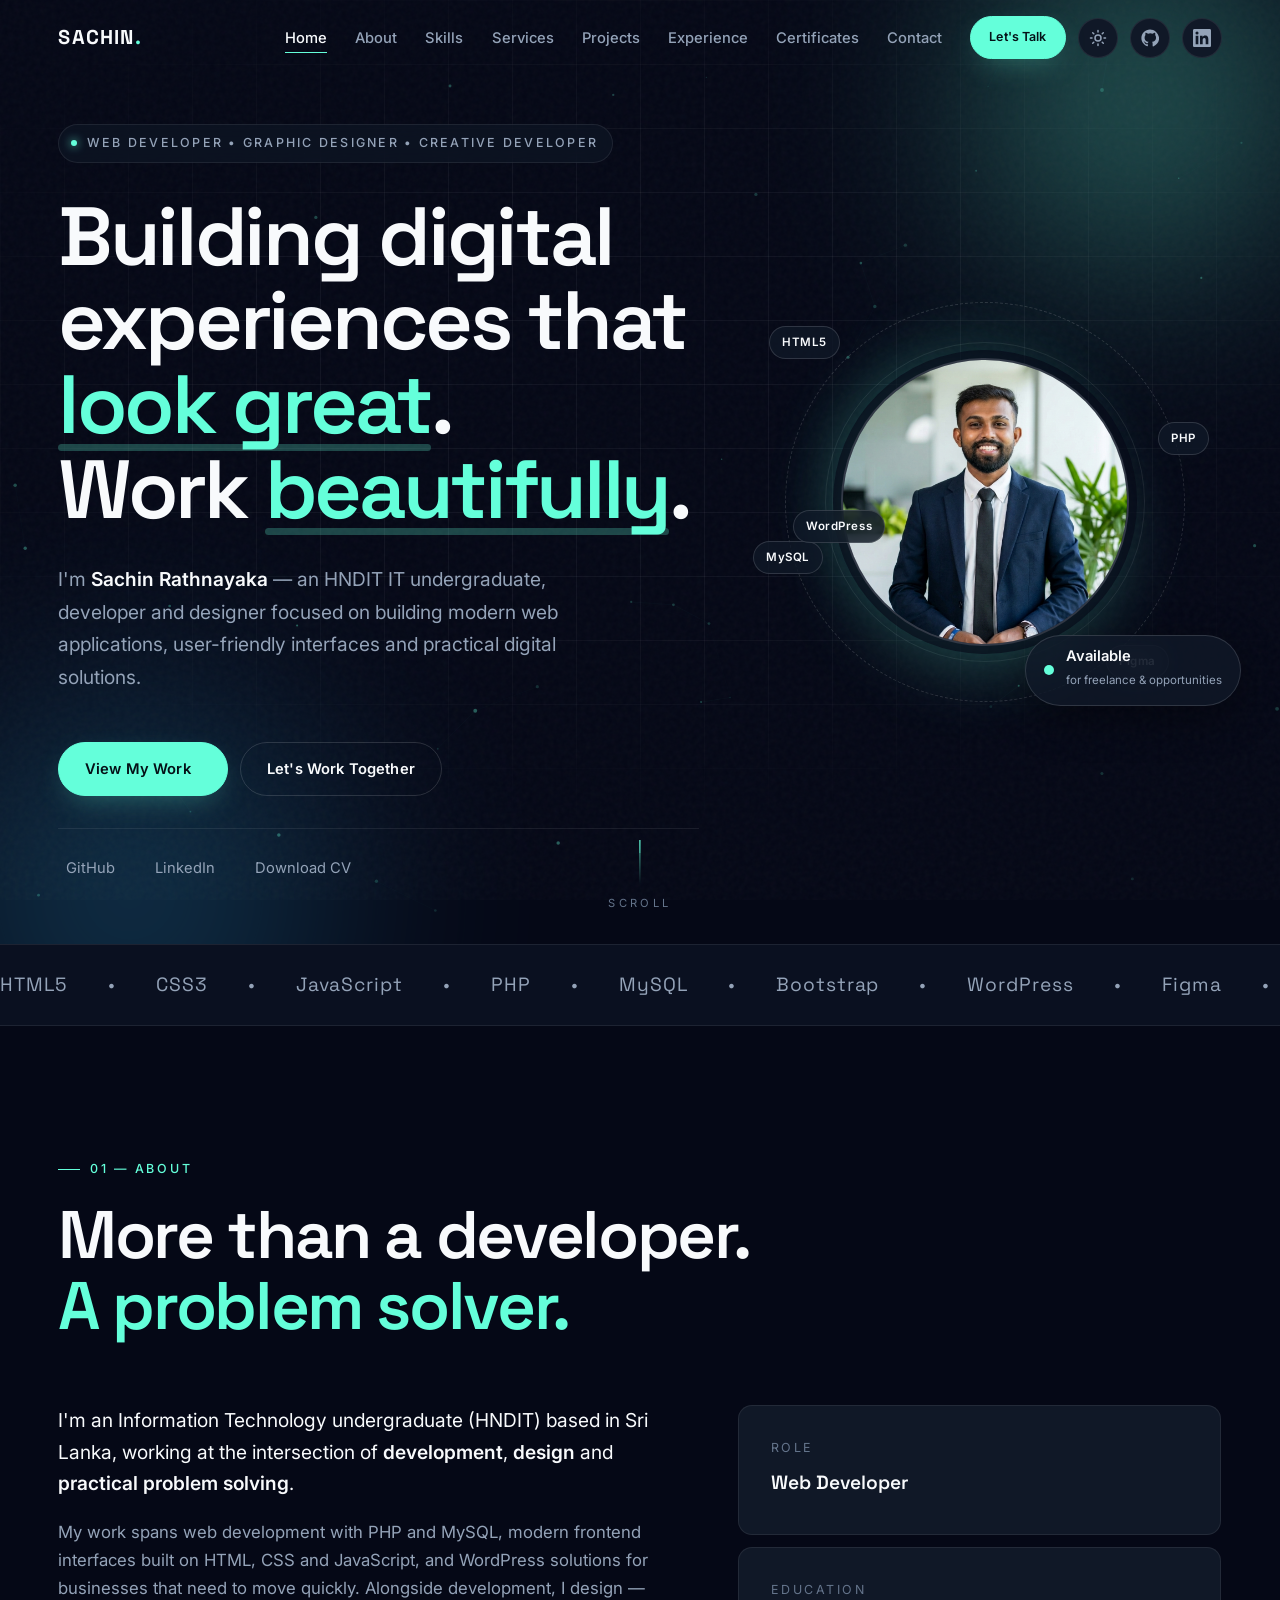
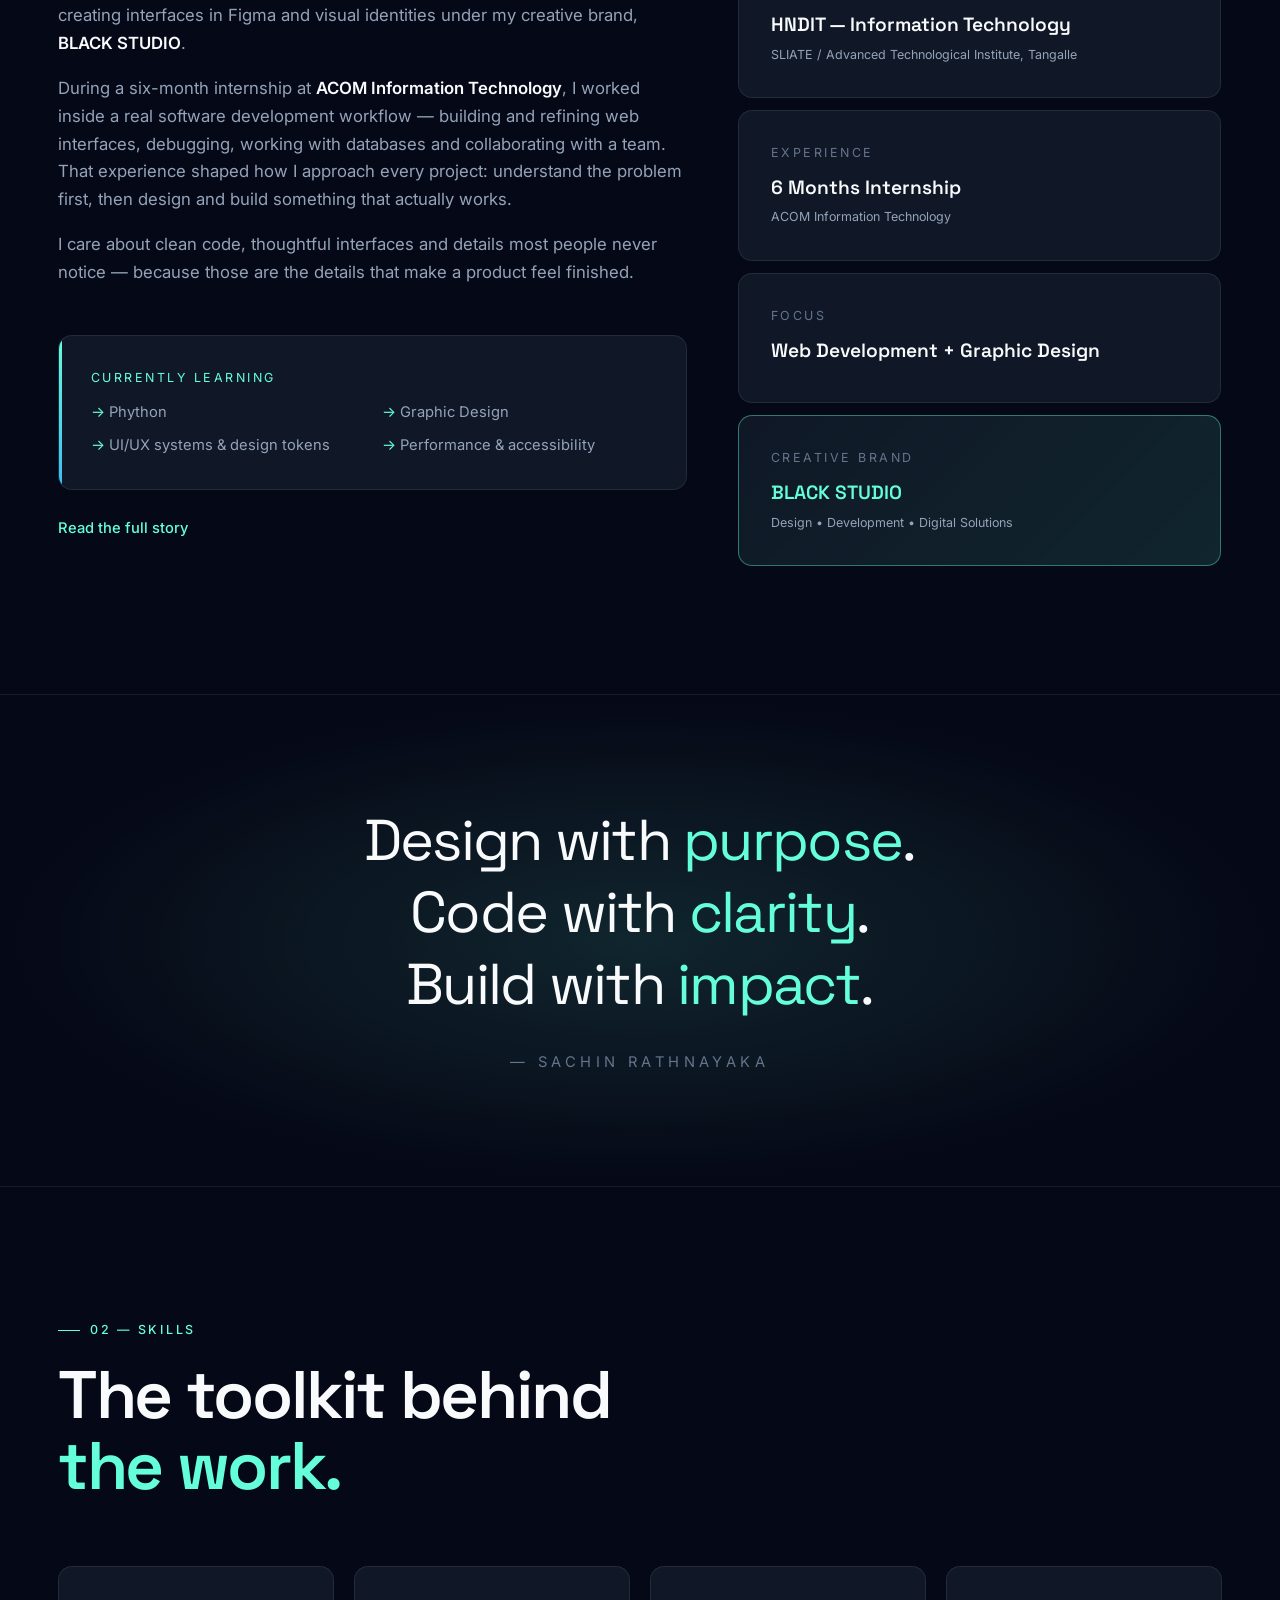
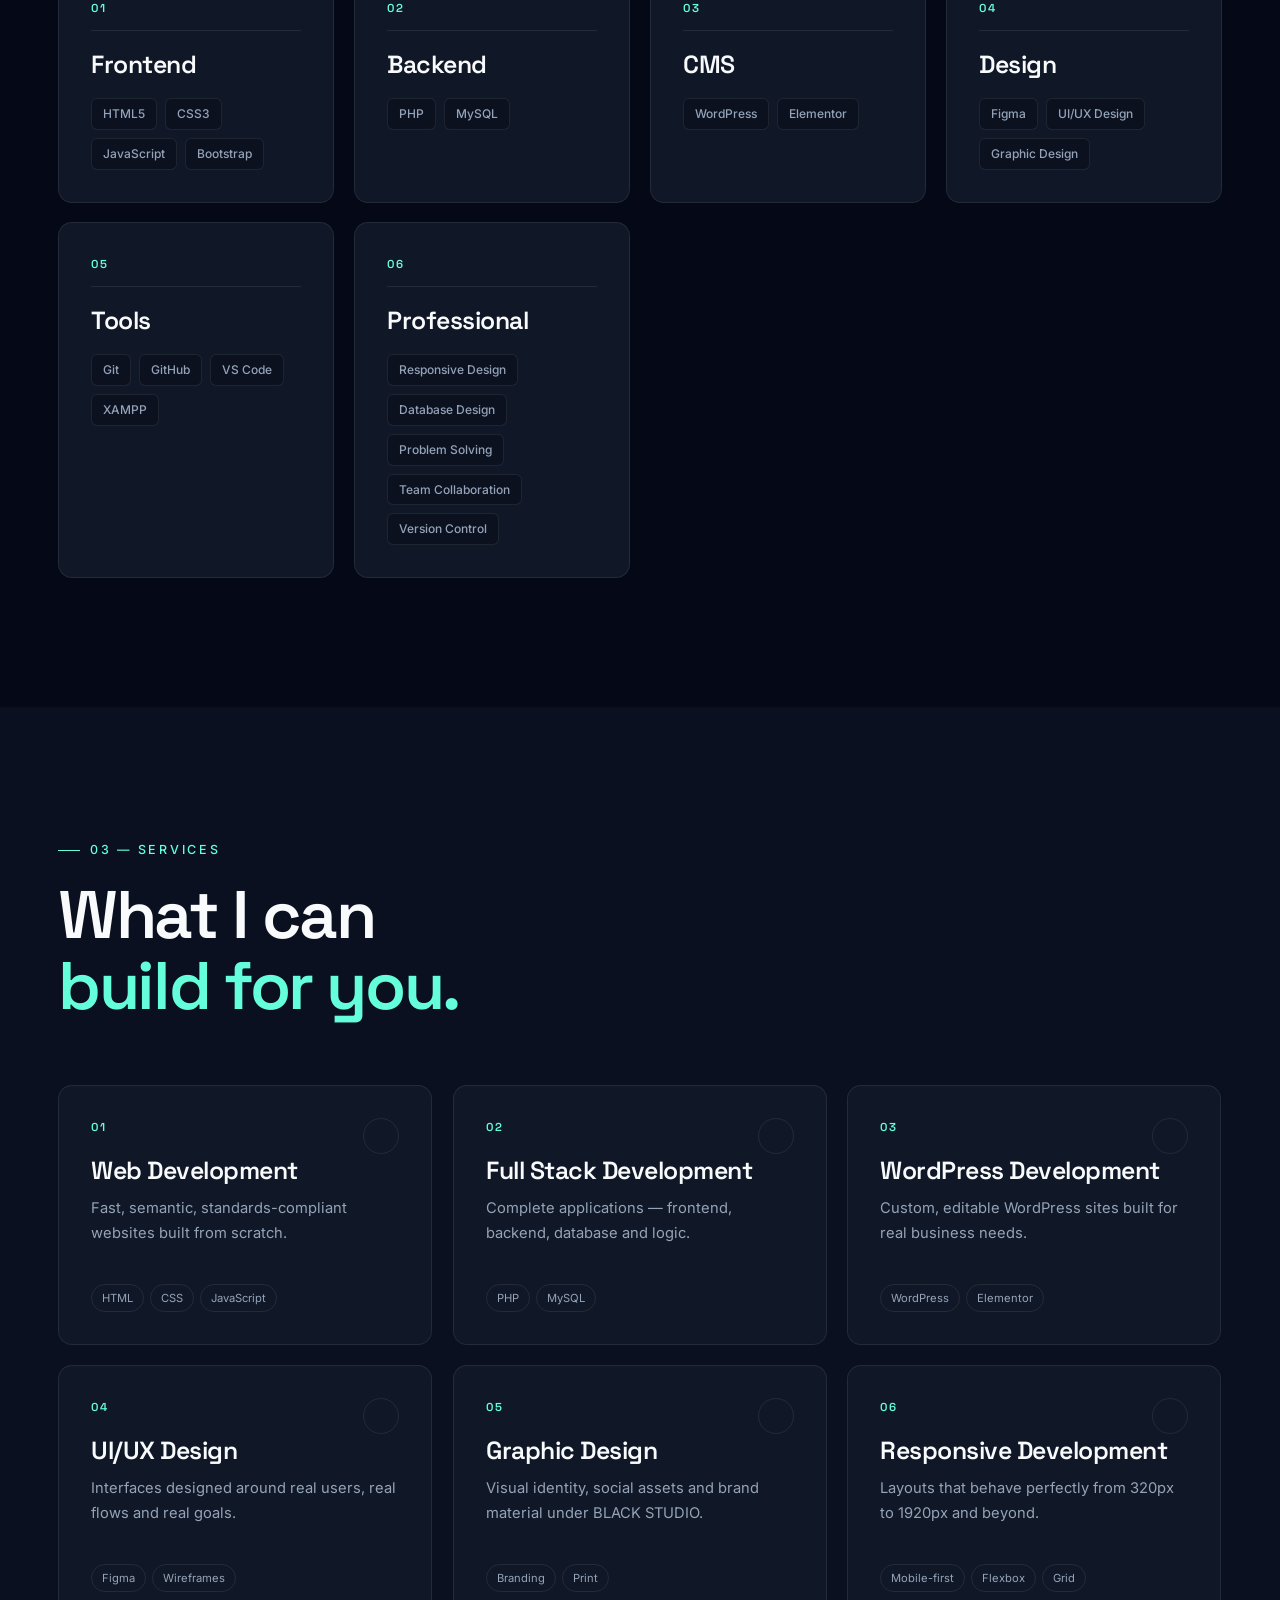
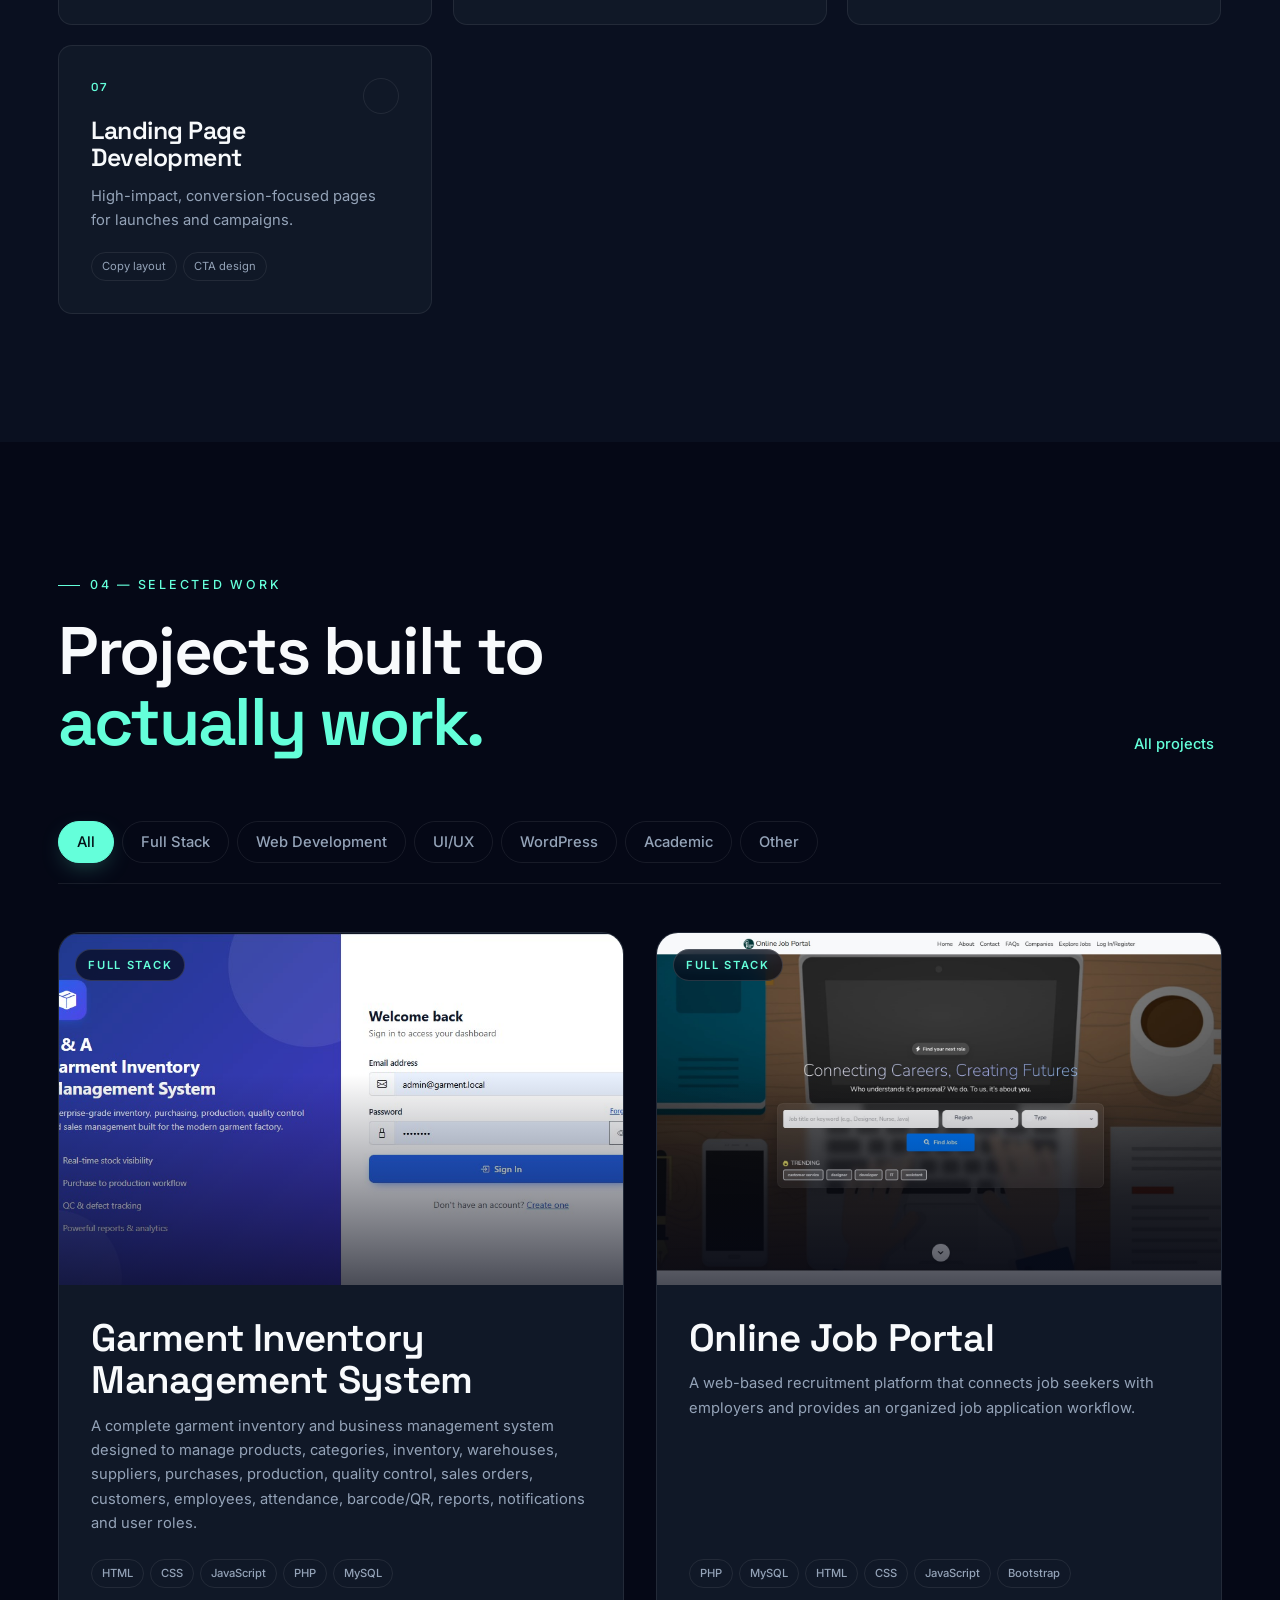
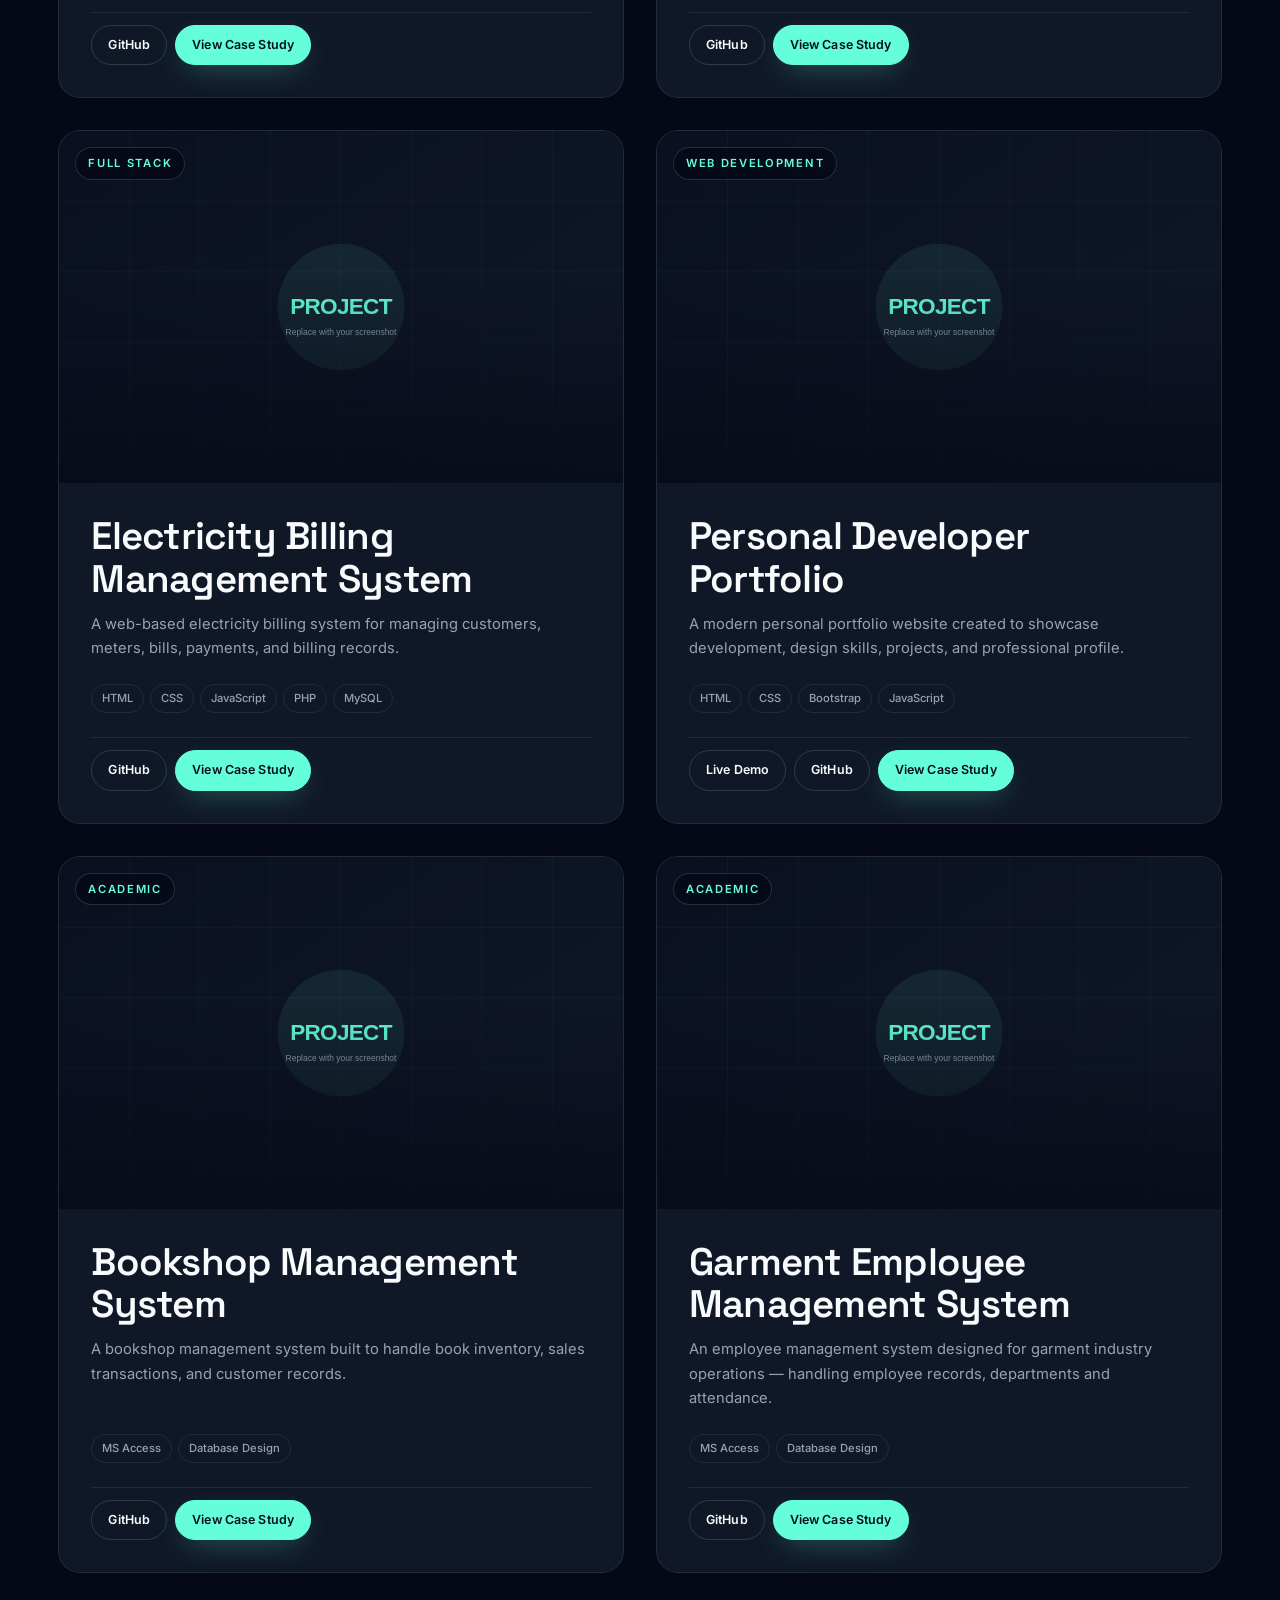
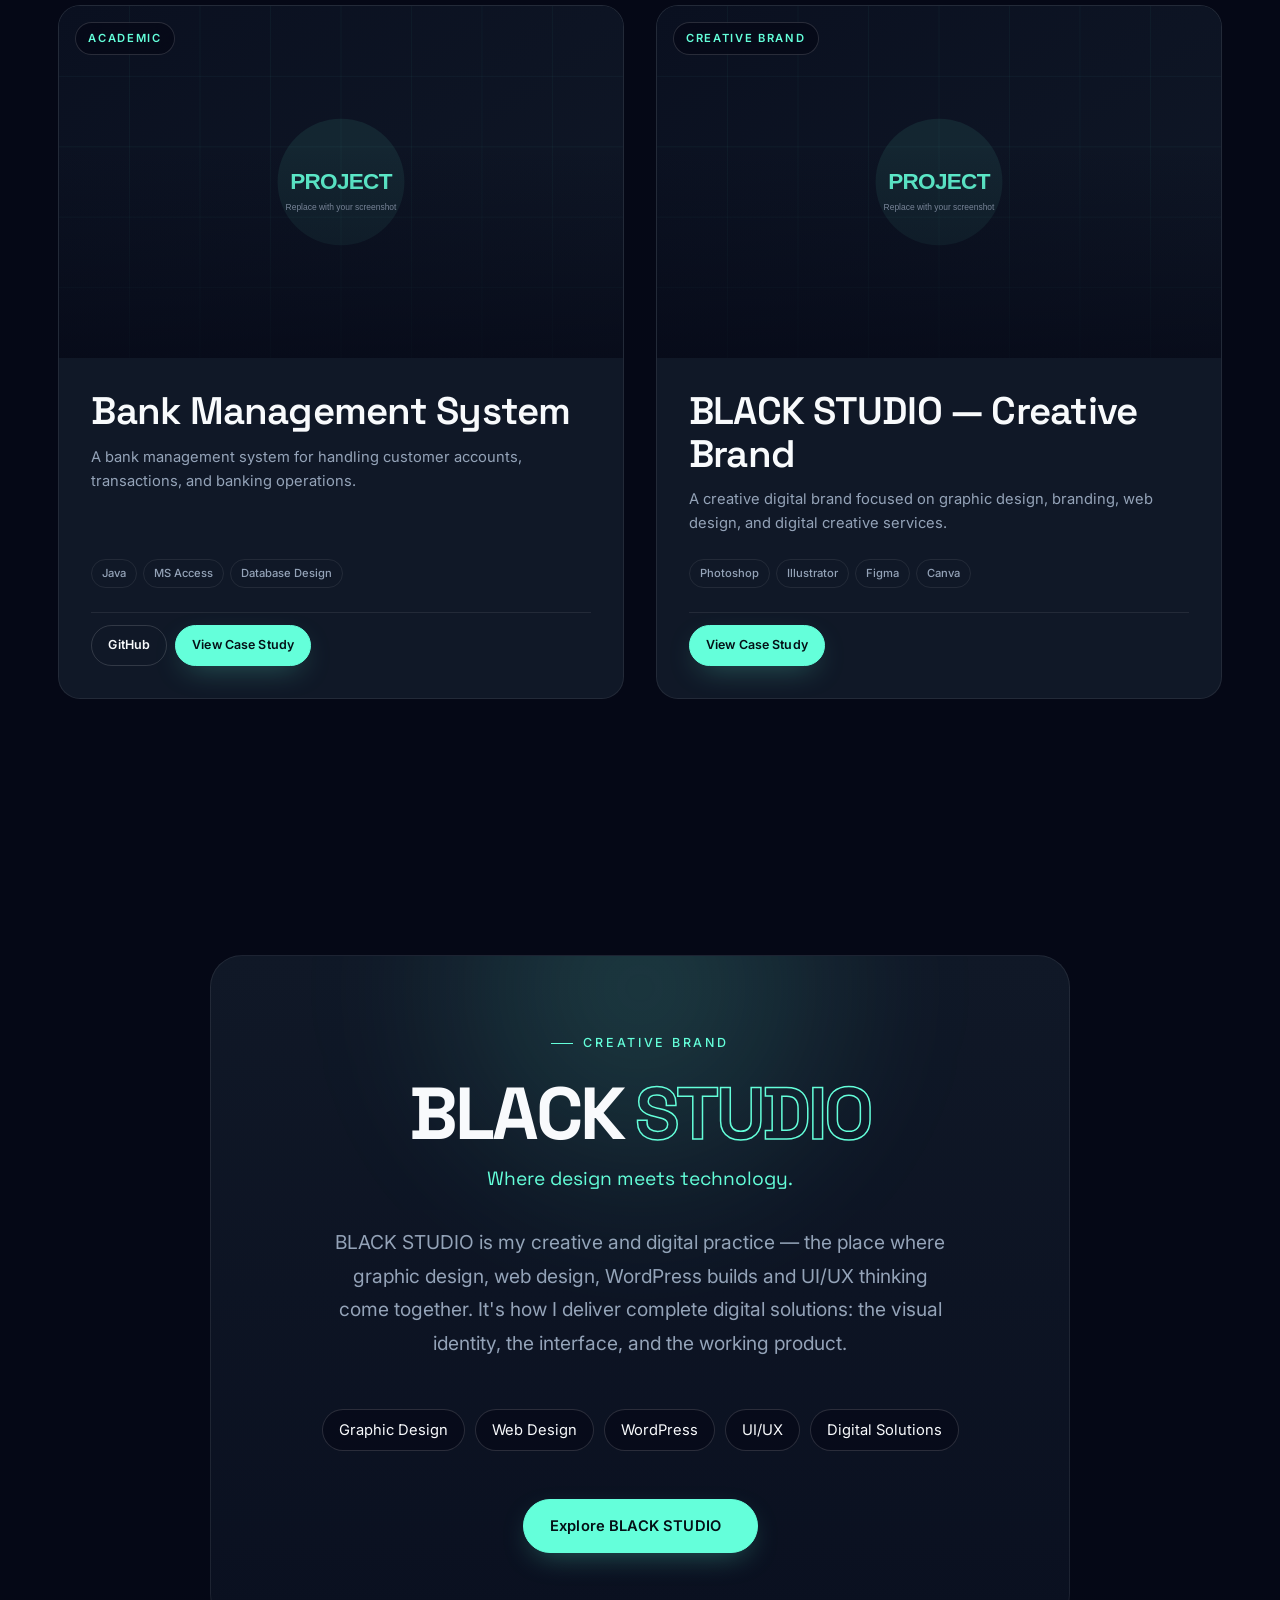
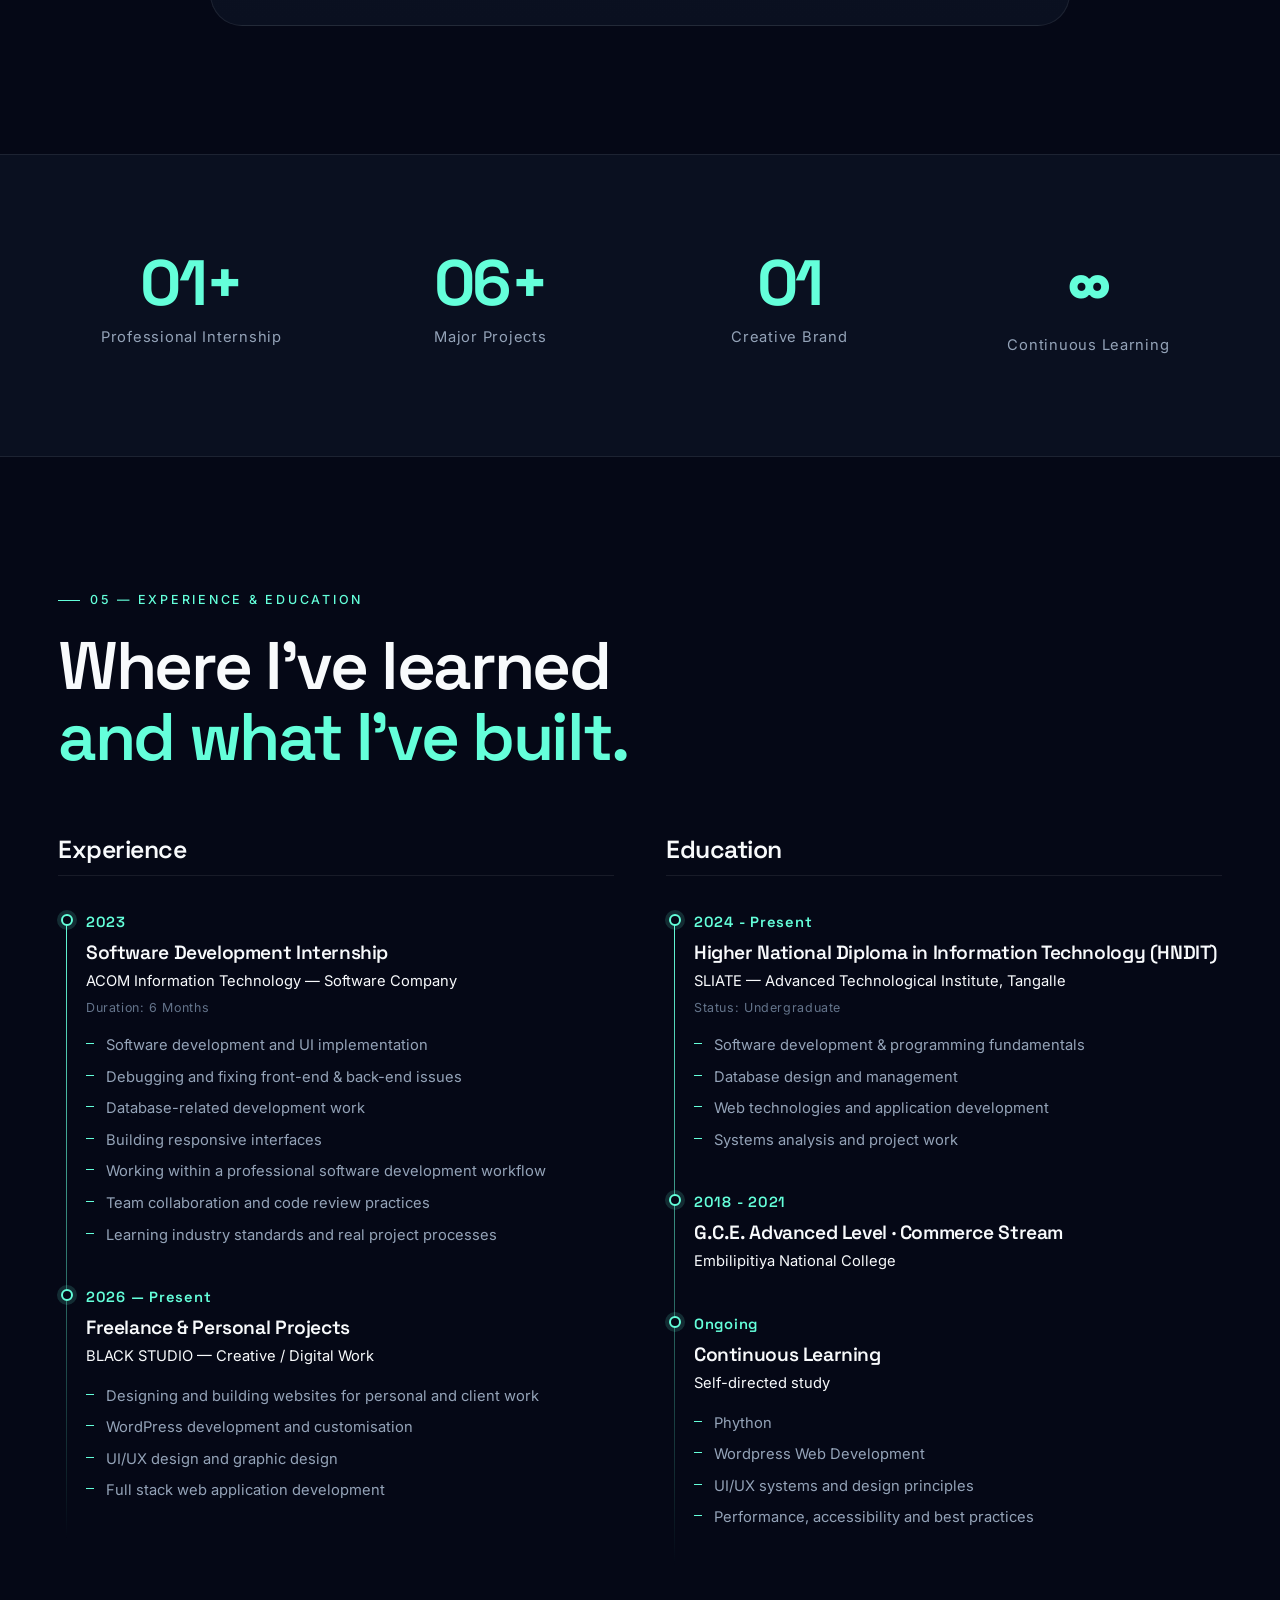
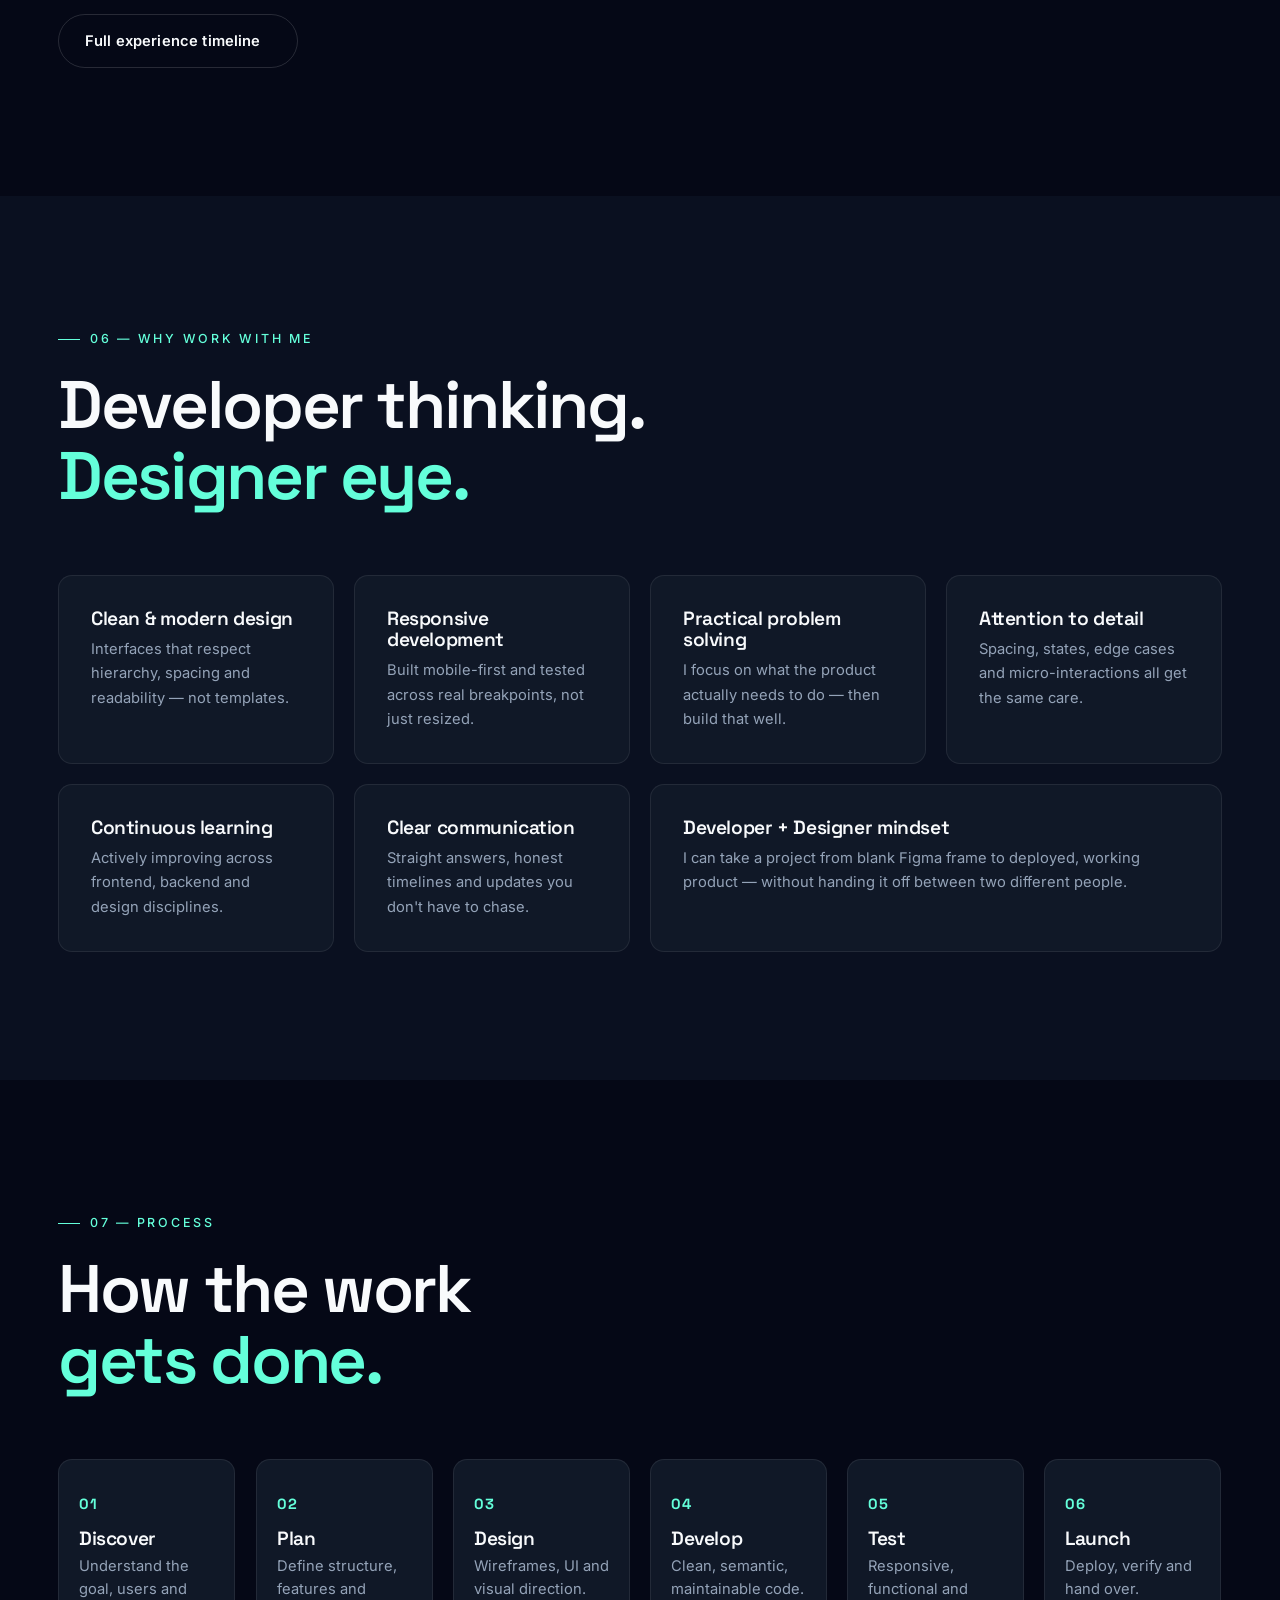
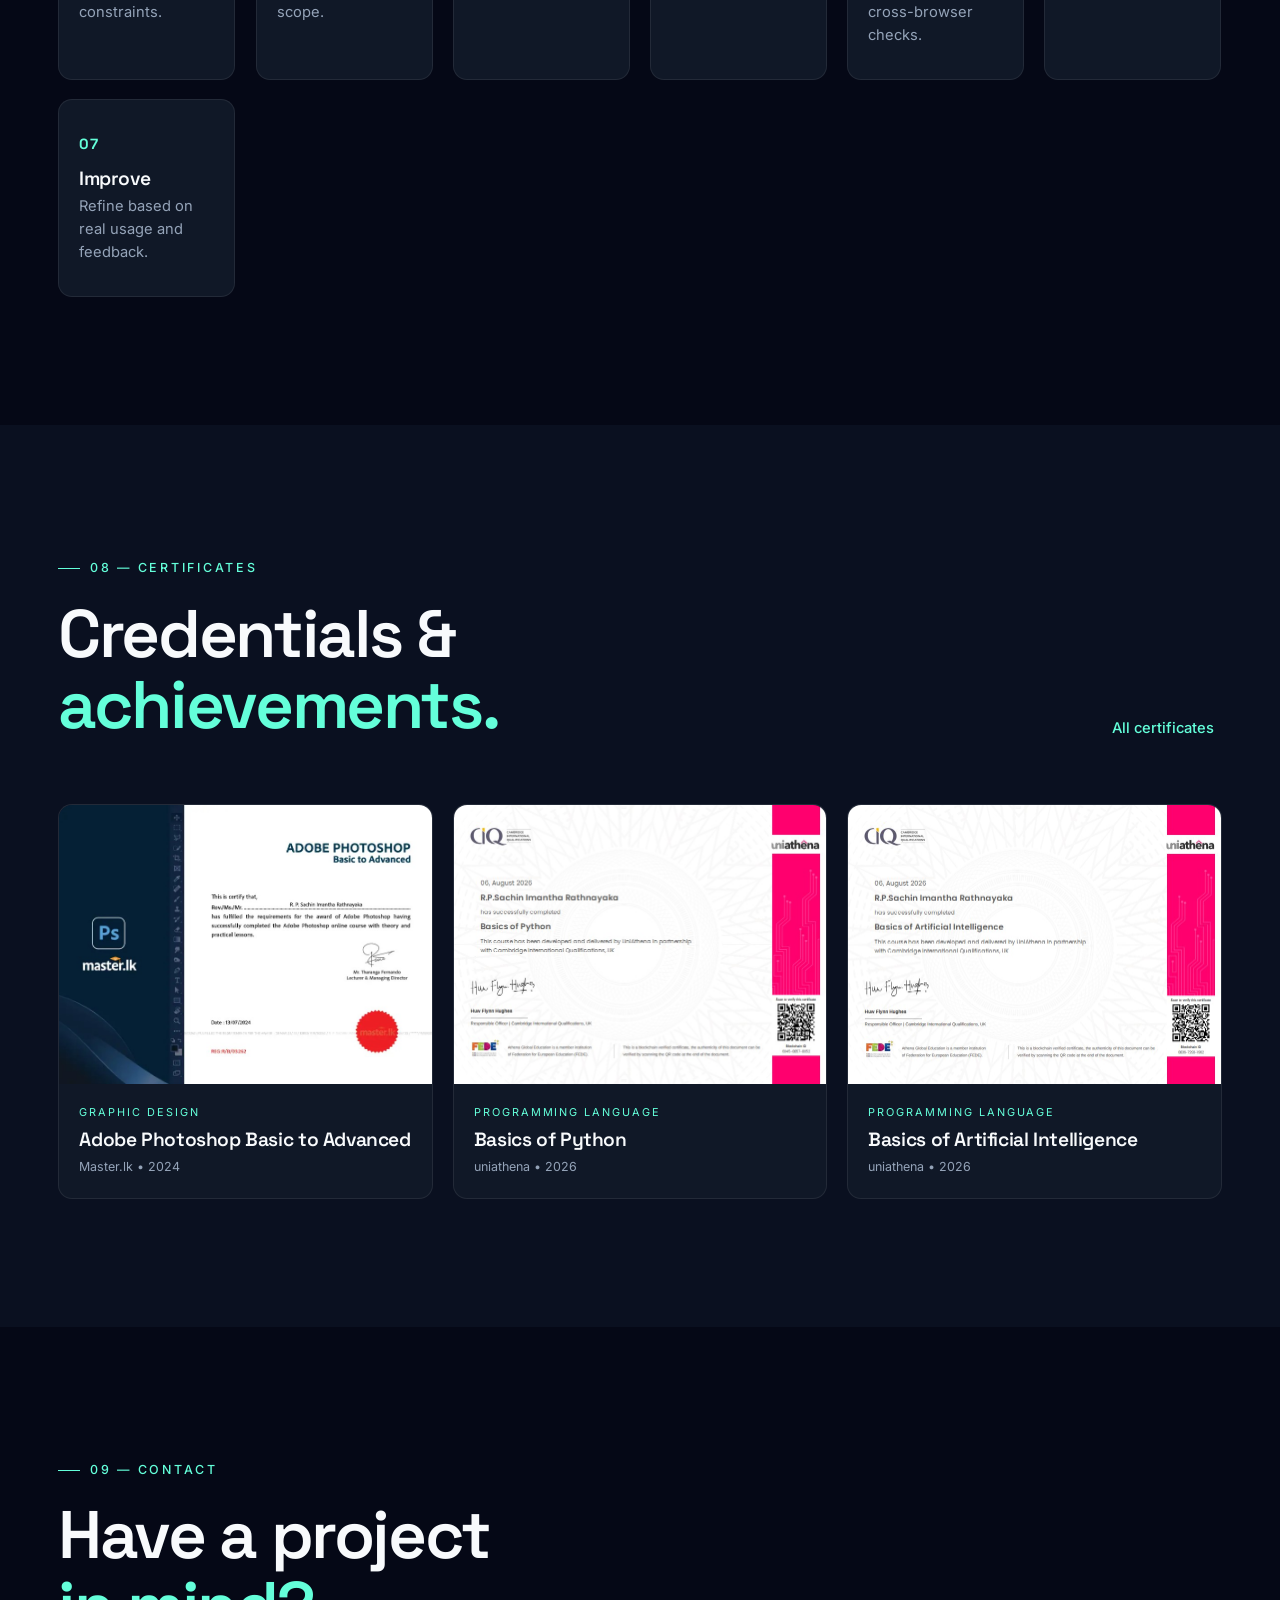
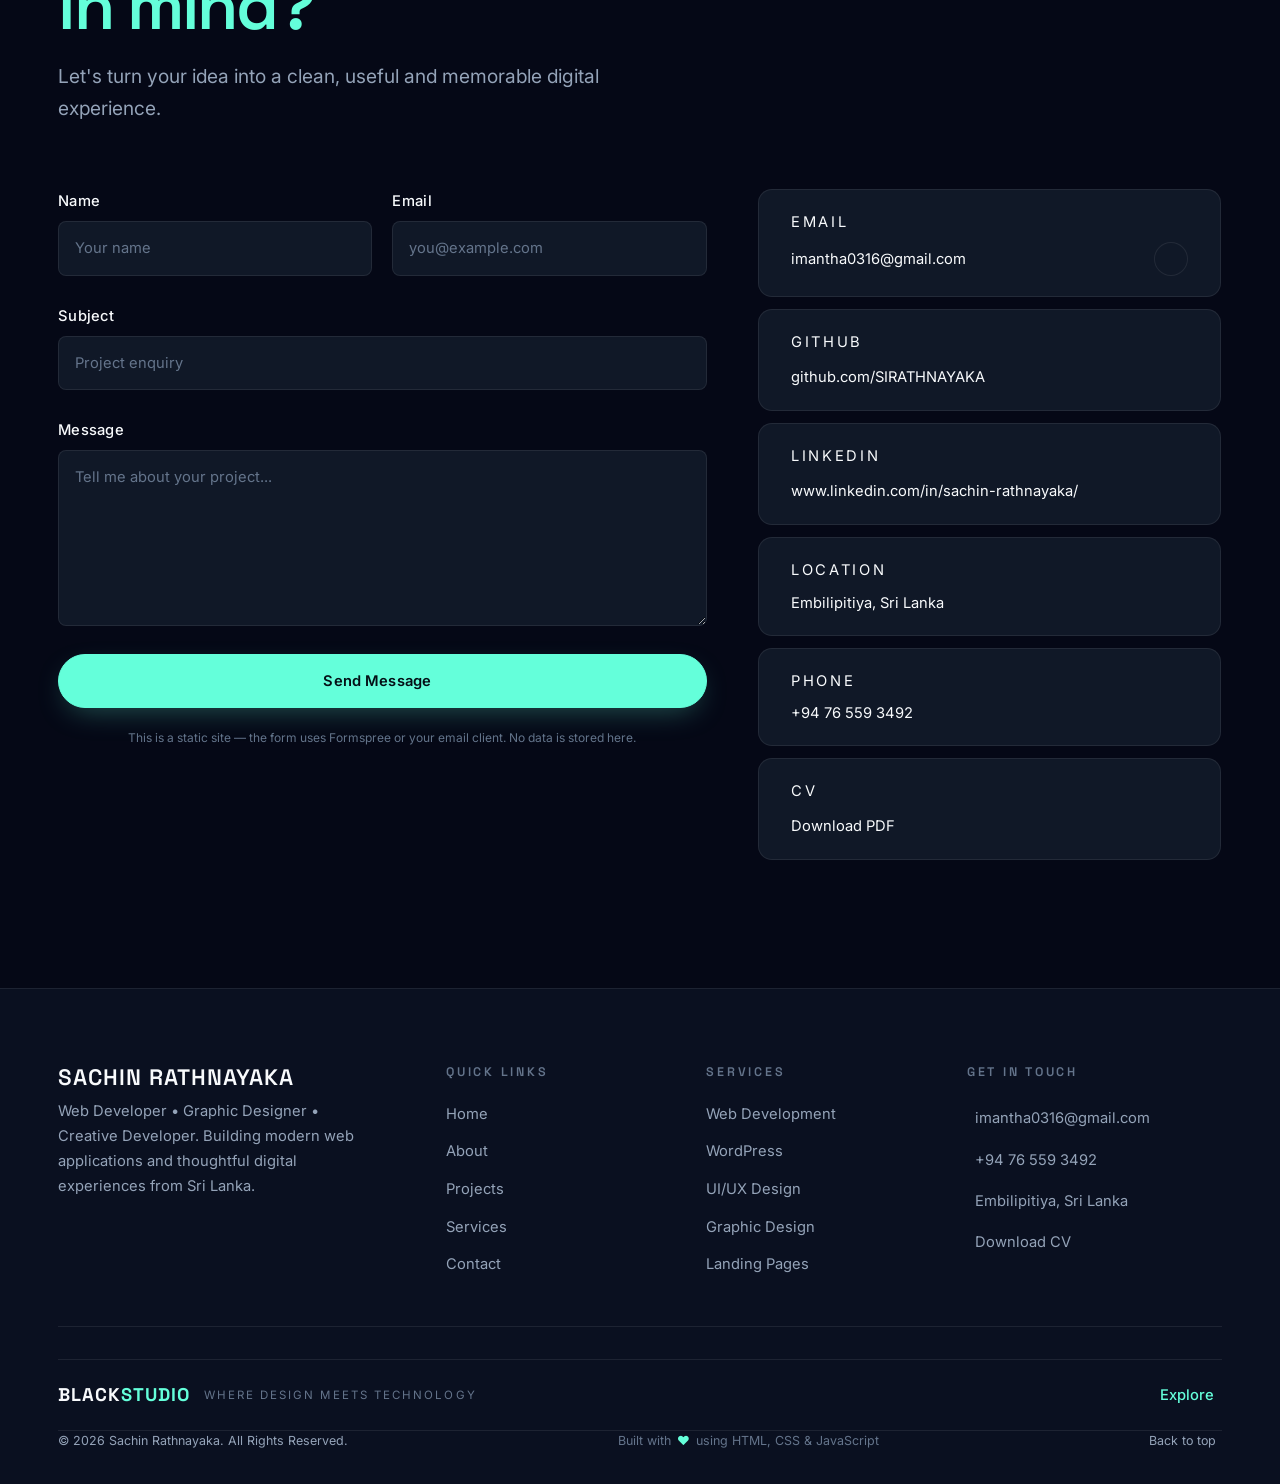
==== commit a6acffbe: "Add files via upload" ====
--- a/index.html
+++ b/index.html
@@ -3,22 +3,22 @@
 <head>
 <meta charset="UTF-8">
 <meta name="viewport" content="width=device-width, initial-scale=1">
-<title>Sachin Rathnayaka — Full Stack Developer & UI/UX Designer</title>
-<meta name="description" content="Sachin Rathnayaka — Full Stack Web Developer, UI/UX Designer and Creative Developer from Sri Lanka. Building modern web applications, WordPress sites and digital experiences.">
+<title>Sachin Rathnayaka — Web Developer & Graphic Designer</title>
+<meta name="description" content="Sachin Rathnayaka — Web Developer, Graphic Designer and Creative Developer from Sri Lanka. Building modern web applications, WordPress sites and digital experiences.">
 <meta name="author" content="Sachin Rathnayaka">
-<meta name="keywords" content="Sachin Rathnayaka, Full Stack Developer Sri Lanka, Web Developer Sri Lanka, WordPress Developer Sri Lanka, UI UX Designer Sri Lanka, PHP MySQL Developer">
-<link rel="canonical" href="https://sirathnayaka.github.io/premium-portfolio/">
+<meta name="keywords" content="Sachin Rathnayaka,  Web Developer Sri Lanka, Graphic Designer Sri Lanka, WordPress Developer Sri Lanka, UI UX Designer Sri Lanka, PHP MySQL Developer">
+<link rel="canonical" href="https://sirathnayaka.github.io/portfolio/">
 
 <!-- Open Graph -->
 <meta property="og:type" content="website">
-<meta property="og:title" content="Sachin Rathnayaka — Full Stack Developer & UI/UX Designer">
-<meta property="og:description" content="Full Stack Web Developer, UI/UX Designer and Creative Developer from Sri Lanka.">
-<meta property="og:url" content="https://sirathnayaka.github.io/premium-portfolio/">
+<meta property="og:title" content="Sachin Rathnayaka — Web Developer & Graphic Designer">
+<meta property="og:description" content="Web Developer, Graphic Designer and Creative Developer from Sri Lanka.">
+<meta property="og:url" content="https://sirathnayaka.github.io/portfolio/">
 <meta property="og:image" content="assets/images/og/cover.jpg">
 
 <!-- Twitter -->
 <meta name="twitter:card" content="summary_large_image">
-<meta name="twitter:title" content="Sachin Rathnayaka — Full Stack Developer">
+<meta name="twitter:title" content="Sachin Rathnayaka — Web Develop">
 <meta name="twitter:description" content="Building modern web applications and thoughtful digital experiences.">
 <meta name="twitter:image" content="assets/images/og/cover.jpg">
 
@@ -47,7 +47,7 @@
   "@context": "https://schema.org",
   "@type": "Person",
   "name": "Sachin Rathnayaka",
-  "jobTitle": "Full Stack Developer",
+  "jobTitle": "Web Developer",
   "url": "https://sirathnayaka.github.io/premium-portfolio/",
   "sameAs": [
     "https://github.com/SIRATHNAYAKA"
@@ -61,7 +61,8 @@
 
 <!-- Loader -->
 <div id="loader" class="loader" aria-hidden="true">
-  <div class="loader__mark">S<span>.</span></div>
+  <div class="loader__mark">Sachin Rathnayaka
+    <span>.</span></div>
   <div class="loader__bar"><span></span></div>
 </div>
 
@@ -94,7 +95,7 @@
       <div class="hero__content">
         <p class="eyebrow" data-reveal="up">
           <span class="eyebrow__dot"></span>
-          Web Developer • UI/UX Designer • Creative Developer
+          Web Developer • Graphic Designer • Creative Developer
         </p>
 
         <h1 class="hero__title" data-reveal="up" data-delay="1">
@@ -206,8 +207,8 @@
           <div class="learning">
             <p class="learning__label">Currently learning</p>
             <ul class="learning__list">
-              <li> Phython</li>
-              <li>Advanced JavaScript &amp; API integration</li>
+              <li>Phython</li>
+              <li>Graphic Design</li>
               <li>UI/UX systems &amp; design tokens</li>
               <li>Performance &amp; accessibility</li>
             </ul>
@@ -233,7 +234,7 @@
           </article>
           <article class="info-card">
             <p class="info-card__label">Focus</p>
-            <p class="info-card__value">Web Development + UI/UX</p>
+            <p class="info-card__value">Web Development + Graphic Design</p>
           </article>
           <article class="info-card info-card--accent">
             <p class="info-card__label">Creative Brand</p>
@@ -358,15 +359,15 @@
           <ul class="service-card__tags"><li>Mobile-first</li><li>Flexbox</li><li>Grid</li></ul>
           <span class="service-card__arrow"><span data-icon="arrow-up-right"></span></span>
         </a>
-        <a href="services.html" class="service-card" data-reveal="up" data-delay="6">
+        <!--<a href="services.html" class="service-card" data-reveal="up" data-delay="6">
           <span class="service-card__num">07</span>
           <h3>Website Redesign</h3>
           <p>Modernise outdated sites — better structure, speed and usability.</p>
           <ul class="service-card__tags"><li>Audit</li><li>Refactor</li></ul>
           <span class="service-card__arrow"><span data-icon="arrow-up-right"></span></span>
-        </a>
+        </a>-->
         <a href="services.html" class="service-card" data-reveal="up" data-delay="7">
-          <span class="service-card__num">08</span>
+          <span class="service-card__num">07</span>
           <h3>Landing Page Development</h3>
           <p>High-impact, conversion-focused pages for launches and campaigns.</p>
           <ul class="service-card__tags"><li>Copy layout</li><li>CTA design</li></ul>
@@ -469,13 +470,13 @@
           <h3 class="timeline-col__title" data-reveal="up">Experience</h3>
           <ol class="timeline">
             <li class="timeline__item" data-reveal="up">
-              <span class="timeline__year">2026</span>
+              <span class="timeline__year">2023</span>
               <div class="timeline__card">
-                <h4>Software / Web Development Internship</h4>
+                <h4>Software Development Internship</h4>
                 <p class="timeline__org">ACOM Information Technology — Software Company</p>
                 <p class="timeline__meta">Duration: 6 Months</p>
                 <ul class="timeline__list">
-                  <li>Web development and UI implementation</li>
+                  <li>Software development and UI implementation</li>
                   <li>Debugging and fixing front-end &amp; back-end issues</li>
                   <li>Database-related development work</li>
                   <li>Building responsive interfaces</li>
@@ -486,7 +487,7 @@
               </div>
             </li>
             <li class="timeline__item" data-reveal="up" data-delay="1">
-              <span class="timeline__year">2025 — Present</span>
+              <span class="timeline__year">2026 — Present</span>
               <div class="timeline__card">
                 <h4>Freelance &amp; Personal Projects</h4>
                 <p class="timeline__org">BLACK STUDIO — Creative / Digital Work</p>
@@ -505,7 +506,7 @@
           <h3 class="timeline-col__title" data-reveal="up">Education</h3>
           <ol class="timeline">
             <li class="timeline__item" data-reveal="up">
-              <span class="timeline__year">Present</span>
+              <span class="timeline__year">2024 - Present</span>
               <div class="timeline__card">
                 <h4>Higher National Diploma in Information Technology (HNDIT)</h4>
                 <p class="timeline__org">SLIATE — Advanced Technological Institute, Tangalle</p>
@@ -518,14 +519,23 @@
                 </ul>
               </div>
             </li>
+
             <li class="timeline__item" data-reveal="up" data-delay="1">
+              <span class="timeline__year">2018 - 2021</span>
+              <div class="timeline__card">
+                <h4>G.C.E. Advanced Level · Commerce Stream</h4>
+                <p class="timeline__org">Embilipitiya National College</p>
+              </div>
+            </li>
+
+            <li class="timeline__item" data-reveal="up" data-delay="2">
               <span class="timeline__year">Ongoing</span>
               <div class="timeline__card">
                 <h4>Continuous Learning</h4>
                 <p class="timeline__org">Self-directed study</p>
                 <ul class="timeline__list">
-                  <li>Modern JavaScript and frontend architecture</li>
-                  <li>Laravel and advanced PHP</li>
+                  <li>Phython</li>
+                  <li>Wordpress Web Development</li>
                   <li>UI/UX systems and design principles</li>
                   <li>Performance, accessibility and best practices</li>
                 </ul>
@@ -623,11 +633,11 @@
 
       <div class="certs" id="certGrid"></div>
 
-      <p class="placeholder-note">
+      <!--<p class="placeholder-note">
         <span data-icon="info"></span>
-        Replace these placeholders in <code>data/certificates.json</code> and add your images to
+        Replace these placeholders in <code>data/certificates.js</code> and add your images to
         <code>assets/images/certificates/</code>. Only add certificates you actually hold.
-      </p>
+      </p>-->
     </div>
   </section>
 
@@ -683,8 +693,8 @@
           <div class="contact-card">
             <p class="contact-card__label">Email</p>
             <div class="contact-card__row">
-              <a href="mailto:[REPLACE WITH YOUR EMAIL]">[REPLACE WITH YOUR EMAIL]</a>
-              <button class="icon-btn" id="copyEmail" data-copy="[REPLACE WITH YOUR EMAIL]" aria-label="Copy email">
+              <a href="mailto:imantha0316@gmail.com">imantha0316@gmail.com</a>
+              <button class="icon-btn" id="copyEmail" data-copy="imantha0316@gmail.com" aria-label="Copy email">
                 <span data-icon="copy"></span>
               </button>
             </div>
@@ -695,15 +705,19 @@
           </div>
           <div class="contact-card">
             <p class="contact-card__label">LinkedIn</p>
-            <a href="[REPLACE WITH YOUR LINKEDIN URL]" target="_blank" rel="noopener">[REPLACE WITH YOUR LINKEDIN URL]</a>
+            <a href="https://www.linkedin.com/in/sachin-rathnayaka/" target="_blank" rel="noopener">www.linkedin.com/in/sachin-rathnayaka/</a>
           </div>
           <div class="contact-card">
             <p class="contact-card__label">Location</p>
-            <p>Tangalle, Sri Lanka</p>
+            <p>Embilipitiya, Sri Lanka</p>
+          </div>
+          <div class="contact-card">
+            <p class="contact-card__label">Phone</p>
+            <p>+94 76 559 3492</p>
           </div>
           <div class="contact-card">
             <p class="contact-card__label">CV</p>
-            <a href="assets/downloads/Sachin-Rathnayaka-CV.pdf" download>Download PDF <span data-icon="download"></span></a>
+            <a href="assets/downloads/Sachin Rathnayaka.pdf" download>Download PDF <span data-icon="download"></span></a>
           </div>
         </aside>
       </div>
@@ -717,7 +731,9 @@
 <button class="to-top" id="toTop" aria-label="Back to top"><span data-icon="arrow-up"></span></button>
 <div class="toast" id="toast" role="status" aria-live="polite"></div>
 
+
 <script src="data/projects.js"></script>          <!-- ← Data file FIRST (no defer) -->
+<script src="data/certificates.js"></script>
 <script src="assets/js/main.js" defer></script>
 <script src="assets/js/animations.js" defer></script>
 <script src="assets/js/filters.js" defer></script>
--- a/assets/css/components.css
+++ b/assets/css/components.css
@@ -514,4 +514,83 @@
   border-color: color-mix(in srgb, var(--accent) 40%, transparent);
   color: var(--accent);
   background: var(--accent-soft);
-}+} 
+
+/* ---------- FOOTER STUDIO STRIP ---------- */
+.footer__studio {
+  display: flex;
+  align-items: center;
+  justify-content: space-between;
+  gap: 1rem;
+  flex-wrap: wrap;
+  padding: 1.25rem 0;
+  border-top: 1px solid var(--border);
+  border-bottom: 1px solid var(--border);
+}
+
+.footer__studio-left {
+  display: flex;
+  align-items: center;
+  gap: 14px;
+  flex-wrap: wrap;
+}
+
+.footer__studio-brand {
+  font-family: var(--font-display);
+  font-weight: 700;
+  font-size: 1.15rem;
+  letter-spacing: 0.05em;
+  color: var(--text);
+}
+.footer__studio-brand span {
+  color: var(--accent);
+}
+
+.footer__studio-tag {
+  color: var(--text-dim);
+  font-size: 0.72rem;
+  letter-spacing: 0.18em;
+  text-transform: uppercase;
+}
+
+/* ---------- FOOTER BOTTOM ---------- */
+.footer__credit {
+  display: inline-flex !important;
+  align-items: center;
+  gap: 6px;
+  color: var(--text-dim) !important;
+}
+.footer__heart {
+  color: var(--accent);
+  animation: pulse 2s ease-in-out infinite;
+}
+
+.footer__backtop {
+  display: inline-flex;
+  align-items: center;
+  gap: 6px;
+  color: var(--text-muted);
+  transition: color 0.25s, gap 0.25s;
+}
+.footer__backtop:hover {
+  color: var(--accent);
+  gap: 10px;
+}
+.footer__backtop svg {
+  width: 14px;
+  height: 14px;
+}
+
+/* Mobile */
+@media (max-width: 768px) {
+  .footer__studio {
+    flex-direction: column;
+    align-items: flex-start;
+  }
+  .footer__bottom {
+    flex-direction: column;
+    align-items: flex-start !important;
+    gap: 0.75rem !important;
+  }
+}
+
